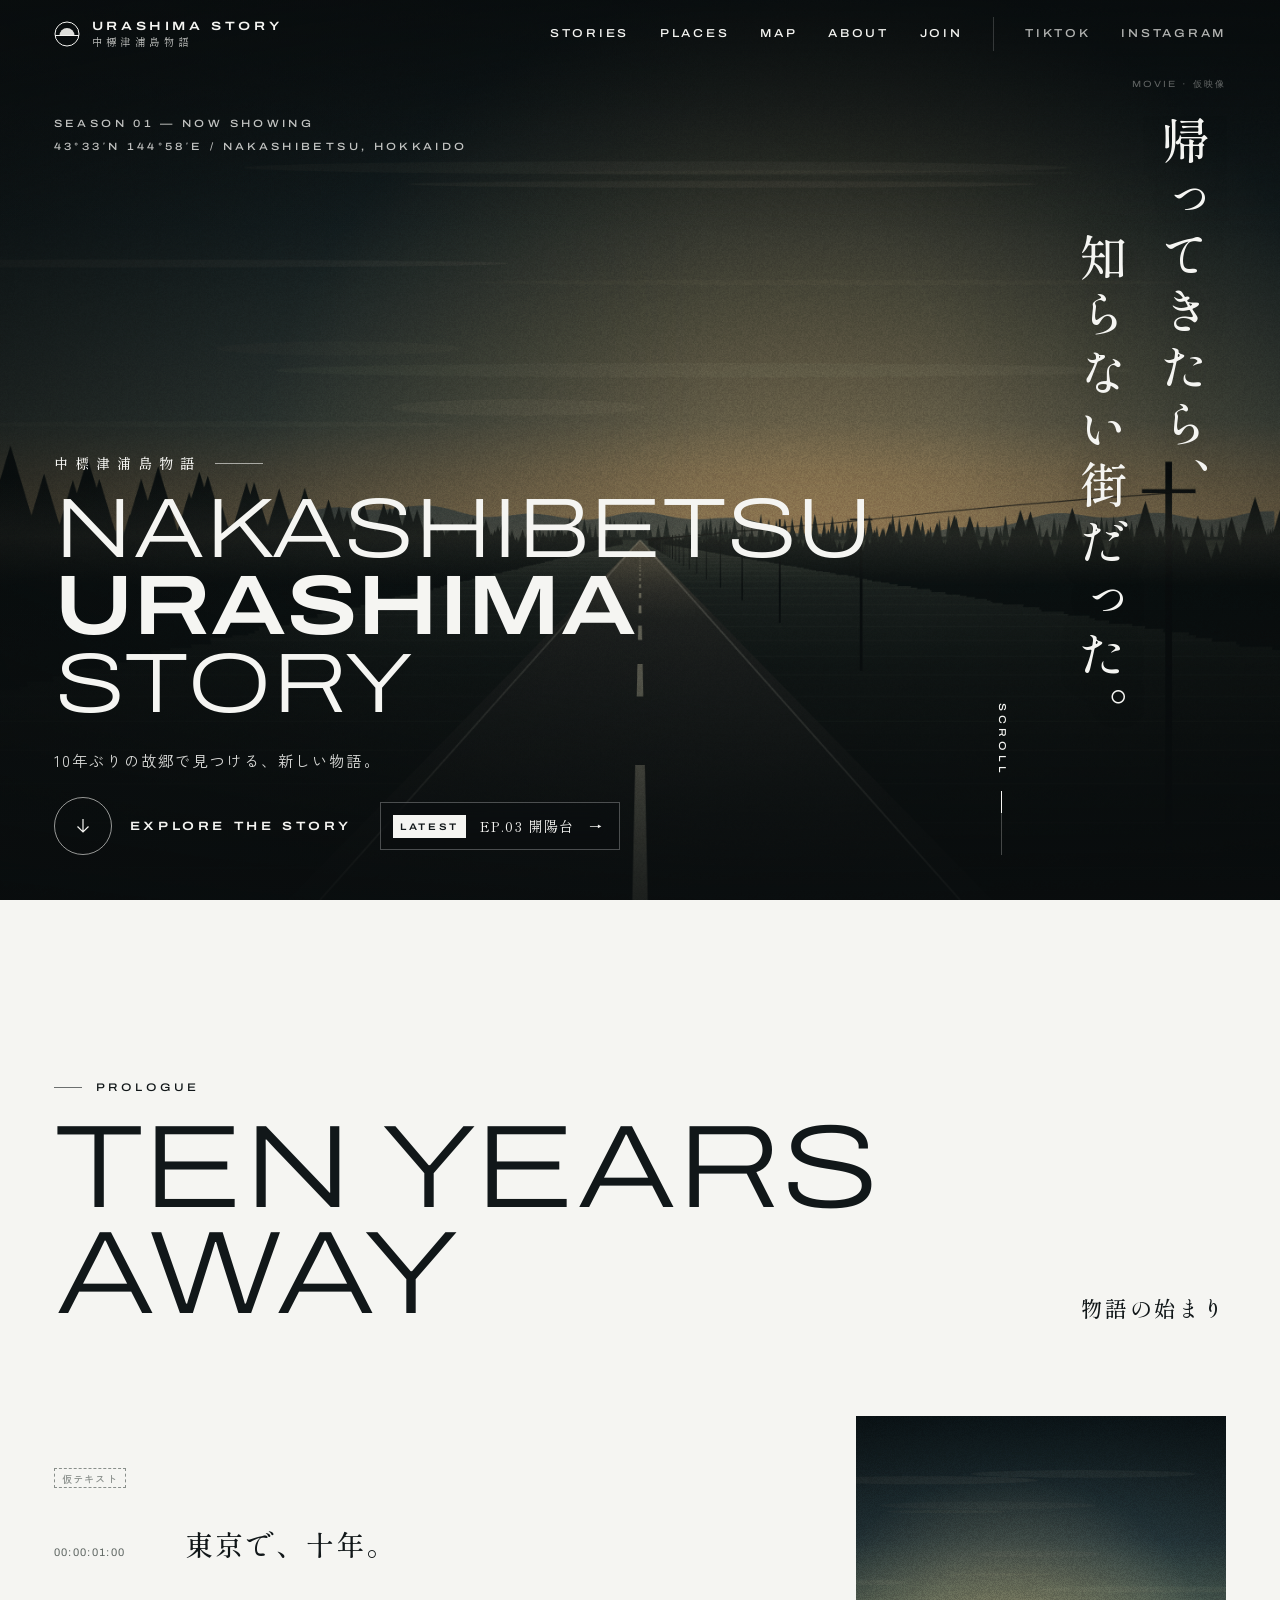
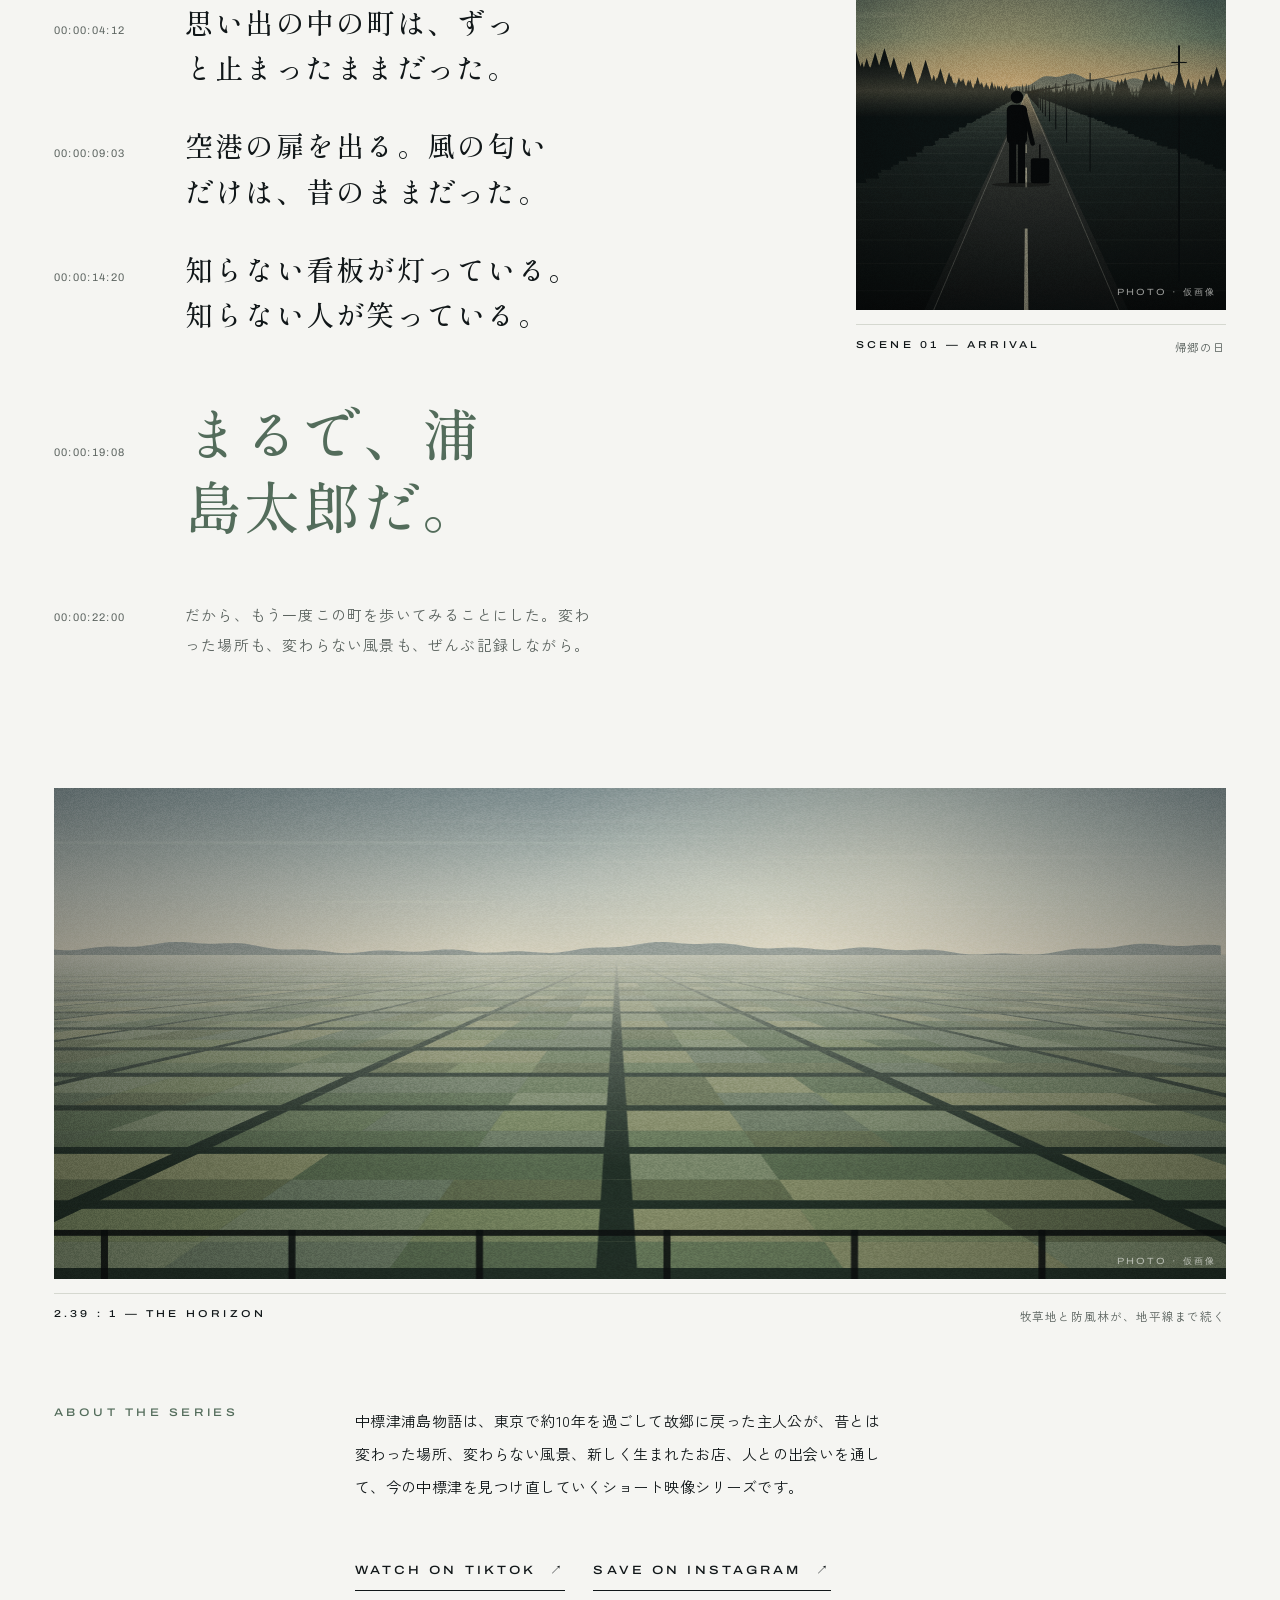
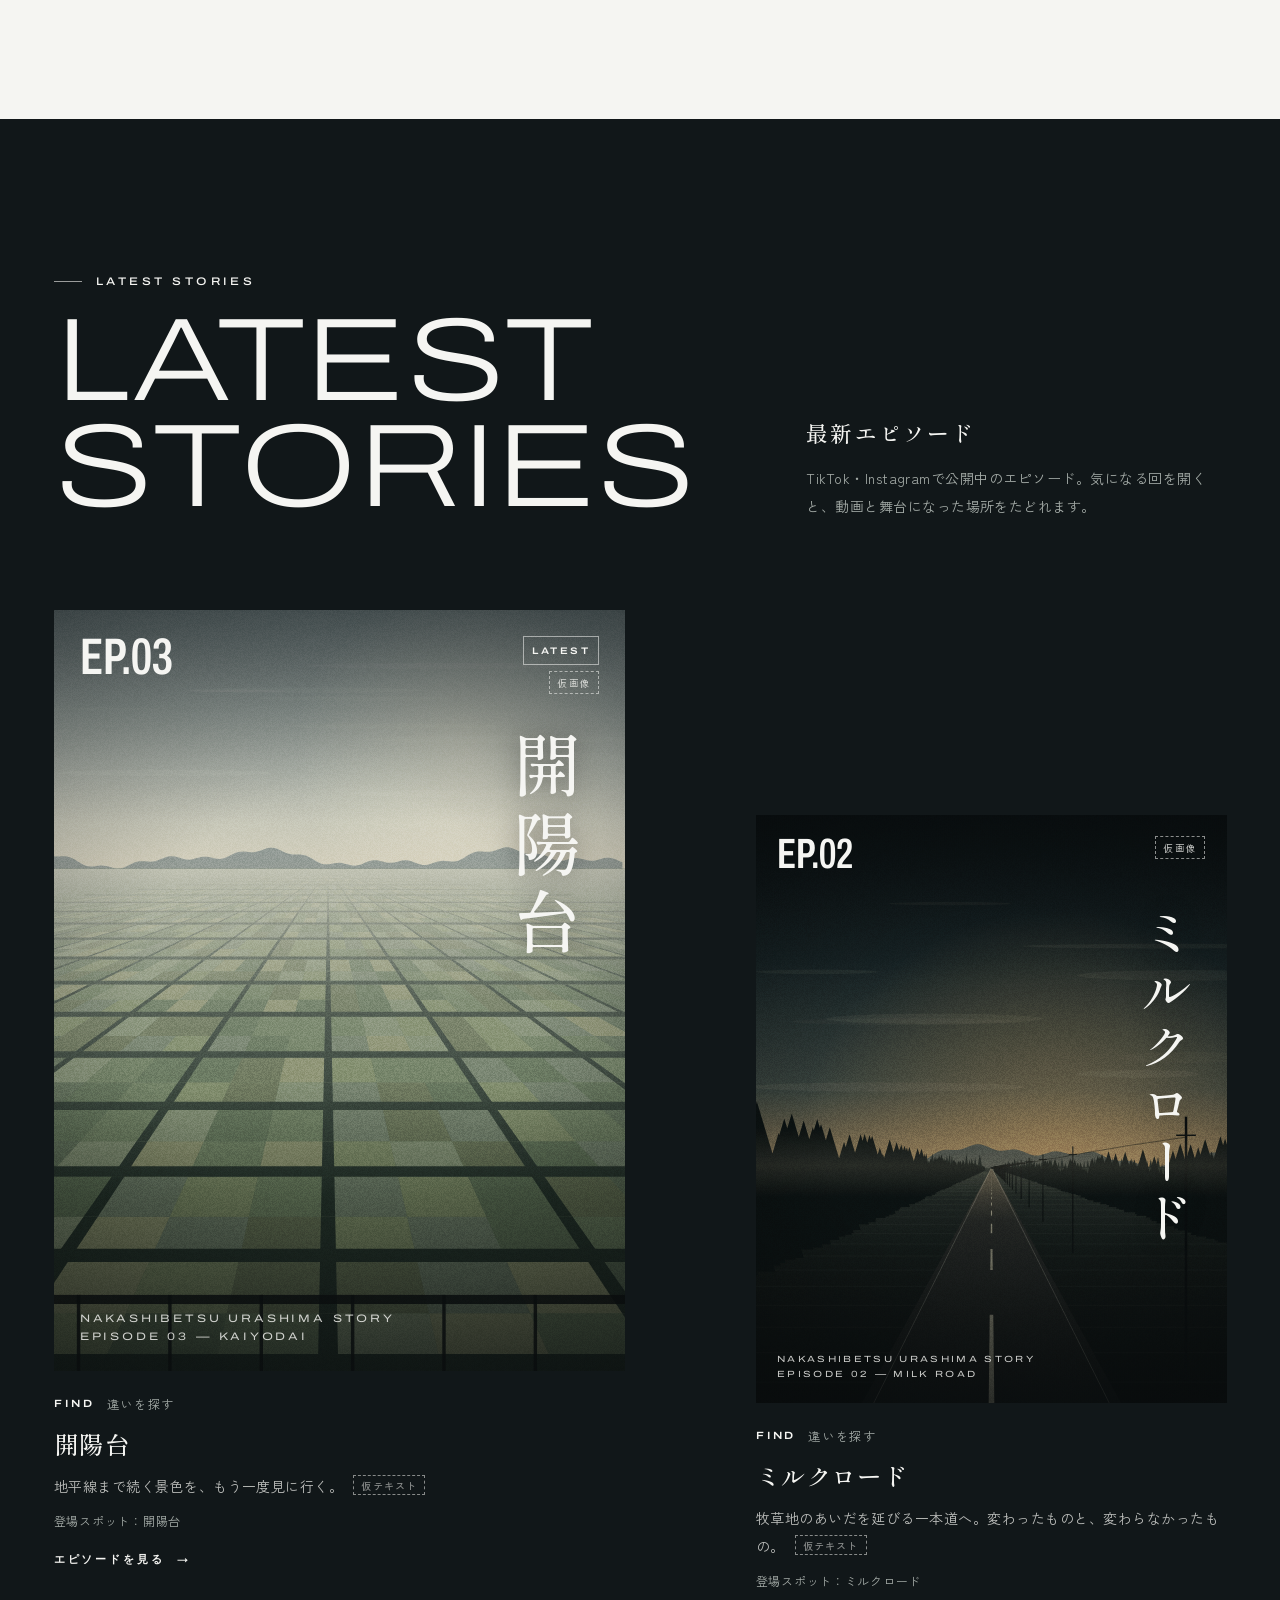
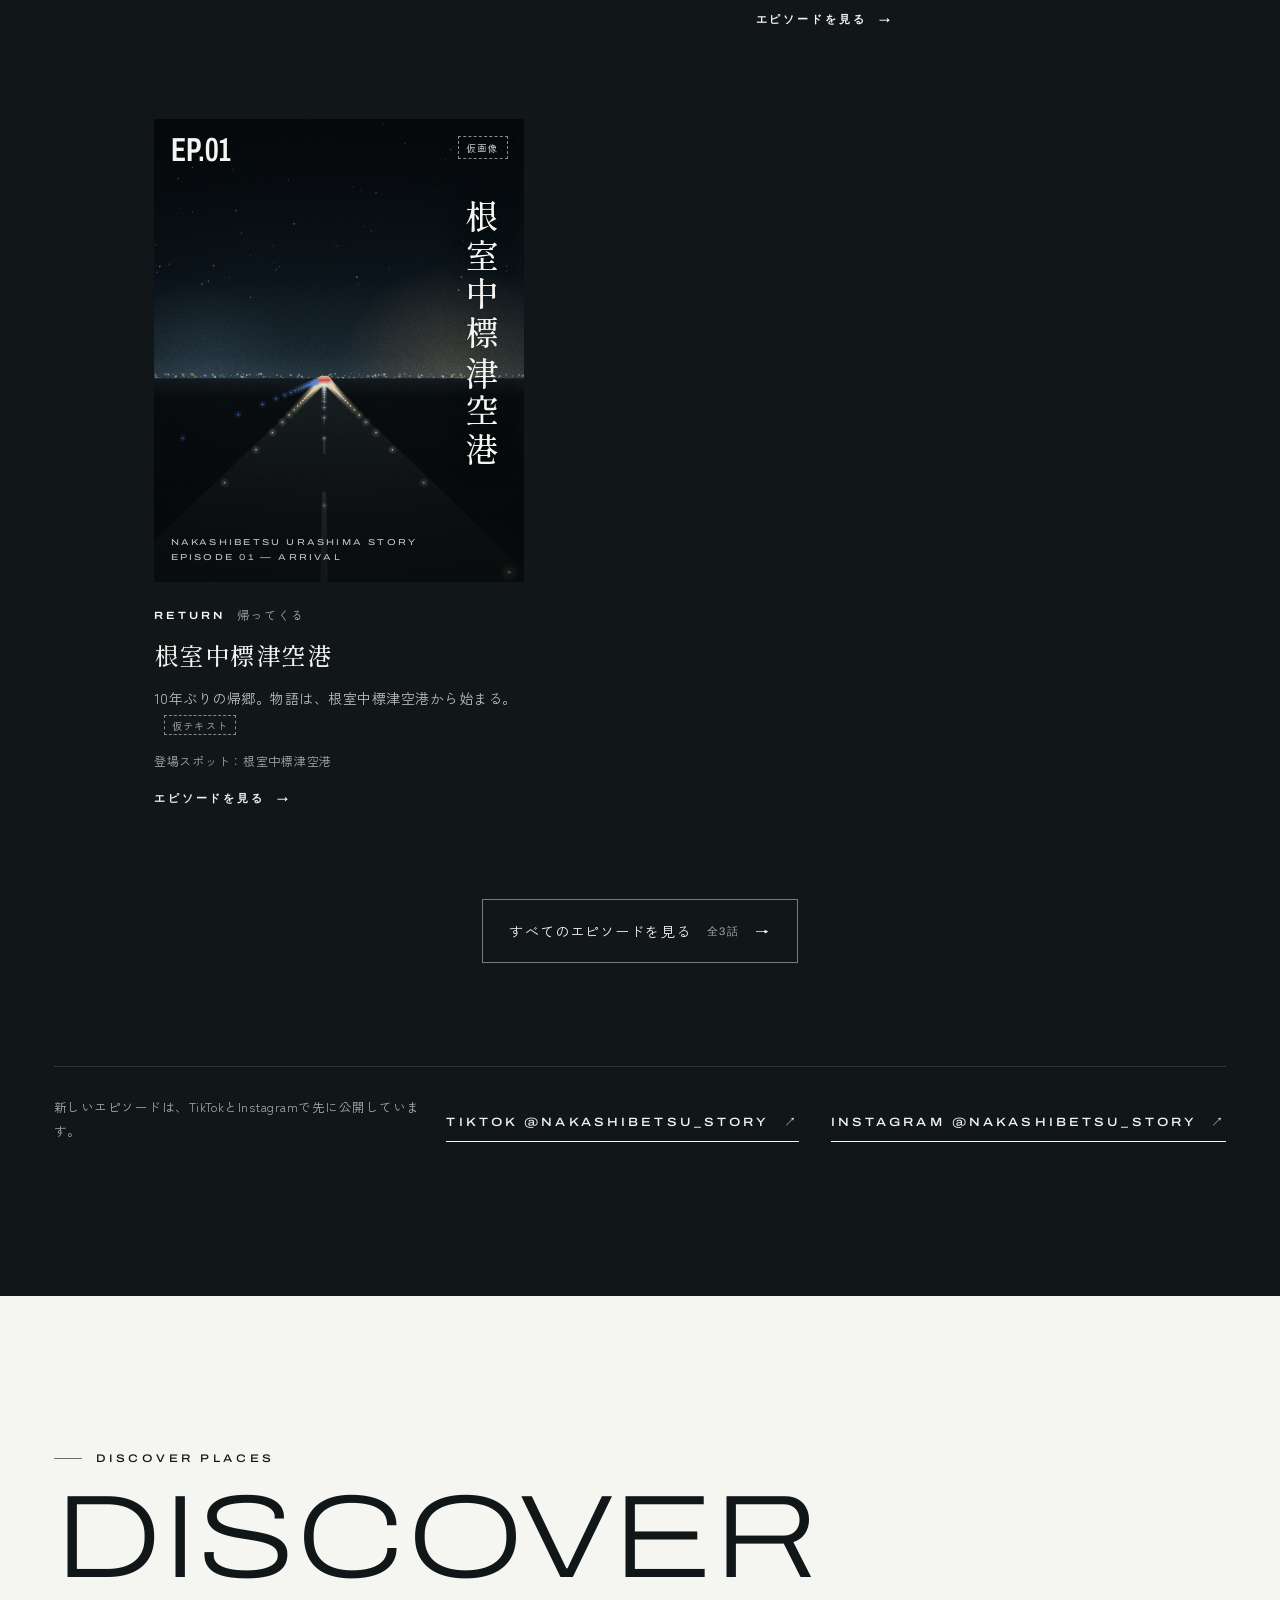
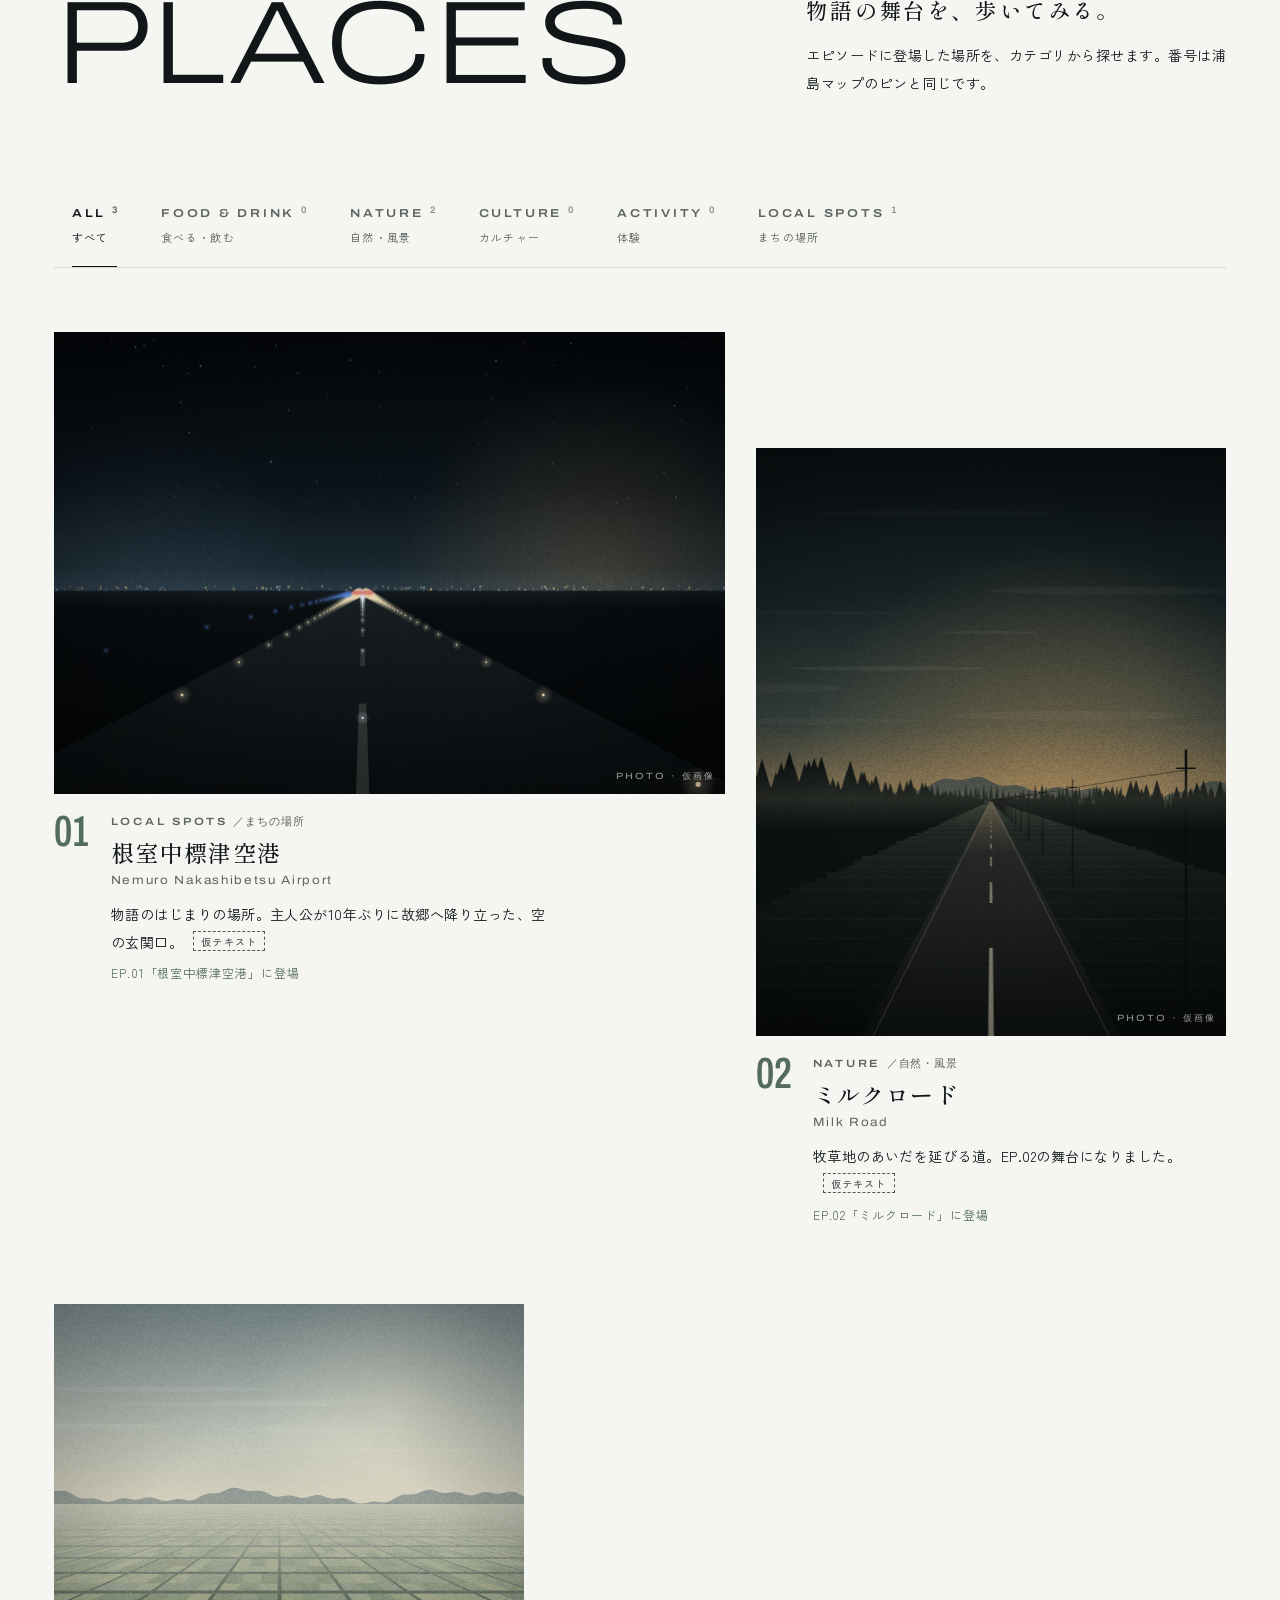
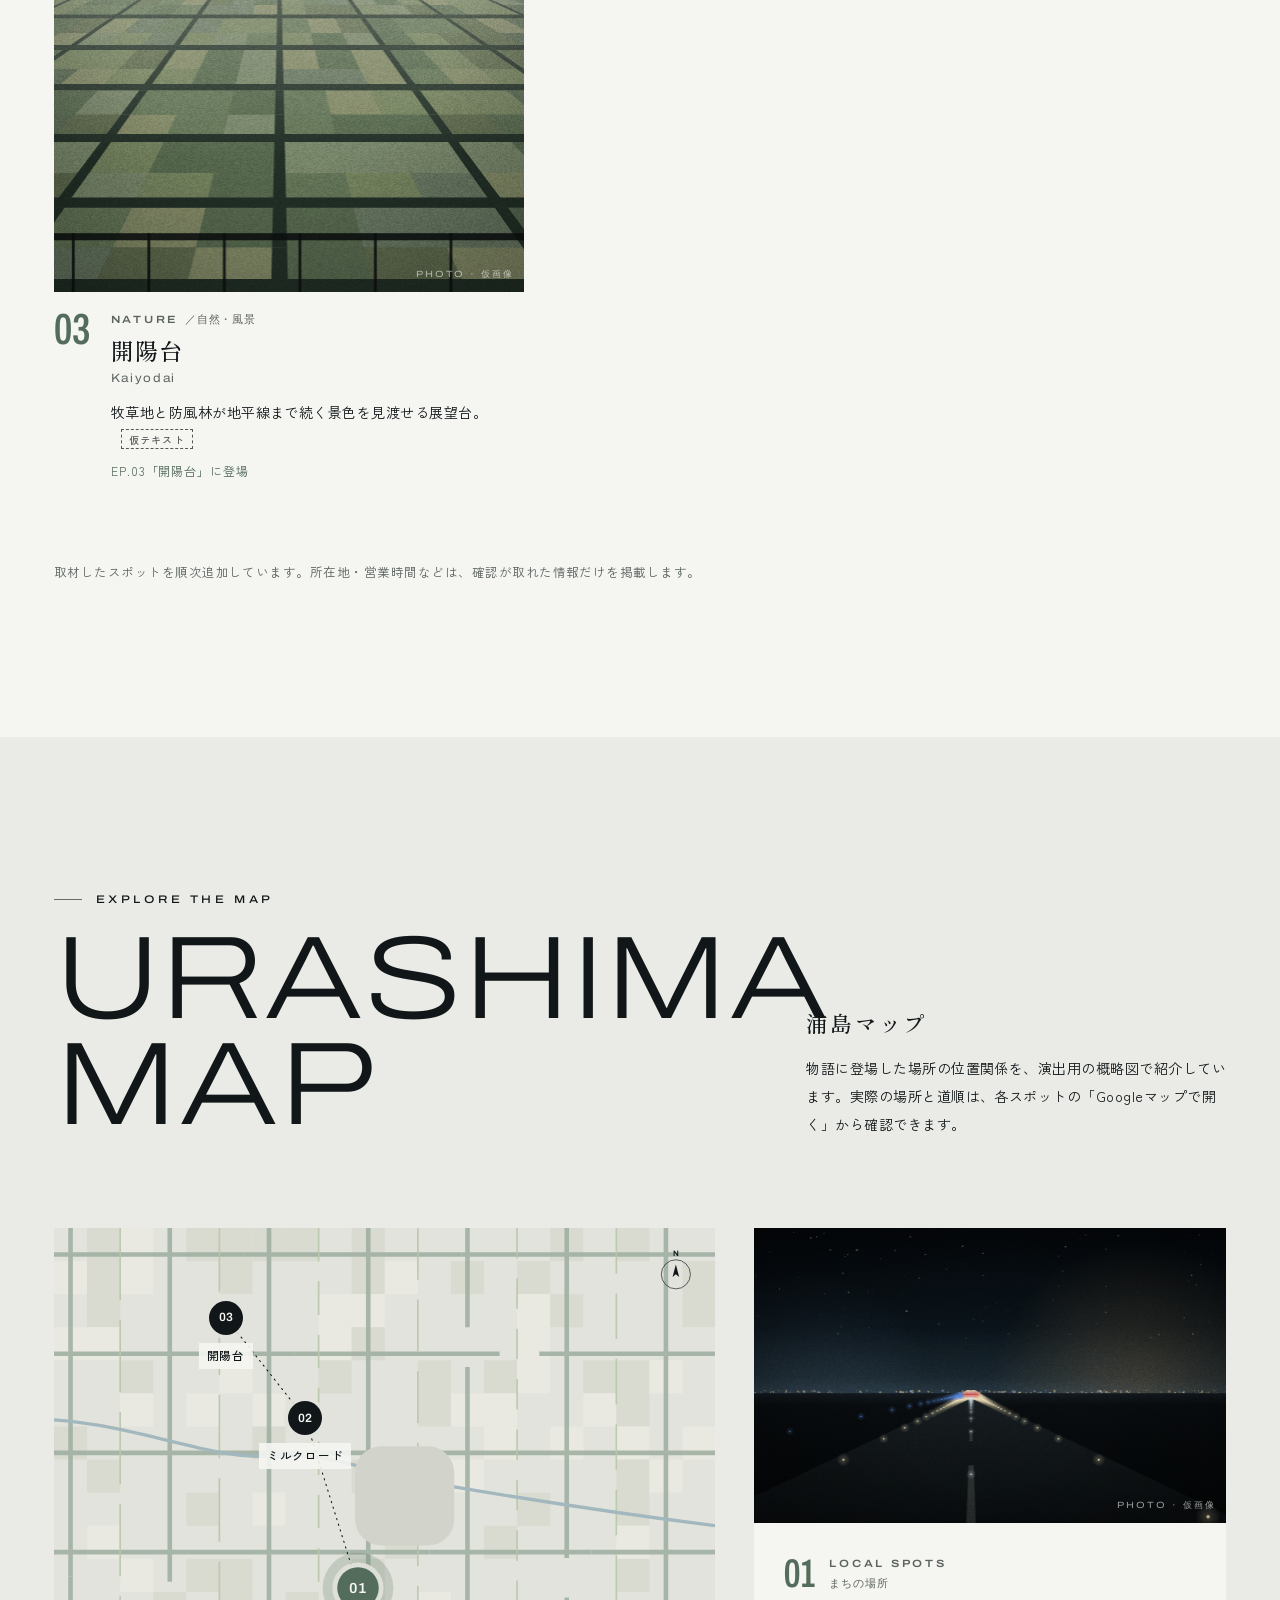
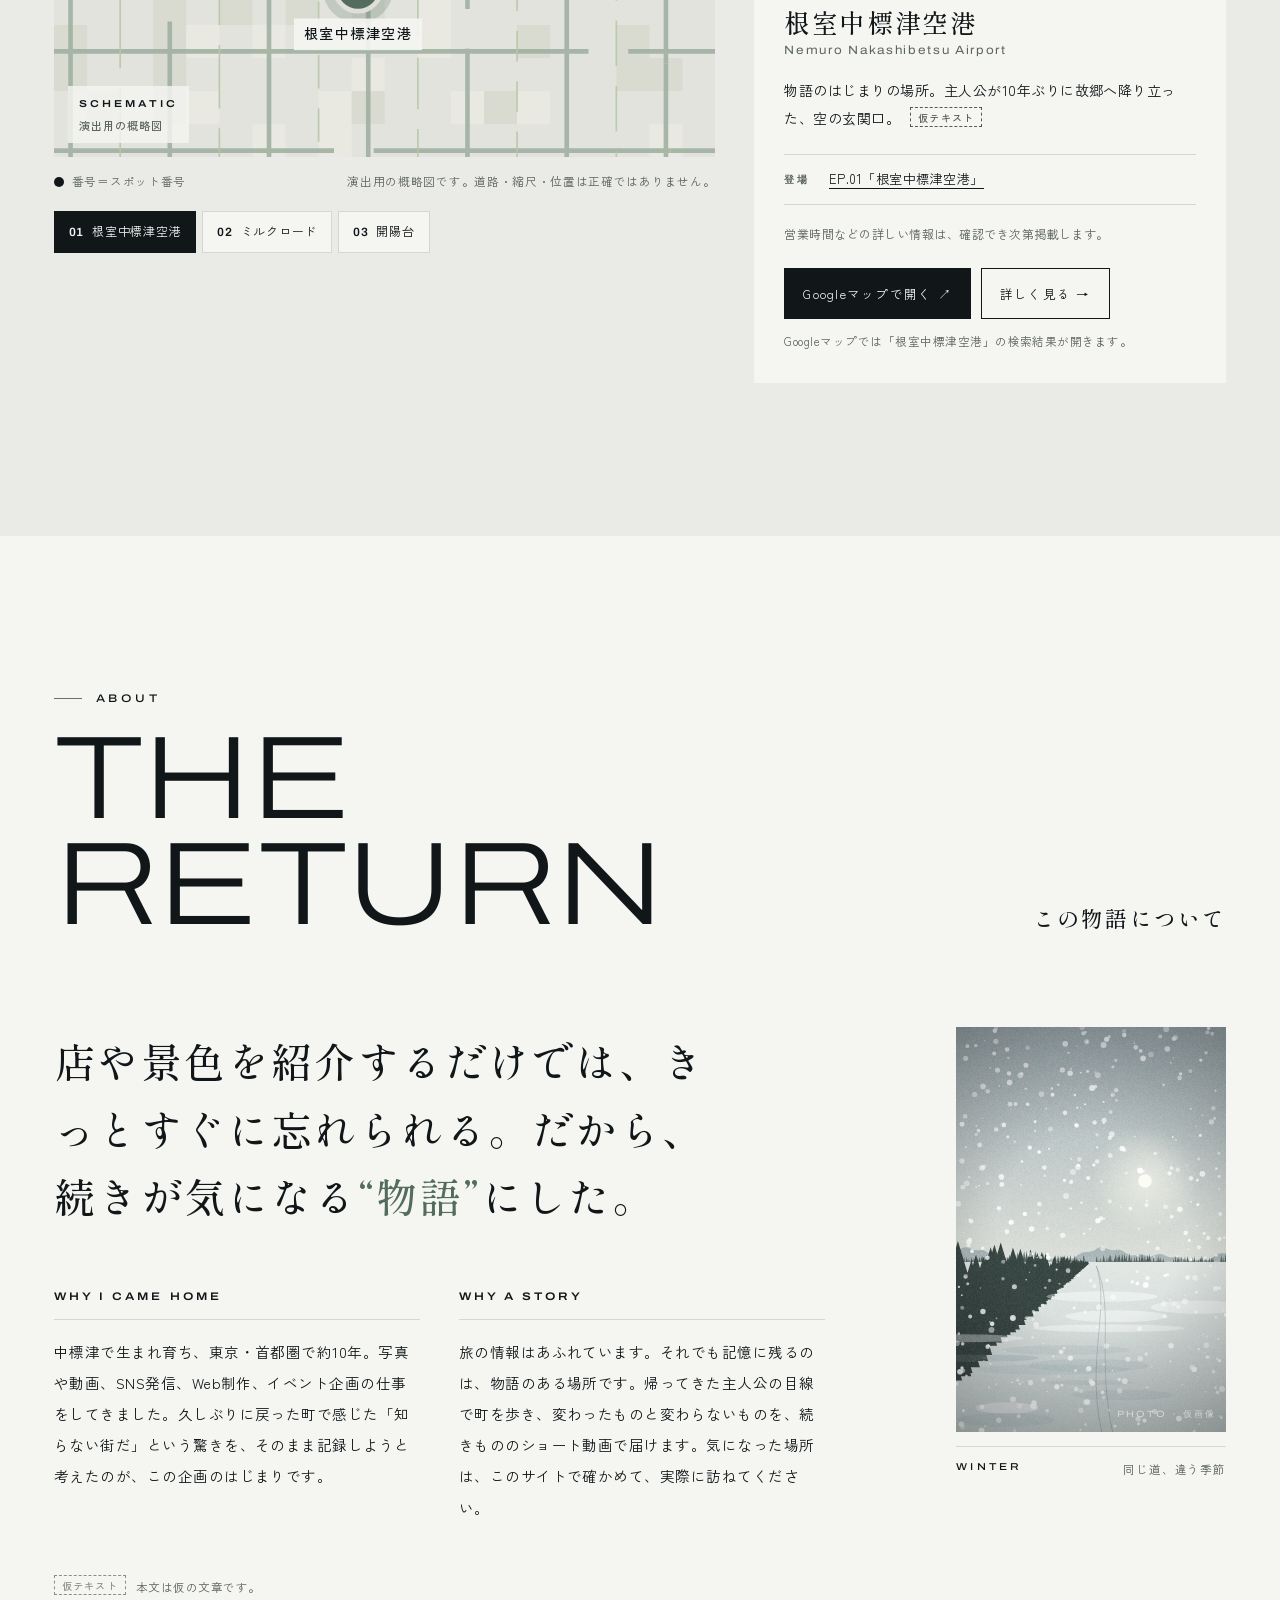
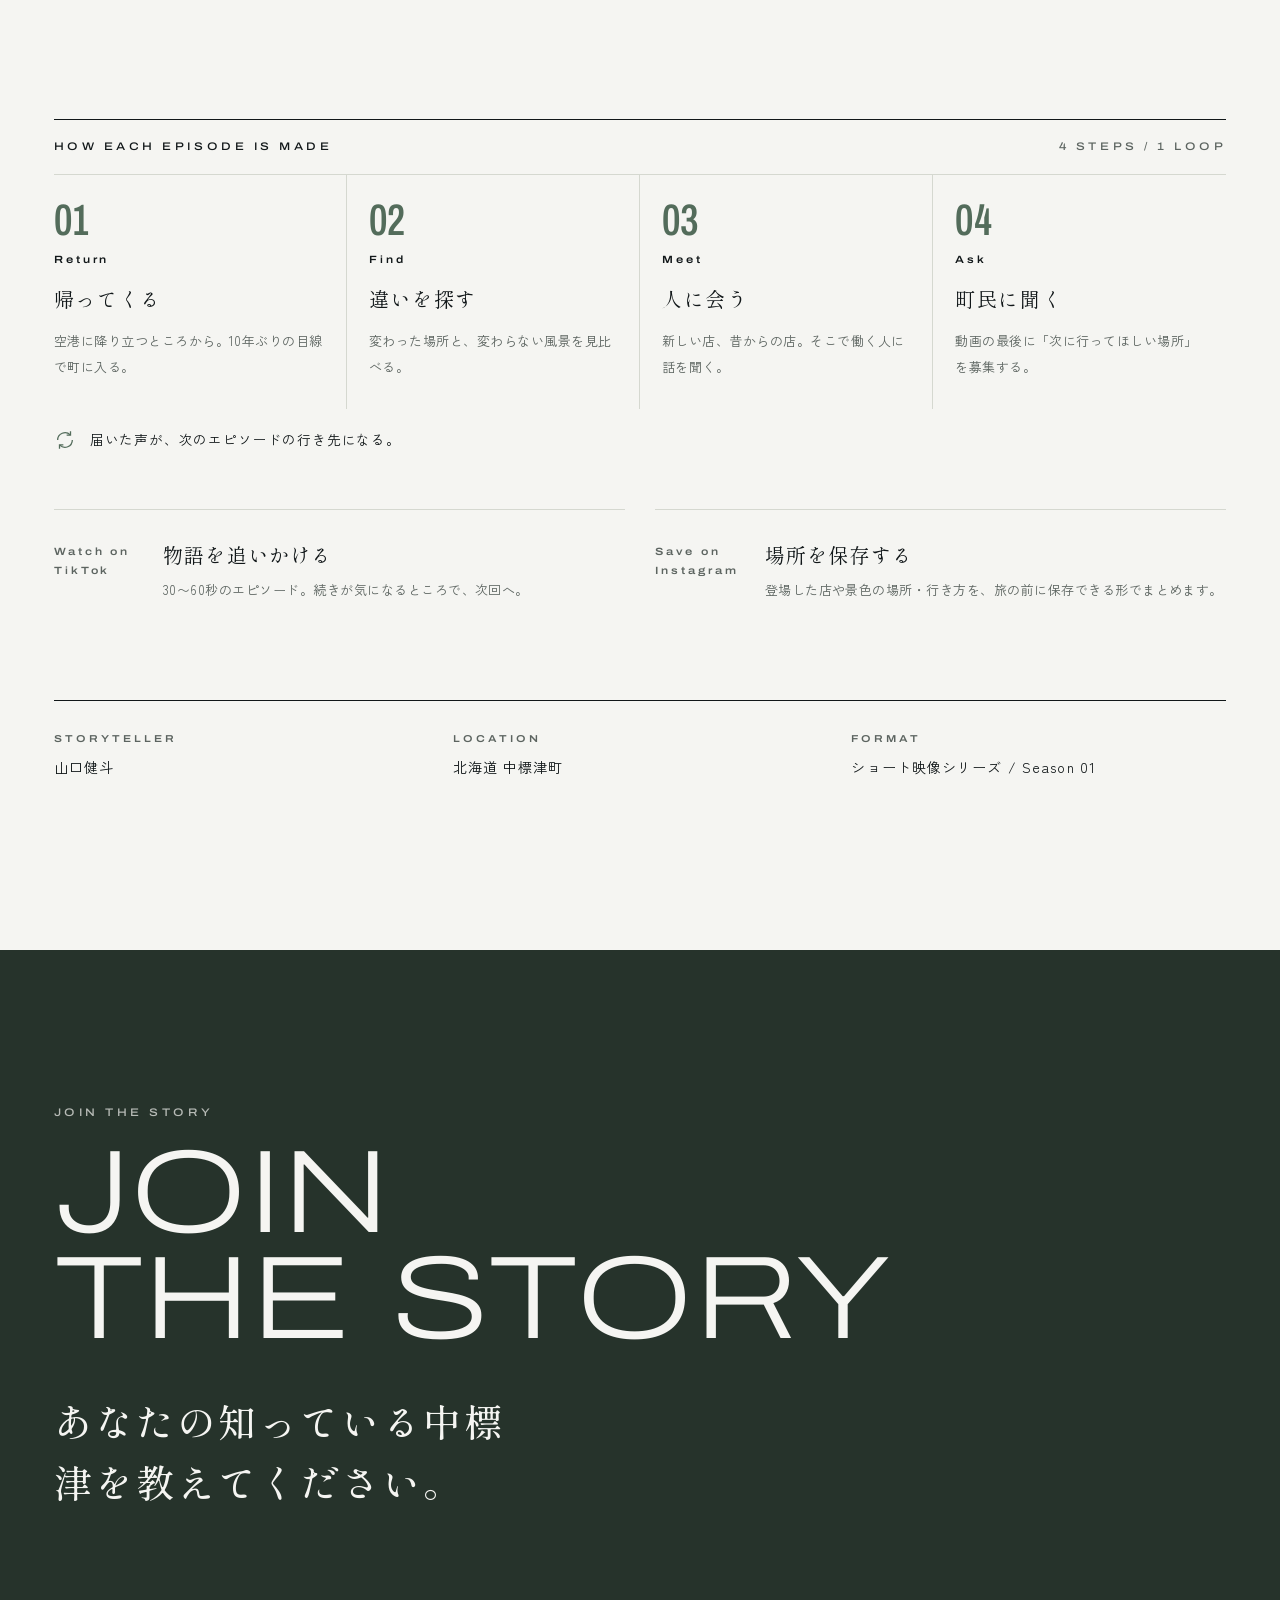
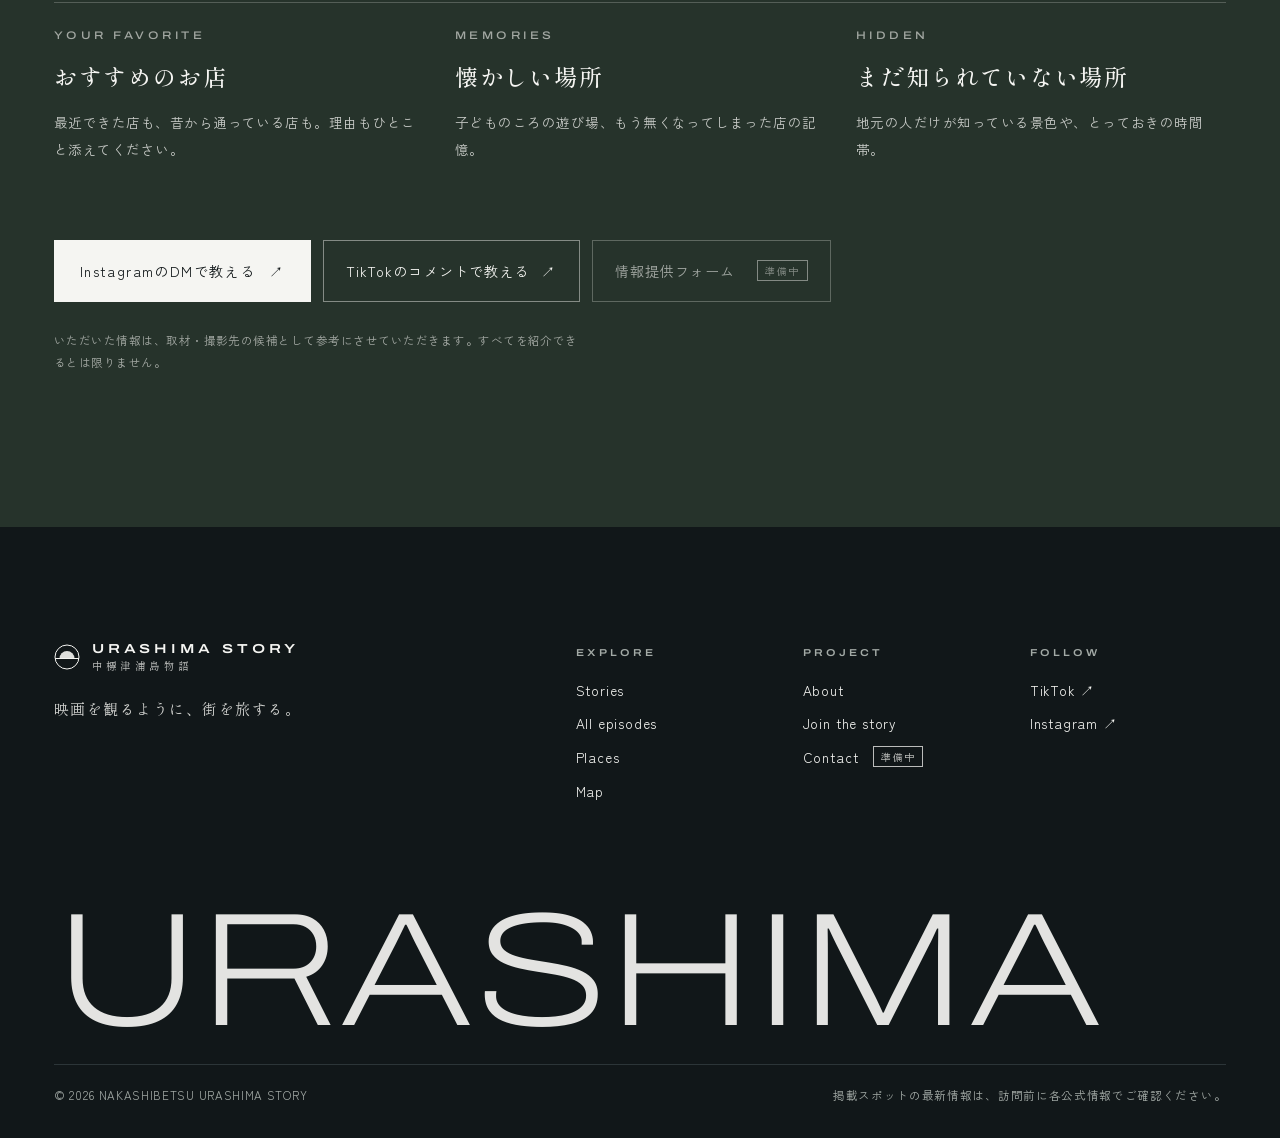
==== index.html @ 9cee08be "Add files via upload" ====
<!doctype html>
<html lang="ja">
<head>
<meta charset="utf-8">
<meta name="viewport" content="width=device-width, initial-scale=1, viewport-fit=cover">
<title>中標津浦島物語 | NAKASHIBETSU URASHIMA STORY</title>
<meta name="description" content="東京で約10年を過ごした主人公が、故郷・北海道中標津町へ帰郷。変わった場所、変わらない風景、新しい出会いから今の中標津を見つけ直すショート映像シリーズ「中標津浦島物語」の公式サイト。">
<link rel="canonical" href="https://woyatsu.github.io/nakashibetsu-story/">
<meta name="theme-color" content="#111719">
<link rel="icon" href="assets/img/favicon.svg" type="image/svg+xml">
<link rel="apple-touch-icon" href="assets/img/apple-touch-icon.png">
<!-- OGP -->
<meta property="og:site_name" content="中標津浦島物語">
<meta property="og:type" content="website">
<meta property="og:locale" content="ja_JP">
<meta property="og:url" content="https://woyatsu.github.io/nakashibetsu-story/">
<meta property="og:title" content="中標津浦島物語 | NAKASHIBETSU URASHIMA STORY">
<meta property="og:description" content="帰ってきたら、知らない街だった。10年ぶりの故郷で見つける、新しい物語。">
<meta property="og:image" content="https://woyatsu.github.io/nakashibetsu-story/assets/img/ogp.jpg">
<meta property="og:image:width" content="1200">
<meta property="og:image:height" content="630">
<meta property="og:image:alt" content="中標津浦島物語 — 帰ってきたら、知らない街だった。">
<meta name="twitter:card" content="summary_large_image">
<meta name="twitter:title" content="中標津浦島物語 | NAKASHIBETSU URASHIMA STORY">
<meta name="twitter:description" content="帰ってきたら、知らない街だった。10年ぶりの故郷で見つける、新しい物語。">
<meta name="twitter:image" content="https://woyatsu.github.io/nakashibetsu-story/assets/img/ogp.jpg">
<!-- Fonts -->
<link rel="preconnect" href="https://fonts.googleapis.com">
<link rel="preconnect" href="https://fonts.gstatic.com" crossorigin>
<link rel="stylesheet" href="https://fonts.googleapis.com/css2?family=Archivo:wdth,wght@62..125,100..900&family=Shippori+Mincho+B1:wght@500;700&family=Zen+Kaku+Gothic+New:wght@400;500;700&display=swap">
<link rel="stylesheet" href="assets/css/style.css">
<script type="application/ld+json">{"@context": "https://schema.org", "@graph": [{"@type": "WebSite", "@id": "https://woyatsu.github.io/nakashibetsu-story/#website", "url": "https://woyatsu.github.io/nakashibetsu-story/", "name": "中標津浦島物語", "alternateName": "NAKASHIBETSU URASHIMA STORY", "inLanguage": "ja"}, {"@type": "CreativeWorkSeries", "name": "中標津浦島物語", "alternateName": "NAKASHIBETSU URASHIMA STORY", "url": "https://woyatsu.github.io/nakashibetsu-story/", "description": "東京で約10年を過ごした主人公が、故郷・北海道中標津町へ帰郷。変わった場所、変わらない風景、新しい出会いから今の中標津を見つけ直すショート映像シリーズ「中標津浦島物語」の公式サイト。", "inLanguage": "ja", "locationCreated": {"@type": "Place", "name": "北海道中標津町"}, "sameAs": ["https://www.tiktok.com/@nakashibetsu_story", "https://www.instagram.com/nakashibetsu_story/"]}]}</script>
<script src="assets/js/data.js" defer></script>
<script src="assets/js/main.js" defer></script>
</head>
<body>
<a class="skip" href="#main">本文へスキップ</a>

<!-- ===== HEADER ===== -->
<header class="site-head" id="head">
  <div class="wrap head-in">
    <a class="logo" href="#top" aria-label="中標津浦島物語 トップへ">
      <svg class="logo-mark" viewBox="0 0 26 26" aria-hidden="true"><circle cx="13" cy="13" r="12" fill="none" stroke="currentColor" stroke-width="1"/><path d="M1 14.5h24" stroke="currentColor" stroke-width="1"/><path d="M5.5 14.5a7.5 7.5 0 0 1 15 0" fill="currentColor" opacity=".9"/></svg>
      <span class="logo-txt"><span class="logo-en">URASHIMA STORY</span><span class="logo-ja">中標津浦島物語</span></span>
    </a>
    <nav class="nav" aria-label="メインナビゲーション">
      <a href="#stories">STORIES</a><a href="#places">PLACES</a><a href="#map">MAP</a><a href="#about">ABOUT</a><a href="#join">JOIN</a>
      <a class="sns" data-sns="tiktok" href="https://www.tiktok.com/@nakashibetsu_story" target="_blank" rel="noopener">TIKTOK</a>
      <a class="sns" data-sns="instagram" href="https://www.instagram.com/nakashibetsu_story/" target="_blank" rel="noopener">INSTAGRAM</a>
    </nav>
    <button class="menu-btn" id="menuBtn" aria-expanded="false" aria-controls="menu"><span aria-hidden="true"></span>MENU</button>
  </div>
</header>
<div class="menu" id="menu" hidden>
  <div class="wrap">
    <nav aria-label="モバイルナビゲーション">
      <a href="#stories">Stories<small>最新エピソード</small></a>
      <a href="#episodes" data-open="episodes">All episodes<small>すべてのエピソード</small></a>
      <a href="#places">Places<small>スポット</small></a>
      <a href="#map">Map<small>浦島マップ</small></a>
      <a href="#about">About<small>この物語について</small></a>
      <a href="#join">Join<small>情報募集</small></a>
    </nav>
    <div class="menu-sns eyebrow"><a data-sns="tiktok" href="https://www.tiktok.com/@nakashibetsu_story" target="_blank" rel="noopener">TikTok</a><a data-sns="instagram" href="https://www.instagram.com/nakashibetsu_story/" target="_blank" rel="noopener">Instagram</a></div>
  </div>
</div>

<main id="main">
<!-- ===== 01 HERO ===== -->
<!-- 映像の差し替えは assets/js/data.js の SITE.media.hero で行います -->
<section class="hero" id="top" aria-label="ファーストビュー">
  <figure class="frame hero-media" data-media="hero" data-scene="road" data-seed="hero" data-eager></figure>
  <div class="hero-shade" aria-hidden="true"></div>
  <div class="lb t" aria-hidden="true"></div><div class="lb b" aria-hidden="true"></div>
  <div class="wrap hero-in">
    <div class="hero-meta">
      <p class="eyebrow" data-in style="--d:0">Season 01 — Now showing</p>
      <p class="eyebrow hide-sm" data-in style="--d:1">43°33′N  144°58′E  /  Nakashibetsu, Hokkaido</p>
    </div>
    <p class="hero-copy"><span style="--d:0">帰ってきたら、</span><span style="--d:1">知らない街だった。</span></p>
    <div class="hero-title">
      <h1 class="h1" data-in style="--d:2">
        <span class="h1-ja">中標津浦島物語</span>
        <span class="h1-en">NAKASHIBETSU<br><b>URASHIMA</b> STORY</span>
      </h1>
      <p class="hero-sub" data-in style="--d:3">10年ぶりの故郷で見つける、新しい物語。</p>
      <div class="hero-actions">
      <a class="cta" href="#prologue" data-in style="--d:4">
        <span class="cta-c"><svg viewBox="0 0 16 16" aria-hidden="true"><path d="M8 1v13M2.5 8.5 8 14l5.5-5.5" fill="none" stroke="currentColor" stroke-width="1.2"/></svg></span>
        <span class="cta-t">EXPLORE THE STORY</span>
      </a>
      <a class="hero-latest" id="heroLatest" href="#stories" data-in style="--d:5">Latest episode</a>
      </div>
    </div>
    <div class="hero-scroll" aria-hidden="true" data-in style="--d:5"><span class="eyebrow">Scroll</span><span class="scroll-line"></span></div>
  </div>
</section>

<!-- ===== 02 PROLOGUE ===== -->
<section class="prologue" id="prologue" aria-labelledby="pro-h">
  <div class="wrap">
    <div class="sec-head">
      <div>
        <p class="eyebrow">Prologue</p>
        <h2 class="display" id="pro-h">Ten years<br>away</h2>
      </div>
      <p class="catch">物語の始まり</p>
    </div>
    <div class="pro-grid">
      <div class="pro-lines">
        <span class="draft draft-static">仮テキスト</span>
        <p class="line rv"><span class="tc">00:00:01:00</span><span class="txt">東京で、十年。</span></p>
        <p class="line rv"><span class="tc">00:00:04:12</span><span class="txt">思い出の中の町は、ずっと止まったままだった。</span></p>
        <p class="line rv"><span class="tc">00:00:09:03</span><span class="txt">空港の扉を出る。風の匂いだけは、昔のままだった。</span></p>
        <p class="line rv"><span class="tc">00:00:14:20</span><span class="txt">知らない看板が灯っている。知らない人が笑っている。</span></p>
        <p class="line key rv"><span class="tc">00:00:19:08</span><span class="txt">まるで、浦島太郎だ。</span></p>
        <p class="line small rv"><span class="tc">00:00:22:00</span><span class="txt">だから、もう一度この町を歩いてみることにした。変わった場所も、変わらない風景も、ぜんぶ記録しながら。</span></p>
      </div>
      <div class="pro-portrait rv">
        <figure class="frame" data-media="prologue-portrait" data-scene="person" data-seed="portrait"></figure>
        <div class="cap"><span class="eyebrow">Scene 01 — Arrival</span><span>帰郷の日</span></div>
      </div>
    </div>
    <div class="pro-wide rv">
      <figure class="frame" data-media="prologue-wide" data-scene="panorama" data-seed="wide"></figure>
      <div class="cap"><span class="eyebrow">2.39 : 1 — The horizon</span><span>牧草地と防風林が、地平線まで続く</span></div>
    </div>
    <div class="pro-text rv">
      <p class="eyebrow">About the series</p>
      <p class="body">中標津浦島物語は、東京で約10年を過ごして故郷に戻った主人公が、昔とは変わった場所、変わらない風景、新しく生まれたお店、人との出会いを通して、今の中標津を見つけ直していくショート映像シリーズです。</p>
      <div class="platforms">
        <a class="link-line" data-sns="tiktok" href="https://www.tiktok.com/@nakashibetsu_story" target="_blank" rel="noopener">Watch on TikTok <i aria-hidden="true">↗</i></a>
        <a class="link-line" data-sns="instagram" href="https://www.instagram.com/nakashibetsu_story/" target="_blank" rel="noopener">Save on Instagram <i aria-hidden="true">↗</i></a>
      </div>
    </div>
  </div>
</section>

<!-- ===== 03 LATEST STORIES ===== -->
<section class="stories" id="stories" aria-labelledby="st-h">
  <div class="wrap">
    <div class="sec-head">
      <div>
        <p class="eyebrow">Latest stories</p>
        <h2 class="display" id="st-h">Latest<br>Stories</h2>
      </div>
      <div class="sec-aside">
        <p class="catch" style="color:var(--paper);margin-bottom:12px">最新エピソード</p>
        <p>TikTok・Instagramで公開中のエピソード。気になる回を開くと、動画と舞台になった場所をたどれます。</p>
      </div>
    </div>
    <div class="story-grid" id="storyGrid"></div>
    <div class="stories-all">
      <a class="btn-ghost" href="#episodes" data-open="episodes">すべてのエピソードを見る<span class="count" data-ep-count></span><i aria-hidden="true">→</i></a>
    </div>
    <div class="stories-foot">
      <p>新しいエピソードは、TikTokとInstagramで先に公開しています。</p>
      <div class="follow-row">
        <a class="link-line" data-sns="tiktok" href="https://www.tiktok.com/@nakashibetsu_story" target="_blank" rel="noopener">TikTok @nakashibetsu_story <i aria-hidden="true">↗</i></a>
        <a class="link-line" data-sns="instagram" href="https://www.instagram.com/nakashibetsu_story/" target="_blank" rel="noopener">Instagram @nakashibetsu_story <i aria-hidden="true">↗</i></a>
      </div>
    </div>
  </div>
</section>

<!-- ===== 04 DISCOVER PLACES ===== -->
<section class="places" id="places" aria-labelledby="pl-h">
  <div class="wrap">
    <div class="sec-head">
      <div>
        <p class="eyebrow">Discover places</p>
        <h2 class="display" id="pl-h">Discover<br>Places</h2>
      </div>
      <div class="sec-aside">
        <p class="catch" style="margin-bottom:12px">物語の舞台を、歩いてみる。</p>
        <p>エピソードに登場した場所を、カテゴリから探せます。番号は浦島マップのピンと同じです。</p>
      </div>
    </div>
    <div class="filters" id="filters" role="group" aria-label="カテゴリで絞り込む"></div>
    <div class="place-grid" id="placeGrid"></div>
    <div class="places-note">
      <p>取材したスポットを順次追加しています。所在地・営業時間などは、確認が取れた情報だけを掲載します。</p>
    </div>
  </div>
</section>

<!-- ===== 05 MAP ===== -->
<section class="mapsec" id="map" aria-labelledby="map-h">
  <div class="wrap">
    <div class="sec-head">
      <div>
        <p class="eyebrow">Explore the map</p>
        <h2 class="display" id="map-h">Urashima<br>Map</h2>
      </div>
      <div class="sec-aside">
        <p class="catch" style="margin-bottom:12px">浦島マップ</p>
        <p>物語に登場した場所の位置関係を、演出用の概略図で紹介しています。実際の場所と道順は、各スポットの「Googleマップで開く」から確認できます。</p>
      </div>
    </div>
    <div class="map-layout">
      <div>
        <div class="map-box" id="mapBox" role="group" aria-label="スポットの位置関係を示す概略図（演出用）"></div>
        <p class="map-legend"><span><i class="lg-dot"></i>番号＝スポット番号</span><span>演出用の概略図です。道路・縮尺・位置は正確ではありません。</span></p>
        <div class="spot-index" id="spotIndex" role="group" aria-label="スポット一覧"></div>
      </div>
      <article class="panel" id="panel" aria-live="polite"></article>
    </div>
  </div>
</section>

<!-- ===== 06 ABOUT ===== -->
<section class="about" id="about" aria-labelledby="ab-h">
  <div class="wrap">
    <div class="sec-head">
      <div>
        <p class="eyebrow">About</p>
        <h2 class="display" id="ab-h">The<br>Return</h2>
      </div>
      <p class="catch">この物語について</p>
    </div>
    <div class="about-grid">
      <p class="quote rv">店や景色を紹介するだけでは、きっとすぐに忘れられる。だから、続きが気になる<em>“物語”</em>にした。</p>
      <div class="about-frame rv">
        <figure class="frame" data-media="about" data-scene="snow" data-seed="about"></figure>
        <div class="cap"><span class="eyebrow">Winter</span><span>同じ道、違う季節</span></div>
      </div>
      <div class="cols rv">
        <div class="col">
          <h3>WHY I CAME HOME</h3>
          <p>中標津で生まれ育ち、東京・首都圏で約10年。写真や動画、SNS発信、Web制作、イベント企画の仕事をしてきました。久しぶりに戻った町で感じた「知らない街だ」という驚きを、そのまま記録しようと考えたのが、この企画のはじまりです。</p>
        </div>
        <div class="col">
          <h3>WHY A STORY</h3>
          <p>旅の情報はあふれています。それでも記憶に残るのは、物語のある場所です。帰ってきた主人公の目線で町を歩き、変わったものと変わらないものを、続きもののショート動画で届けます。気になった場所は、このサイトで確かめて、実際に訪ねてください。</p>
        </div>
        <p class="note draft-note" style="grid-column:1 / -1"><span class="draft draft-static">仮テキスト</span>本文は仮の文章です。</p>
      </div>
      <div class="steps rv">
        <div class="steps-head"><p class="eyebrow">How each episode is made</p><p class="eyebrow" style="color:var(--stone)">4 steps / 1 loop</p></div>
        <ol>
          <li><span class="st-n">01</span><span class="st-en">Return</span><span class="st-ja">帰ってくる</span><p>空港に降り立つところから。10年ぶりの目線で町に入る。</p></li>
          <li><span class="st-n">02</span><span class="st-en">Find</span><span class="st-ja">違いを探す</span><p>変わった場所と、変わらない風景を見比べる。</p></li>
          <li><span class="st-n">03</span><span class="st-en">Meet</span><span class="st-ja">人に会う</span><p>新しい店、昔からの店。そこで働く人に話を聞く。</p></li>
          <li><span class="st-n">04</span><span class="st-en">Ask</span><span class="st-ja">町民に聞く</span><p>動画の最後に「次に行ってほしい場所」を募集する。</p></li>
        </ol>
        <p class="loop"><svg viewBox="0 0 24 24" aria-hidden="true"><path d="M4 12a8 8 0 0 1 13.7-5.6M20 12a8 8 0 0 1-13.7 5.6" fill="none" stroke="currentColor" stroke-width="1.4"/><path d="M18 2.5v4.2h-4.2M6 21.5v-4.2h4.2" fill="none" stroke="currentColor" stroke-width="1.4"/></svg>届いた声が、次のエピソードの行き先になる。</p>
      </div>
      <div class="platform-row rv">
        <div class="platform"><span class="k">Watch on TikTok</span><span class="v">物語を追いかける</span><p>30〜60秒のエピソード。続きが気になるところで、次回へ。</p></div>
        <div class="platform"><span class="k">Save on Instagram</span><span class="v">場所を保存する</span><p>登場した店や景色の場所・行き方を、旅の前に保存できる形でまとめます。</p></div>
      </div>
      <dl class="credits rv">
        <div><dt>STORYTELLER</dt><dd>山口健斗</dd></div>
        <div><dt>LOCATION</dt><dd>北海道 中標津町</dd></div>
        <div><dt>FORMAT</dt><dd>ショート映像シリーズ / Season 01</dd></div>
      </dl>
    </div>
  </div>
</section>

<!-- ===== 07 JOIN THE STORY ===== -->
<section class="join" id="join" aria-labelledby="jn-h">
  <div class="wrap">
    <p class="eyebrow" style="color:rgba(245,245,242,.7);margin-bottom:18px">Join the story</p>
    <h2 class="display" id="jn-h">Join<br>the Story</h2>
    <p class="join-catch">あなたの知っている中標津を教えてください。</p>
    <div class="asks">
      <div class="ask"><span class="eyebrow">Your favorite</span><h3>おすすめのお店</h3><p>最近できた店も、昔から通っている店も。理由もひとこと添えてください。</p></div>
      <div class="ask"><span class="eyebrow">Memories</span><h3>懐かしい場所</h3><p>子どものころの遊び場、もう無くなってしまった店の記憶。</p></div>
      <div class="ask"><span class="eyebrow">Hidden</span><h3>まだ知られていない場所</h3><p>地元の人だけが知っている景色や、とっておきの時間帯。</p></div>
    </div>
    <!-- SITE.links.form にGoogleフォーム等のURLを入れると、フォームボタンが有効になります -->
    <div class="join-cta">
      <a class="btn-light" data-sns="instagram" href="https://www.instagram.com/nakashibetsu_story/" target="_blank" rel="noopener">InstagramのDMで教える<i aria-hidden="true">↗</i></a>
      <a class="btn-ghost" data-sns="tiktok" href="https://www.tiktok.com/@nakashibetsu_story" target="_blank" rel="noopener">TikTokのコメントで教える<i aria-hidden="true">↗</i></a>
      <a class="btn-ghost" id="formBtn" href="#join" data-ready-label="情報提供フォームを開く">情報提供フォーム<span class="soon">準備中</span></a>
    </div>
    <p class="join-note">いただいた情報は、取材・撮影先の候補として参考にさせていただきます。すべてを紹介できるとは限りません。</p>
  </div>
</section>
</main>

<!-- ===== 08 FOOTER ===== -->
<footer class="foot">
  <div class="wrap">
    <div class="foot-grid">
      <div>
        <a class="logo" href="#top">
          <svg class="logo-mark" viewBox="0 0 26 26" aria-hidden="true"><circle cx="13" cy="13" r="12" fill="none" stroke="currentColor" stroke-width="1"/><path d="M1 14.5h24" stroke="currentColor" stroke-width="1"/><path d="M5.5 14.5a7.5 7.5 0 0 1 15 0" fill="currentColor" opacity=".9"/></svg>
          <span class="logo-txt"><span class="logo-en">URASHIMA STORY</span><span class="logo-ja">中標津浦島物語</span></span>
        </a>
        <p class="lede">映画を観るように、街を旅する。</p>
      </div>
      <div><h4>EXPLORE</h4><ul><li><a href="#stories">Stories</a></li><li><a href="#episodes" data-open="episodes">All episodes</a></li><li><a href="#places">Places</a></li><li><a href="#map">Map</a></li></ul></div>
      <div><h4>PROJECT</h4><ul><li><a href="#about">About</a></li><li><a href="#join">Join the story</a></li><li><a id="contactLink" href="#join">Contact <span class="soon">準備中</span></a></li></ul></div>
      <div><h4>FOLLOW</h4><ul><li><a data-sns="tiktok" href="https://www.tiktok.com/@nakashibetsu_story" target="_blank" rel="noopener">TikTok ↗</a></li><li><a data-sns="instagram" href="https://www.instagram.com/nakashibetsu_story/" target="_blank" rel="noopener">Instagram ↗</a></li></ul></div>
    </div>
    <p class="wordmark" aria-hidden="true">URASHIMA</p>
    <div class="foot-bottom">
      <span>© 2026 NAKASHIBETSU URASHIMA STORY</span>
      <span>掲載スポットの最新情報は、訪問前に各公式情報でご確認ください。</span>
    </div>
  </div>
</footer>

<!-- ===== MOBILE QUICK NAV ===== -->
<nav class="dock" id="dock" aria-label="クイックナビゲーション">
  <a href="#stories"><b>STORIES</b><span>最新話</span></a>
  <a href="#places"><b>PLACES</b><span>スポット</span></a>
  <a href="#map"><b>MAP</b><span>マップ</span></a>
  <a data-sns="tiktok" href="https://www.tiktok.com/@nakashibetsu_story" target="_blank" rel="noopener"><b>FOLLOW</b><span>TikTok</span></a>
</nav>

<!-- ===== DETAIL SHEET（エピソード／スポット詳細） ===== -->
<div class="sheet" id="sheet" role="dialog" aria-modal="true" aria-labelledby="sheetTitle" hidden>
  <div class="sheet-bar wrap"><span class="eyebrow" id="sheetKind"></span><button class="sheet-close" id="sheetClose">CLOSE<span aria-hidden="true"> ×</span></button></div>
  <div class="sheet-body" id="sheetBody"></div>
</div>

<div class="toast" id="toast" role="status" aria-live="polite"></div>
<noscript><p style="position:fixed;left:0;right:0;bottom:0;z-index:99;background:#111719;color:#F5F5F2;padding:12px 16px;margin:0;font-size:13px">エピソードとスポットの一覧を表示するにはJavaScriptを有効にしてください。最新話は TikTok / Instagram「@nakashibetsu_story」でもご覧いただけます。</p></noscript>
</body>
</html>
---- assets/css/style.css ----
/* Layout: 映画のタイトルシークエンス（黒の幕）と、余白の大きいトラベル誌の誌面（白）を交互に。12カラム・非対称。 */
:root{
  --ink:#111719; --ink-2:#1A2225; --paper:#F5F5F2; --paper-2:#EAEBE6;
  --moss:#536C5B; --moss-deep:#26332B; --stone:#5C6460; --ash:#A3AAA6;
  --rule:#D5D8D0; --rule-dark:#2C3538; --ember:#C9A46C;
  --f-display:"Archivo","Helvetica Neue",Arial,sans-serif;
  --f-mincho:"Shippori Mincho B1","Hiragino Mincho ProN","Yu Mincho","YuMincho",serif;
  --f-gothic:"Zen Kaku Gothic New","Hiragino Sans","Hiragino Kaku Gothic ProN","Yu Gothic",sans-serif;
  --gutter:clamp(16px,4.2vw,72px);
  --ease:cubic-bezier(.2,.7,.1,1);
  color-scheme:light;
}
*,*::before,*::after{box-sizing:border-box}
[hidden]{display:none!important}
html{-webkit-text-size-adjust:100%}
@media (prefers-reduced-motion:no-preference){html{scroll-behavior:smooth}}
body{margin:0;background:var(--paper);color:var(--ink);font-family:var(--f-gothic);font-size:16px;line-height:1.9;letter-spacing:.03em;-webkit-font-smoothing:antialiased;overflow-x:hidden}
img,video,canvas{display:block;max-width:100%}
a{color:inherit;text-decoration:none}
h1,h2,h3,p{margin:0}
button{font:inherit;color:inherit;background:none;border:0;padding:0;cursor:pointer}
:focus-visible{outline:2px solid var(--ember);outline-offset:3px}
.sr{position:absolute!important;width:1px;height:1px;overflow:hidden;clip:rect(0 0 0 0);white-space:nowrap}
.skip{position:fixed;left:16px;top:-60px;z-index:100;background:var(--paper);color:var(--ink);padding:8px 14px;font-size:14px}
.skip:focus{top:calc(env(safe-area-inset-top,0px) + 12px)}

.wrap{max-width:1480px;margin-inline:auto;padding-left:max(var(--gutter),env(safe-area-inset-left,0px));padding-right:max(var(--gutter),env(safe-area-inset-right,0px))}
section{scroll-margin-top:64px}

/* ---------- type primitives ---------- */
.eyebrow{font-family:var(--f-display);font-stretch:118%;font-weight:500;font-size:11px;letter-spacing:.32em;text-transform:uppercase;line-height:1.6}
.display{font-family:var(--f-display);font-stretch:125%;font-weight:250;text-transform:uppercase;letter-spacing:-.015em;line-height:.9;font-size:clamp(46px,9.2vw,152px);text-wrap:balance}
.catch{font-family:var(--f-mincho);font-weight:500;font-size:clamp(18px,1.7vw,24px);line-height:1.8;letter-spacing:.1em}
.sec-head{display:grid;grid-template-columns:minmax(0,1fr) minmax(0,auto);gap:24px 48px;align-items:end;margin-bottom:clamp(48px,7vw,112px)}
.sec-head .eyebrow{margin-bottom:18px;display:flex;gap:14px;align-items:center}
.sec-head .eyebrow::before{content:"";width:28px;height:1px;background:currentColor;opacity:.6}
.sec-aside{max-width:30em;font-size:14px;line-height:2}
.link-line{display:inline-flex;align-items:center;gap:14px;font-family:var(--f-display);font-stretch:118%;font-weight:500;font-size:12px;letter-spacing:.26em;text-transform:uppercase;padding-block:8px;border-bottom:1px solid currentColor;margin-top:20px}
.link-line i{font-style:normal;transition:transform .5s var(--ease)}
.link-line:hover i{transform:translateX(6px)}

/* ---------- header ---------- */
.site-head{position:fixed;inset:0 0 auto;z-index:50;color:var(--paper);padding-top:env(safe-area-inset-top,0px);transition:background-color .5s var(--ease),backdrop-filter .5s}
.site-head.solid{background:rgba(17,23,25,.88);-webkit-backdrop-filter:blur(14px);backdrop-filter:blur(14px)}
.head-in{display:flex;align-items:center;justify-content:space-between;gap:24px;height:68px}
.logo{display:flex;align-items:center;gap:12px;line-height:1}
.logo-mark{width:26px;height:26px;flex:none}
.logo-txt{display:flex;flex-direction:column;gap:5px}
.logo-en{font-family:var(--f-display);font-stretch:125%;font-weight:600;font-size:12px;letter-spacing:.3em}
.logo-ja{font-family:var(--f-mincho);font-size:10.5px;letter-spacing:.32em;opacity:.75}
.nav{display:flex;gap:clamp(18px,2.4vw,40px);align-items:center}
.nav a{font-family:var(--f-display);font-stretch:115%;font-weight:500;font-size:11.5px;letter-spacing:.24em;position:relative;padding-block:6px}
.nav a::after{content:"";position:absolute;left:0;right:0;bottom:0;height:1px;background:currentColor;transform:scaleX(0);transform-origin:right;transition:transform .5s var(--ease)}
.nav a:hover::after{transform:scaleX(1);transform-origin:left}
.nav .sns{opacity:.72;padding-left:clamp(18px,2.4vw,40px);border-left:1px solid rgba(245,245,242,.25)}
.nav .sns + .sns{padding-left:0;border:0}
.menu-btn{display:none;align-items:center;gap:10px;font-family:var(--f-display);font-stretch:118%;font-weight:500;font-size:11px;letter-spacing:.28em;padding:10px 0}
.menu-btn span{display:block;width:22px;height:7px;border-block:1px solid currentColor}
.menu{position:fixed;inset:0;z-index:49;overflow-y:auto;background:var(--ink);color:var(--paper);display:flex;flex-direction:column;justify-content:flex-end;padding-top:calc(env(safe-area-inset-top,0px) + 96px);padding-bottom:calc(env(safe-area-inset-bottom,0px) + 40px)}
.menu nav{display:flex;flex-direction:column;gap:6px}
.menu nav a{font-family:var(--f-display);font-stretch:125%;font-weight:250;font-size:clamp(34px,10vw,56px);line-height:1.15;text-transform:uppercase;display:flex;justify-content:space-between;align-items:baseline;border-bottom:1px solid var(--rule-dark);padding-block:6px}
.menu nav a small{font-family:var(--f-gothic);font-size:12px;letter-spacing:.14em;color:var(--ash);font-stretch:100%}
.menu .menu-sns{display:flex;gap:28px;margin-top:32px}
@media (max-width:900px){.nav{display:none}.menu-btn{display:inline-flex}}

/* ---------- frames (photo / video placeholders) ---------- */
.frame{position:relative;overflow:hidden;background:var(--ink-2);margin:0;max-width:100%}
.frame > canvas,.frame > img,.frame > video{position:absolute;inset:0;width:100%;height:100%;object-fit:cover}
.frame > canvas,.frame > img{transition:transform 1.4s var(--ease)}
.ph-tag{position:absolute;right:10px;bottom:9px;z-index:2;font-family:var(--f-display);font-stretch:118%;font-size:9px;letter-spacing:.22em;color:rgba(245,245,242,.62);pointer-events:none}

/* ---------- HERO ---------- */
.hero{position:relative;height:100svh;min-height:640px;max-height:1200px;background:#000;color:var(--paper);overflow:hidden;isolation:isolate}
.hero-media{position:absolute;inset:0}
.hero-shade{position:absolute;inset:0;z-index:1;background:
  linear-gradient(180deg,rgba(10,14,15,.62) 0%,rgba(10,14,15,0) 26%,rgba(10,14,15,0) 52%,rgba(10,14,15,.82) 100%),
  linear-gradient(90deg,rgba(10,14,15,.45) 0%,rgba(10,14,15,0) 55%)}
.lb{position:absolute;left:0;right:0;height:50.5%;background:#000;z-index:4;pointer-events:none}
.lb.t{top:0;transform-origin:top}.lb.b{bottom:0;transform-origin:bottom}
.hero-in{position:absolute;inset:0;z-index:2;display:grid;grid-template-columns:minmax(0,1fr) auto;grid-template-rows:1fr auto;column-gap:clamp(16px,4vw,64px);row-gap:28px;padding-top:calc(env(safe-area-inset-top,0px) + 116px);padding-bottom:clamp(28px,5vh,56px)}
.hero-meta{grid-column:1;grid-row:1;align-self:start;display:flex;flex-direction:column;gap:6px;color:rgba(245,245,242,.78)}
.hero-meta .eyebrow{font-size:10.5px}
.hero-copy{grid-column:2;grid-row:1 / -1;align-self:start;writing-mode:vertical-rl;white-space:nowrap;font-family:var(--f-mincho);font-weight:500;font-size:clamp(30px,min(3.9vw,5.4svh),62px);line-height:1.7;letter-spacing:.16em;margin:0;text-shadow:0 2px 30px rgba(0,0,0,.35)}
.hero-copy span{display:block;white-space:nowrap}
.hero-copy span:nth-child(2){padding-top:2.4em}
.hero-title{grid-column:1;grid-row:2;align-self:end;display:flex;flex-direction:column;gap:22px;min-width:0}
.h1{display:flex;flex-direction:column;gap:14px}
.h1-ja{font-family:var(--f-mincho);font-size:14px;letter-spacing:.5em;font-weight:500;display:flex;align-items:center;gap:14px}
.h1-ja::after{content:"";width:48px;height:1px;background:currentColor;opacity:.6}
.h1-en{font-family:var(--f-display);font-stretch:125%;font-weight:250;font-size:clamp(30px,min(6.6vw,10.4svh),108px);line-height:.92;letter-spacing:-.01em}
.h1-en b{font-weight:600}
.hero-sub{font-size:clamp(14px,1.2vw,17px);letter-spacing:.14em;color:rgba(245,245,242,.88)}
.cta{display:inline-flex;align-items:center;gap:18px;align-self:flex-start;margin-top:4px}
.cta-c{width:58px;height:58px;border-radius:50%;border:1px solid rgba(245,245,242,.6);display:grid;place-items:center;transition:background-color .5s var(--ease),color .5s var(--ease),transform .5s var(--ease)}
.cta-c svg{width:16px;height:16px}
.cta-t{font-family:var(--f-display);font-stretch:122%;font-weight:600;font-size:12px;letter-spacing:.3em}
.cta:hover .cta-c{background:var(--paper);color:var(--ink);transform:scale(1.06)}
.hero-scroll{grid-column:1;grid-row:2;align-self:end;justify-self:end;display:flex;flex-direction:column;align-items:center;gap:14px}
.hero-scroll .eyebrow{writing-mode:vertical-rl;font-size:10px;letter-spacing:.4em}
.scroll-line{width:1px;height:64px;background:rgba(245,245,242,.25);position:relative;overflow:hidden}
.scroll-line::after{content:"";position:absolute;left:0;top:0;width:1px;height:22px;background:var(--paper);animation:drip 2.4s var(--ease) infinite}
@keyframes drip{0%{transform:translateY(-24px)}100%{transform:translateY(70px)}}
@media (max-width:720px){
  .hero{min-height:700px}
  .hero-in{padding-top:calc(env(safe-area-inset-top,0px) + 92px)}
  .hero-title{grid-column:1 / -1}
  .hero-scroll{display:none}
  .hero-copy{font-size:clamp(26px,7.4vw,34px);letter-spacing:.12em}
  .hero-copy span:nth-child(2){padding-top:1.3em}
  .hero-meta .hide-sm{display:none}
  .cta-c{width:52px;height:52px}
}

/* hero intro sequence */
@media (prefers-reduced-motion:no-preference){
  .lb{animation:lbOpen 1.5s cubic-bezier(.7,0,.2,1) .25s both}
  .hero-media{animation:heroZoom 3.6s var(--ease) .2s both}
  .hero [data-in]{animation:rise 1.3s var(--ease) both;animation-delay:calc(1.1s + var(--d,0) * .14s)}
  .hero-copy span{animation:ink 1.8s var(--ease) both;animation-delay:calc(1.25s + var(--d,0) * .35s)}
}
@keyframes lbOpen{to{transform:scaleY(0)}}
@keyframes heroZoom{from{transform:scale(1.14)}to{transform:scale(1)}}
@keyframes rise{from{opacity:0;transform:translateY(18px)}to{opacity:1;transform:none}}
@keyframes ink{from{opacity:0;clip-path:inset(0 0 100% 0);filter:blur(4px)}to{opacity:1;clip-path:inset(0 0 0 0);filter:none}}

/* ---------- reveal on scroll ---------- */
.rv-wait{opacity:0;transform:translateY(28px)}
.rv-in{opacity:1;transform:none;transition:opacity 1.1s var(--ease),transform 1.1s var(--ease)}
.rv-wait .frame > canvas,.rv-wait .frame > img,.frame.rv-wait > canvas{transform:scale(1.1)}

/* ---------- PROLOGUE ---------- */
.prologue{padding-block:clamp(96px,14vw,220px) clamp(80px,10vw,160px)}
.pro-grid{display:grid;grid-template-columns:repeat(12,minmax(0,1fr));column-gap:clamp(16px,2.4vw,40px)}
.pro-lines{grid-column:1 / span 7;display:flex;flex-direction:column;gap:clamp(22px,2.6vw,40px);padding-top:clamp(0px,4vw,64px)}
.line{display:grid;grid-template-columns:7.2em minmax(0,1fr);align-items:baseline;gap:16px}
.tc{font-family:var(--f-display);font-stretch:100%;font-size:11px;letter-spacing:.12em;color:var(--stone);font-variant-numeric:tabular-nums}
.line .txt{font-family:var(--f-mincho);font-weight:500;font-size:clamp(19px,2.2vw,34px);line-height:1.6;letter-spacing:.08em;text-wrap:balance}
.line.key .txt{font-size:clamp(30px,4.4vw,68px);color:var(--moss);letter-spacing:.06em;line-height:1.3}
.line.key{margin-block:clamp(10px,2vw,28px)}
.line.small .txt{font-family:var(--f-gothic);font-size:15px;font-weight:400;letter-spacing:.08em;line-height:2;color:var(--stone)}
.pro-portrait{grid-column:9 / span 4;align-self:start}
.pro-portrait .frame{aspect-ratio:3/4}
.cap{display:flex;justify-content:space-between;gap:16px;padding-top:12px;font-size:11.5px;color:var(--stone);letter-spacing:.08em;border-top:1px solid var(--rule);margin-top:14px}
.cap .eyebrow{font-size:10px;color:var(--ink)}
.pro-wide{margin-top:clamp(72px,10vw,160px)}
.pro-wide .frame{aspect-ratio:2.39/1}
.pro-text{display:grid;grid-template-columns:repeat(12,minmax(0,1fr));column-gap:clamp(16px,2.4vw,40px);margin-top:clamp(48px,6vw,96px)}
.pro-text .eyebrow{grid-column:1 / span 3;color:var(--moss)}
.pro-text p.body{grid-column:4 / span 6;font-size:clamp(15px,1.15vw,17px);line-height:2.2;max-width:36em}
.pro-text .platforms{grid-column:4 / span 6;display:flex;flex-wrap:wrap;gap:12px 28px;margin-top:28px}
@media (max-width:900px){
  .pro-lines{grid-column:1 / -1}
  .pro-portrait{grid-column:4 / -1;margin-top:56px}
  .pro-text .eyebrow,.pro-text p.body,.pro-text .platforms{grid-column:1 / -1}
  .pro-text .eyebrow{margin-bottom:18px}
}
@media (max-width:560px){
  .line{grid-template-columns:1fr;gap:4px}
  .pro-portrait{grid-column:2 / -1}
  .pro-wide .frame{aspect-ratio:16/10}
  .pro-wide{margin-inline:calc(-1 * max(var(--gutter),env(safe-area-inset-left,0px)))}
  .pro-wide .cap{margin-inline:16px}
}

/* ---------- STORIES ---------- */
.stories{background:var(--ink);color:var(--paper);padding-block:clamp(96px,12vw,200px)}
.stories .sec-aside{color:var(--ash)}
.story-grid{display:grid;grid-template-columns:repeat(12,minmax(0,1fr));column-gap:clamp(16px,2.4vw,40px);row-gap:clamp(64px,7vw,128px)}
/* 4件ごとに同じ非対称パターンを繰り返す（エピソードが増えても崩れない） */
.story:nth-child(4n+1){grid-column:1 / span 6}
.story:nth-child(4n+2){grid-column:8 / span 5;margin-top:clamp(80px,16vw,280px)}
.story:nth-child(4n+3){grid-column:2 / span 4}
.story:nth-child(4n+4){grid-column:7 / span 6;margin-top:clamp(32px,5vw,80px)}
.story:nth-child(4n+4) .poster{aspect-ratio:3/2}
.story-link{display:block}
.poster{aspect-ratio:4/5;container-type:inline-size}
.story:nth-child(4n+1) .poster{aspect-ratio:3/4}
.poster-ui{position:absolute;inset:0;z-index:2;padding:max(14px,4.5cqi);display:grid;grid-template-columns:minmax(0,1fr) auto;grid-template-rows:auto minmax(0,1fr) auto;color:var(--paper);background:linear-gradient(180deg,rgba(10,14,15,.42),rgba(10,14,15,0) 28%,rgba(10,14,15,0) 62%,rgba(10,14,15,.66))}
.p-ep{grid-area:1/1;font-family:var(--f-display);font-stretch:62%;font-weight:600;font-size:max(28px,9cqi);line-height:.85;letter-spacing:0}
.p-badge{grid-area:1/2;justify-self:end;align-self:start;font-family:var(--f-display);font-stretch:118%;font-weight:600;font-size:9.5px;letter-spacing:.26em;border:1px solid rgba(245,245,242,.55);padding:5px 8px 4px}
.p-title{grid-area:2/2;justify-self:end;align-self:start;margin-top:max(14px,4cqi);writing-mode:vertical-rl;font-family:var(--f-mincho);font-weight:500;font-size:max(18px,min(12cqw,calc(64cqw / var(--len,4))));line-height:1.55;letter-spacing:.14em;max-height:100%;text-shadow:0 1px 24px rgba(0,0,0,.4)}
.p-credit{grid-area:3/1/4/3;font-family:var(--f-display);font-stretch:125%;font-size:max(8.5px,1.9cqi);letter-spacing:.26em;line-height:1.7;opacity:.82}
.story-meta{padding-top:22px;display:flex;flex-direction:column;gap:10px;max-width:34em}
.story-cat{display:flex;gap:12px;align-items:center;font-size:12px;letter-spacing:.14em;color:var(--ash)}
.story-cat span{font-family:var(--f-display);font-stretch:118%;font-weight:600;font-size:10.5px;letter-spacing:.28em;color:var(--paper)}
.story-title{font-family:var(--f-mincho);font-weight:500;font-size:clamp(20px,1.9vw,28px);line-height:1.5;letter-spacing:.06em}
.story-lead{font-size:14px;line-height:2;color:rgba(245,245,242,.74)}
.story-places{font-size:12px;color:var(--ash);letter-spacing:.06em}
.story-more{display:inline-flex;gap:12px;align-items:center;font-family:var(--f-display);font-stretch:118%;font-weight:600;font-size:11px;letter-spacing:.26em;margin-top:6px}
.story-more i{font-style:normal;transition:transform .5s var(--ease)}
.story-link:hover .frame > canvas,.story-link:hover .frame > img{transform:scale(1.045)}
.story-link:hover .story-more i{transform:translateX(6px)}
.stories-foot{display:flex;justify-content:space-between;align-items:end;flex-wrap:wrap;gap:24px;margin-top:clamp(72px,8vw,140px);padding-top:28px;border-top:1px solid var(--rule-dark)}
.stories-foot p{font-size:12.5px;color:var(--ash);max-width:40em}
@media (max-width:900px){
  .story:nth-child(n){grid-column:span 6;margin-top:0}
  .story:nth-child(even){margin-top:96px}
  .story:nth-child(n) .poster{aspect-ratio:4/5}
}
@media (max-width:600px){
  .story:nth-child(n){grid-column:1 / -1;margin-top:0}
  .sec-head{grid-template-columns:1fr}
}

/* ---------- PLACES ---------- */
.places{padding-block:clamp(96px,12vw,200px)}
.filters{display:flex;gap:8px;overflow-x:auto;scrollbar-width:none;padding-bottom:4px;margin-bottom:clamp(40px,5vw,72px);border-bottom:1px solid var(--rule)}
.filters::-webkit-scrollbar{display:none}
.fbtn{flex:none;display:flex;flex-direction:column;align-items:flex-start;gap:2px;padding:14px 18px 16px;position:relative;color:var(--stone);transition:color .3s}
.fbtn b{font-family:var(--f-display);font-stretch:118%;font-weight:600;font-size:11.5px;letter-spacing:.24em}
.fbtn small{font-size:11px;letter-spacing:.12em}
.fbtn::after{content:"";position:absolute;left:18px;right:18px;bottom:-5px;height:2px;background:var(--ink);transform:scaleX(0);transition:transform .5s var(--ease)}
.fbtn[aria-pressed="true"]{color:var(--ink)}
.fbtn[aria-pressed="true"]::after{transform:scaleX(1)}
.fbtn:hover{color:var(--ink)}
.place-grid{display:grid;grid-template-columns:repeat(12,minmax(0,1fr));column-gap:clamp(16px,2.4vw,40px);row-gap:clamp(56px,6vw,104px);align-items:start}
.place.sz-a{grid-column:span 7}.place.sz-a .frame{aspect-ratio:16/11}
.place.sz-b{grid-column:span 5}.place.sz-b .frame{aspect-ratio:4/5}
.place.sz-b.off{margin-top:clamp(48px,9vw,160px)}
.place a{display:block}
.place .frame{background:var(--paper-2)}
.place a:hover .frame > canvas,.place a:hover .frame > img{transform:scale(1.045)}
.tag-sample{position:absolute;left:12px;top:12px;z-index:2;font-family:var(--f-display);font-stretch:118%;font-weight:600;font-size:9.5px;letter-spacing:.26em;color:var(--paper);background:rgba(17,23,25,.55);padding:5px 8px 4px;-webkit-backdrop-filter:blur(6px);backdrop-filter:blur(6px)}
.place-meta{display:grid;grid-template-columns:auto minmax(0,1fr);column-gap:20px;padding-top:18px}
.place-no{grid-row:1 / span 4;font-family:var(--f-display);font-stretch:62%;font-weight:600;font-size:clamp(34px,3.4vw,52px);line-height:.9;color:var(--moss);font-variant-numeric:tabular-nums}
.place-cat{font-family:var(--f-display);font-stretch:118%;font-weight:600;font-size:10.5px;letter-spacing:.26em;color:var(--stone)}
.place h3{font-family:var(--f-mincho);font-weight:500;font-size:clamp(20px,1.8vw,26px);line-height:1.45;letter-spacing:.06em;margin-top:4px}
.place-en{font-family:var(--f-display);font-stretch:112%;font-size:12px;letter-spacing:.14em;color:var(--stone)}
.place-desc{font-size:14px;line-height:2;margin-top:8px;max-width:32em;grid-column:2}
.place-ep{grid-column:2;font-size:12px;color:var(--moss);letter-spacing:.08em;margin-top:6px}
.places-note{margin-top:clamp(56px,6vw,96px);font-size:12.5px;color:var(--stone);display:flex;gap:16px;flex-wrap:wrap;justify-content:space-between;align-items:end}
@media (max-width:900px){
  .place.sz-a,.place.sz-b{grid-column:span 6}
  .place.sz-a .frame,.place.sz-b .frame{aspect-ratio:4/5}
  .place.sz-b.off{margin-top:0}
  .place.wide-md{grid-column:1 / -1}.place.wide-md .frame{aspect-ratio:16/10}
}
@media (max-width:600px){.place.sz-a,.place.sz-b{grid-column:1 / -1}.place .frame,.place.wide-md .frame{aspect-ratio:5/4}}

/* ---------- MAP ---------- */
.mapsec{background:var(--paper-2);padding-block:clamp(96px,12vw,200px)}
.map-layout{display:grid;grid-template-columns:minmax(0,7fr) minmax(0,5fr);gap:clamp(24px,3vw,56px);align-items:start}
.map-box{position:relative;aspect-ratio:5/4;background:#E2E3DC;overflow:hidden}
.map-box svg{position:absolute;inset:0;width:100%;height:100%}
.pin{position:absolute;overflow:visible;transform:translate(-50%,-50%);width:34px;height:34px;border-radius:50%;background:var(--ink);color:var(--paper);font-family:var(--f-display);font-stretch:100%;font-weight:600;font-size:12px;display:grid;place-items:center;box-shadow:0 0 0 4px rgba(226,227,220,.9);transition:transform .4s var(--ease),background-color .3s;z-index:2;font-variant-numeric:tabular-nums}
.pin.sample{background:var(--paper);color:var(--ink);box-shadow:0 0 0 1px var(--ink),0 0 0 4px rgba(226,227,220,.9)}
.pin:hover{transform:translate(-50%,-50%) scale(1.12)}
.pin[aria-pressed="true"]{background:var(--moss);color:var(--paper);transform:translate(-50%,-50%) scale(1.22);z-index:3;box-shadow:0 0 0 4px rgba(226,227,220,.9),0 0 0 12px rgba(83,108,91,.22)}
.map-legend{display:flex;flex-wrap:wrap;gap:8px 22px;justify-content:space-between;margin-top:14px;font-size:11.5px;color:var(--stone);letter-spacing:.06em}
.map-legend span{display:inline-flex;align-items:center;gap:8px}
.lg-dot{width:10px;height:10px;border-radius:50%;background:var(--ink)}
.lg-dot.o{background:var(--paper);box-shadow:0 0 0 1px var(--ink)}
.spot-index{display:flex;gap:6px;overflow-x:auto;scrollbar-width:none;margin-top:18px;padding-bottom:4px}
.spot-index::-webkit-scrollbar{display:none}
.spot-index button{flex:none;font-size:12px;letter-spacing:.06em;padding:8px 14px;border:1px solid var(--rule);background:var(--paper);transition:border-color .3s,background-color .3s}
.spot-index button b{font-family:var(--f-display);font-weight:600;margin-right:8px;font-variant-numeric:tabular-nums}
.spot-index button[aria-pressed="true"]{border-color:var(--ink);background:var(--ink);color:var(--paper)}
.panel{background:var(--paper);position:sticky;top:88px}
.panel .frame{aspect-ratio:16/10}
.panel-body{padding:clamp(22px,2.4vw,36px)}
.panel-top{display:flex;align-items:center;gap:14px;margin-bottom:10px}
.panel-no{font-family:var(--f-display);font-stretch:62%;font-weight:600;font-size:40px;line-height:.9;color:var(--moss)}
.panel h3{font-family:var(--f-mincho);font-weight:500;font-size:clamp(22px,2vw,30px);line-height:1.4;letter-spacing:.06em}
.panel .place-en{margin-bottom:14px}
.panel p.desc{font-size:14px;line-height:2}
.facts{margin:22px 0 0;display:grid;grid-template-columns:auto minmax(0,1fr);border-top:1px solid var(--rule)}
.facts dt,.facts dd{margin:0;padding:12px 0;border-bottom:1px solid var(--rule);font-size:13px}
.facts dt{font-family:var(--f-display);font-stretch:112%;font-weight:600;font-size:10px;letter-spacing:.22em;color:var(--stone);padding-right:20px;padding-top:15px}
.facts dd a{border-bottom:1px solid currentColor}
.facts .muted{color:var(--stone)}
.panel-actions{display:flex;flex-wrap:wrap;gap:10px;margin-top:22px}
.btn{display:inline-flex;align-items:center;gap:10px;padding:13px 18px;font-size:12.5px;letter-spacing:.1em;border:1px solid var(--ink);transition:background-color .3s,color .3s}
.btn.solid{background:var(--ink);color:var(--paper)}
.btn:hover{background:var(--moss);border-color:var(--moss);color:var(--paper)}
.btn[aria-disabled="true"]{opacity:.45;pointer-events:none}
@media (max-width:900px){.map-layout{grid-template-columns:1fr}.panel{position:static}.map-box{aspect-ratio:1/1}}

/* ---------- ABOUT ---------- */
.about{padding-block:clamp(96px,12vw,200px)}
.about-grid{display:grid;grid-template-columns:repeat(12,minmax(0,1fr));column-gap:clamp(16px,2.4vw,40px);row-gap:56px}
.quote{grid-column:1 / span 8;font-family:var(--f-mincho);font-weight:500;font-size:clamp(24px,3.2vw,50px);line-height:1.65;letter-spacing:.06em;text-wrap:balance}
.quote em{font-style:normal;color:var(--moss)}
.about-frame{grid-column:10 / span 3;grid-row:1 / span 2;align-self:start}
.about-frame .frame{aspect-ratio:2/3}
.cols{grid-column:1 / span 8;display:grid;grid-template-columns:1fr 1fr;gap:clamp(24px,3vw,56px)}
.col h3{font-family:var(--f-display);font-stretch:118%;font-weight:600;font-size:11px;letter-spacing:.28em;margin-bottom:16px;padding-bottom:12px;border-bottom:1px solid var(--rule)}
.col p{font-size:14.5px;line-height:2.15}
.note{font-size:11.5px;color:var(--stone);margin-top:14px}
.steps{grid-column:1 / -1;margin-top:clamp(32px,5vw,80px);border-top:1px solid var(--ink)}
.steps-head{display:flex;justify-content:space-between;gap:24px;flex-wrap:wrap;padding-block:18px}
.steps ol{list-style:none;margin:0;padding:0;display:grid;grid-template-columns:repeat(4,minmax(0,1fr));border-top:1px solid var(--rule)}
.steps li{padding:26px 22px 30px 0;border-right:1px solid var(--rule);display:flex;flex-direction:column;gap:10px}
.steps li + li{padding-left:22px}
.steps li:last-child{border-right:0}
.st-n{font-family:var(--f-display);font-stretch:62%;font-weight:600;font-size:44px;line-height:.9;color:var(--moss);font-variant-numeric:tabular-nums}
.st-en{font-family:var(--f-display);font-stretch:118%;font-weight:600;font-size:10.5px;letter-spacing:.28em}
.st-ja{font-family:var(--f-mincho);font-size:20px;letter-spacing:.08em}
.steps li p{font-size:13px;line-height:1.95;color:var(--stone)}
.loop{display:flex;align-items:center;gap:14px;padding-top:18px;font-size:13.5px;letter-spacing:.06em}
.loop svg{width:22px;height:22px;flex:none;color:var(--moss)}
.platform-row{grid-column:1 / -1;display:grid;grid-template-columns:1fr 1fr;gap:clamp(16px,2.4vw,40px)}
.platform{display:grid;grid-template-columns:auto minmax(0,1fr);gap:4px 20px;padding:26px 0;border-top:1px solid var(--rule)}
.platform .k{grid-row:1 / span 2;font-family:var(--f-display);font-stretch:118%;font-weight:600;font-size:10.5px;letter-spacing:.28em;color:var(--stone);padding-top:6px;width:8.5em}
.platform .v{font-family:var(--f-mincho);font-size:20px;letter-spacing:.06em}
.platform p{font-size:13px;color:var(--stone)}
.credits{grid-column:1 / -1;display:grid;grid-template-columns:repeat(3,minmax(0,1fr));gap:24px;padding-top:28px;border-top:1px solid var(--ink)}
.credits div{display:flex;flex-direction:column;gap:6px}
.credits dt{font-family:var(--f-display);font-stretch:118%;font-weight:600;font-size:10px;letter-spacing:.3em;color:var(--stone)}
.credits dd{margin:0;font-size:14px;letter-spacing:.08em}
@media (max-width:900px){
  .quote,.cols{grid-column:1 / -1}
  .about-frame{grid-column:5 / -1;grid-row:auto}
  .steps ol{grid-template-columns:1fr 1fr}
  .steps li:nth-child(2){border-right:0}
  .steps li:nth-child(3){padding-left:0}
  .steps li:nth-child(n+3){border-top:1px solid var(--rule)}
}
@media (max-width:600px){
  .cols,.platform-row,.credits{grid-template-columns:1fr}
  .about-frame{grid-column:3 / -1}
  .steps ol{grid-template-columns:1fr}
  .steps li,.steps li + li{padding:22px 0;border-right:0;border-top:1px solid var(--rule)}
  .steps li:first-child{border-top:0}
}

/* ---------- JOIN ---------- */
.join{background:var(--moss-deep);color:var(--paper);padding-block:clamp(96px,12vw,200px);position:relative;overflow:hidden}
.join .display{color:var(--paper)}
.join-catch{font-family:var(--f-mincho);font-weight:500;font-size:clamp(24px,3vw,46px);line-height:1.6;letter-spacing:.08em;margin-top:clamp(28px,3vw,48px);max-width:18em;text-wrap:balance}
.asks{display:grid;grid-template-columns:repeat(3,minmax(0,1fr));gap:clamp(16px,2.4vw,40px);margin-top:clamp(56px,7vw,112px);border-top:1px solid rgba(245,245,242,.22)}
.ask{padding-top:24px;display:flex;flex-direction:column;gap:10px}
.ask .eyebrow{color:rgba(245,245,242,.6)}
.ask h3{font-family:var(--f-mincho);font-weight:500;font-size:clamp(20px,1.8vw,26px);letter-spacing:.08em}
.ask p{font-size:13.5px;line-height:2;color:rgba(245,245,242,.78)}
.join-cta{display:flex;flex-wrap:wrap;align-items:center;gap:16px 28px;margin-top:clamp(56px,6vw,96px)}
.btn-light{display:inline-flex;align-items:center;gap:14px;padding:18px 26px;background:var(--paper);color:var(--ink);font-size:14px;letter-spacing:.1em;transition:background-color .3s,color .3s}
.btn-light:hover{background:var(--ember)}
.btn-light i{font-style:normal;transition:transform .5s var(--ease)}
.btn-light:hover i{transform:translateX(5px)}
.join-alt{font-size:13px;color:rgba(245,245,242,.78);display:flex;gap:20px;flex-wrap:wrap}
.join-alt a{border-bottom:1px solid rgba(245,245,242,.5)}
.join-note{font-size:11.5px;color:rgba(245,245,242,.6);margin-top:28px;max-width:46em}
@media (max-width:760px){.asks{grid-template-columns:1fr}}

/* ---------- FOOTER ---------- */
.foot{background:var(--ink);color:var(--paper);padding-top:clamp(72px,9vw,140px);padding-bottom:calc(env(safe-area-inset-bottom,0px) + 32px);overflow:hidden}
.foot-grid{display:grid;grid-template-columns:minmax(0,5fr) repeat(3,minmax(0,2fr));gap:40px clamp(16px,2.4vw,40px)}
.foot .logo-en{font-size:13px}
.foot p.lede{font-family:var(--f-mincho);font-size:15px;letter-spacing:.1em;margin-top:24px;color:rgba(245,245,242,.82)}
.foot h4{margin:0 0 16px;font-family:var(--f-display);font-stretch:118%;font-weight:600;font-size:10px;letter-spacing:.3em;color:var(--ash)}
.foot ul{list-style:none;margin:0;padding:0;display:flex;flex-direction:column;gap:8px;font-size:13.5px;letter-spacing:.06em}
.foot ul a:hover{color:var(--ember)}
.wordmark{font-family:var(--f-display);font-stretch:125%;font-weight:200;font-size:clamp(48px,12.6vw,232px);line-height:.8;letter-spacing:-.02em;margin-top:clamp(64px,8vw,128px);white-space:nowrap;color:rgba(245,245,242,.92)}
.foot-bottom{display:flex;flex-wrap:wrap;justify-content:space-between;gap:12px 24px;margin-top:28px;padding-top:20px;border-top:1px solid var(--rule-dark);font-size:11.5px;color:var(--ash);letter-spacing:.06em}
@media (max-width:820px){.foot-grid{grid-template-columns:1fr 1fr}.foot-grid > div:first-child{grid-column:1 / -1}}

/* ---------- toast ---------- */
.toast{position:fixed;left:50%;bottom:calc(env(safe-area-inset-bottom,0px) + 24px);transform:translate(-50%,20px);z-index:80;background:var(--ink);color:var(--paper);padding:14px 20px;font-size:13px;letter-spacing:.06em;max-width:calc(100vw - 32px);opacity:0;pointer-events:none;transition:opacity .4s,transform .4s var(--ease);box-shadow:0 10px 40px rgba(0,0,0,.25)}
.toast.show{opacity:1;transform:translate(-50%,0)}

@media (prefers-reduced-motion:reduce){
  *,*::before,*::after{animation-duration:.01ms!important;animation-iteration-count:1!important;transition-duration:.01ms!important}
  .lb{display:none}
}

/* =========================================================
   v2 additions
   ========================================================= */
html.lock,html.lock body{overflow:hidden}
.muted{color:var(--stone)}
.cat-ja{letter-spacing:.08em;font-weight:400}
.soon{display:inline-block;margin-left:10px;font-size:10px;letter-spacing:.14em;padding:2px 7px 1px;border:1px solid currentColor;opacity:.75;vertical-align:2px;line-height:1.6}

/* hero: latest episode shortcut */
.hero-latest{display:inline-flex;align-items:center;gap:14px;align-self:flex-start;padding:10px 16px 10px 12px;border:1px solid rgba(245,245,242,.28);background:rgba(10,14,15,.35);-webkit-backdrop-filter:blur(10px);backdrop-filter:blur(10px);font-size:13px;letter-spacing:.08em;transition:background-color .4s,border-color .4s;max-width:100%}
.hero-latest:hover{background:rgba(245,245,242,.12);border-color:rgba(245,245,242,.6)}
.hl-k{font-family:var(--f-display);font-stretch:118%;font-weight:600;font-size:9.5px;letter-spacing:.28em;background:var(--paper);color:var(--ink);padding:3px 7px 2px}
.hl-v{font-family:var(--f-mincho);font-size:14px;letter-spacing:.1em;white-space:nowrap;overflow:hidden;text-overflow:ellipsis;min-width:0}
.hero-latest i{font-style:normal;transition:transform .5s var(--ease)}
.hero-latest:hover i{transform:translateX(4px)}
@media (min-width:721px){.cta{margin-bottom:4px}}

.follow-row{display:flex;flex-wrap:wrap;gap:4px 32px}
.follow-row .link-line{margin-top:0;color:var(--paper)}
.stories-foot p{flex:1 1 260px}

/* buttons on dark */
.btn-ghost{display:inline-flex;align-items:center;gap:12px;padding:17px 22px;border:1px solid rgba(245,245,242,.45);color:var(--paper);font-size:14px;letter-spacing:.08em;transition:background-color .3s,border-color .3s}
.btn-ghost:hover{background:rgba(245,245,242,.1);border-color:var(--paper)}
.btn-ghost i,.btn-light i{font-style:normal}
.btn-ghost[aria-disabled="true"]{opacity:.6;cursor:default}
.btn-ghost[aria-disabled="true"]:hover{background:none;border-color:rgba(245,245,242,.45)}
.join-cta{gap:12px}

/* filters */
.fbtn sup{font-family:var(--f-display);font-stretch:100%;font-size:9.5px;letter-spacing:0;margin-left:6px;vertical-align:4px;opacity:.7}
.place-empty{grid-column:1 / -1;padding:56px 0;border-top:1px solid var(--rule);border-bottom:1px solid var(--rule);font-family:var(--f-mincho);font-size:clamp(17px,1.6vw,21px);line-height:2;letter-spacing:.06em}
.place-empty a{border-bottom:1px solid currentColor;color:var(--moss)}

/* map */
.map-tag{position:absolute;left:14px;bottom:14px;z-index:2;display:flex;flex-direction:column;gap:2px;font-family:var(--f-display);font-stretch:118%;font-weight:600;font-size:10px;letter-spacing:.3em;color:var(--ink);background:rgba(245,245,242,.82);padding:8px 11px 7px;pointer-events:none}
.map-tag span{font-family:var(--f-gothic);font-weight:500;font-size:11px;letter-spacing:.1em;color:var(--stone)}
.pin-label{position:absolute;left:50%;top:calc(100% + 8px);transform:translateX(-50%);white-space:nowrap;font-family:var(--f-gothic);font-weight:500;font-size:11.5px;letter-spacing:.06em;color:var(--ink);background:rgba(245,245,242,.9);padding:2px 8px;pointer-events:none}
.gm-note{font-size:11.5px;color:var(--stone);margin-top:12px;line-height:1.8}
.map-legend{margin:14px 0 0}

/* ---------- mobile quick dock ---------- */
.dock{display:none}
@media (max-width:900px){
  .dock{display:grid;grid-template-columns:repeat(4,1fr);position:fixed;z-index:45;left:max(12px,env(safe-area-inset-left,0px));right:max(12px,env(safe-area-inset-right,0px));bottom:calc(env(safe-area-inset-bottom,0px) + 12px);background:rgba(17,23,25,.9);-webkit-backdrop-filter:blur(16px);backdrop-filter:blur(16px);color:var(--paper);box-shadow:0 12px 40px rgba(0,0,0,.28);transform:translateY(calc(100% + 40px));transition:transform .55s var(--ease);max-width:560px;margin-inline:auto}
  .dock.on{transform:none}
  .dock a{display:flex;flex-direction:column;align-items:center;gap:1px;padding:11px 4px 10px;position:relative;min-height:52px;justify-content:center}
  .dock a + a::before{content:"";position:absolute;left:0;top:14px;bottom:14px;width:1px;background:rgba(245,245,242,.14)}
  .dock b{font-family:var(--f-display);font-stretch:118%;font-weight:600;font-size:10px;letter-spacing:.2em}
  .dock span{font-size:10.5px;letter-spacing:.06em;color:var(--ash)}
  .dock a[aria-current] b{color:var(--ember)}
  .foot{padding-bottom:calc(env(safe-area-inset-bottom,0px) + 96px)}
  .toast{bottom:calc(env(safe-area-inset-bottom,0px) + 84px)}
}

/* ---------- mobile rhythm ---------- */
@media (max-width:600px){
  .display{font-size:clamp(40px,12.4vw,64px)}
  .prologue,.stories,.places,.mapsec,.about,.join{padding-block:88px}
  .sec-head{margin-bottom:40px;gap:16px}
  .story-grid{row-gap:56px}
  .story:nth-child(n) .poster{aspect-ratio:4/5}
  .hero-title{gap:18px}
  .join-cta > a{width:100%;justify-content:space-between}
  .panel-actions .btn{flex:1 1 auto;justify-content:center}
  .pin-label{display:none}
  .pin[aria-pressed="true"] .pin-label{display:block}
}

/* ---------- detail sheet ---------- */
.sheet{position:fixed;inset:0;z-index:60;overflow-y:auto;overscroll-behavior:contain;background:var(--ink);color:var(--paper);padding-top:env(safe-area-inset-top,0px);padding-bottom:calc(env(safe-area-inset-bottom,0px) + 72px);opacity:0;transform:translateY(24px);transition:opacity .45s var(--ease),transform .55s var(--ease)}
.sheet.open{opacity:1;transform:none}
.sheet[data-theme="light"]{background:var(--paper);color:var(--ink)}
.sheet-bar{position:sticky;top:0;z-index:3;display:flex;justify-content:space-between;align-items:center;height:64px;background:inherit}
.sheet[data-theme="dark"] .sheet-bar{background:rgba(17,23,25,.92)}
.sheet[data-theme="light"] .sheet-bar{background:rgba(245,245,242,.92)}
.sheet-bar{-webkit-backdrop-filter:blur(10px);backdrop-filter:blur(10px)}
.sheet-close{font-family:var(--f-display);font-stretch:118%;font-weight:600;font-size:11px;letter-spacing:.28em;padding:12px 0 12px 16px}
/* story detail */
.sd{display:grid;grid-template-columns:minmax(0,5fr) minmax(0,6fr);gap:clamp(28px,5vw,96px);padding-top:clamp(16px,3vw,48px);align-items:start}
.sd-poster{position:sticky;top:88px}
.sd-text{display:flex;flex-direction:column;gap:18px;max-width:36em;padding-top:clamp(0px,3vw,40px)}
.story-cat em{font-style:normal;font-family:var(--f-display);margin-left:auto;font-variant-numeric:tabular-nums}
.sd-title{font-family:var(--f-mincho);font-weight:500;font-size:clamp(34px,4.6vw,68px);line-height:1.3;letter-spacing:.06em;display:flex;flex-direction:column;gap:12px}
.sd-no{font-family:var(--f-display);font-stretch:62%;font-weight:600;font-size:clamp(20px,2vw,28px);letter-spacing:0;color:var(--ember)}
.sd-en{font-family:var(--f-display);font-stretch:125%;font-weight:300;font-size:13px;letter-spacing:.3em;color:var(--ash)}
.sd-lead{font-family:var(--f-mincho);font-size:clamp(17px,1.5vw,21px);line-height:2;letter-spacing:.06em}
.watch{display:flex;flex-wrap:wrap;gap:10px;margin-top:8px}
.watch-note{font-size:11.5px;color:var(--ash)}
.sd-h{margin:40px 0 4px;font-family:var(--f-display);font-stretch:118%;font-weight:600;font-size:11px;letter-spacing:.3em;display:flex;gap:14px;align-items:baseline;flex-wrap:wrap}
.sd-h span{font-family:var(--f-gothic);font-weight:400;font-size:12px;letter-spacing:.1em;opacity:.7}
.sd-places{list-style:none;margin:0;padding:0;border-top:1px solid var(--rule-dark)}
.sd-places a{display:grid;grid-template-columns:96px minmax(0,1fr) auto;gap:18px;align-items:center;padding:14px 0;border-bottom:1px solid var(--rule-dark)}
.sd-places .frame{aspect-ratio:4/3}
.sd-places span{display:flex;flex-direction:column;gap:2px}
.sd-places b{font-family:var(--f-display);font-stretch:62%;font-weight:600;font-size:22px;line-height:1;color:var(--moss)}
.sheet[data-theme="dark"] .sd-places b{color:#8FA996}
.sd-places strong{font-family:var(--f-mincho);font-weight:500;font-size:19px;letter-spacing:.06em}
.sd-places small{font-family:var(--f-display);font-stretch:118%;font-size:10px;letter-spacing:.24em;color:var(--ash)}
.sd-places i{font-style:normal;transition:transform .4s var(--ease)}
.sd-places a:hover i{transform:translateX(5px)}
.sd-places a:hover .frame > canvas,.sd-places a:hover .frame > img{transform:scale(1.06)}
.sd-nav{display:grid;grid-template-columns:1fr 1fr;gap:16px;margin-top:40px;padding-top:20px;border-top:1px solid var(--rule-dark)}
.sd-nav a,.sd-nav span{display:flex;flex-direction:column;gap:4px;font-family:var(--f-mincho);font-size:15px;letter-spacing:.06em}
.sd-nav small{font-family:var(--f-display);font-stretch:118%;font-weight:600;font-size:10px;letter-spacing:.26em;color:var(--ash)}
.sd-nav .r{text-align:right;align-items:flex-end}
.sd-soon{color:var(--ash)}
@media (max-width:760px){
  .sd{grid-template-columns:1fr}
  .sd-poster{position:relative;top:auto;max-width:440px;width:100%}
  .sd-places a{grid-template-columns:80px minmax(0,1fr) auto}
}
/* spot detail */
.spd-hero{aspect-ratio:21/9;max-height:62vh;width:100%}
.spd-grid{display:grid;grid-template-columns:minmax(0,1fr) minmax(0,1fr);gap:clamp(24px,5vw,96px);padding-top:clamp(28px,4vw,56px)}
.spd-title{font-family:var(--f-mincho);font-weight:500;font-size:clamp(34px,4.4vw,64px);line-height:1.3;letter-spacing:.06em;margin-top:6px}
.spd-desc{font-size:15px;line-height:2.1;margin-top:18px;max-width:30em}
.spd .facts{margin-top:0}
.spd-eps{list-style:none;margin:16px 0 0;padding:0;display:grid;grid-template-columns:repeat(auto-fill,minmax(160px,1fr));gap:20px}
.spd-eps a{display:flex;flex-direction:column;gap:8px}
.spd-eps strong{font-family:var(--f-mincho);font-weight:500;font-size:17px;letter-spacing:.06em}
.spd-eps small{font-size:12px;color:var(--moss)}
.spd-eps .p-ep{font-size:max(22px,9cqi)}
@media (max-width:760px){.spd-grid{grid-template-columns:1fr}.spd-hero{aspect-ratio:4/3}}

.hero-actions{display:flex;flex-wrap:wrap;align-items:center;gap:16px 28px}
.hero-actions .cta,.hero-actions .hero-latest{align-self:auto;margin:0}
@media (max-width:720px){.hero-copy{grid-row:1;font-size:clamp(26px,min(7.4vw,4.4svh),34px)}.hero-actions{gap:16px}}

/* draft / placeholder labels（data.js の showDraftLabels で一括表示切替） */
.draft{display:inline-block;margin-left:10px;padding:1px 7px 0;border:1px dashed currentColor;font-family:var(--f-gothic);font-size:10px;font-weight:500;letter-spacing:.12em;line-height:1.7;opacity:.7;vertical-align:2px;white-space:nowrap;font-style:normal}
.draft-static{display:none}
.show-draft .draft-static{display:inline-block}
.pro-lines > .draft{align-self:flex-start;margin-left:0;color:var(--stone)}
.draft-note .draft{margin:0 10px 0 0}
html:not(.show-draft) .draft-note{display:none}
.p-tags{grid-area:1/2;justify-self:end;align-self:start;display:flex;flex-direction:column;align-items:flex-end;gap:6px}
.p-tags .p-badge{grid-area:auto}
.p-ph{font-family:var(--f-gothic);font-size:9.5px;letter-spacing:.14em;color:rgba(245,245,242,.82);border:1px dashed rgba(245,245,242,.55);padding:2px 7px 1px}
.hero-media .ph-tag{bottom:auto;top:calc(env(safe-area-inset-top,0px) + 76px);right:max(var(--gutter),env(safe-area-inset-right,0px))}

/* 縦書きタイトルは文字数に合わせて縮小（長いタイトルでもポスター内に収める） */
.story:nth-child(4n+4) .p-title{font-size:max(16px,min(8.5cqw,calc(27cqw / var(--len,4))))}
@media (max-width:900px){.story:nth-child(4n+4) .p-title{font-size:max(18px,min(12cqw,calc(64cqw / var(--len,4))))}}

/* ---------- v4: archive / facts ---------- */
.stories-all{display:flex;justify-content:center;margin-top:clamp(56px,7vw,112px)}
.stories-all .btn-ghost{gap:16px;padding:18px 26px}
.stories-all .count,.sd-all span{font-family:var(--f-display);font-stretch:100%;font-size:11px;letter-spacing:.14em;color:var(--ash)}
.stories-all .btn-ghost i{transition:transform .5s var(--ease)}
.stories-all .btn-ghost:hover i{transform:translateX(5px)}
.sd-all{display:inline-flex;align-items:center;gap:14px;align-self:flex-start;margin-top:36px;padding-bottom:6px;border-bottom:1px solid currentColor;font-size:13.5px;letter-spacing:.08em}
.sd-all i{font-style:normal;transition:transform .5s var(--ease)}
.sd-all:hover i{transform:translateX(5px)}
.sd-all + .sd-nav{margin-top:28px}
.arc{padding-top:clamp(24px,4vw,64px)}
.arc-head{display:grid;grid-template-columns:minmax(0,1fr) auto;gap:16px 48px;align-items:end;margin-bottom:clamp(32px,4vw,56px)}
.arc-head .eyebrow{margin-bottom:18px;color:var(--ash)}
.arc-head .catch{display:flex;flex-direction:column;gap:4px}
.arc-count{font-family:var(--f-display);font-stretch:100%;font-size:12px;letter-spacing:.2em;color:var(--ash)}
.arc-filters{display:flex;gap:8px;overflow-x:auto;scrollbar-width:none;margin-bottom:32px;padding-bottom:4px;border-bottom:1px solid var(--rule-dark)}
.arc-filters::-webkit-scrollbar{display:none}
.arc-f{flex:none;display:flex;flex-direction:column;align-items:flex-start;gap:2px;padding:12px 16px 14px;color:var(--ash);font-family:var(--f-display);font-stretch:118%;font-weight:600;font-size:11px;letter-spacing:.24em;position:relative;min-height:44px}
.arc-f small{font-family:var(--f-gothic);font-weight:400;font-size:11px;letter-spacing:.1em}
.arc-f::after{content:"";position:absolute;left:16px;right:16px;bottom:-5px;height:2px;background:var(--paper);transform:scaleX(0);transition:transform .5s var(--ease)}
.arc-f[aria-pressed="true"]{color:var(--paper)}
.arc-f[aria-pressed="true"]::after{transform:scaleX(1)}
.arc-grid{list-style:none;margin:0;padding:0;display:grid;grid-template-columns:repeat(auto-fill,minmax(190px,1fr));gap:40px clamp(16px,2vw,28px)}
.arc-grid a{display:flex;flex-direction:column;gap:12px}
.arc-grid .p-ep{font-size:max(22px,11cqw)}
.arc-meta{display:flex;flex-direction:column;gap:4px}
.arc-meta small{font-family:var(--f-display);font-stretch:112%;font-size:10px;letter-spacing:.18em;color:var(--ash)}
.arc-meta strong{font-family:var(--f-mincho);font-weight:500;font-size:17px;line-height:1.5;letter-spacing:.06em}
.arc-grid a:hover .frame > canvas,.arc-grid a:hover .frame > img{transform:scale(1.045)}
@media (max-width:600px){.arc-head{grid-template-columns:1fr}.arc-grid{grid-template-columns:1fr 1fr;gap:28px 14px}.arc-meta strong{font-size:15px}}
.facts-note{margin-top:18px;font-size:12px;line-height:1.9;color:var(--stone);letter-spacing:.04em}
.facts-links{display:flex;flex-wrap:wrap;gap:6px 18px}
.facts dd a{text-decoration:none}
.arc-meta small{white-space:nowrap;overflow:hidden;text-overflow:ellipsis}
.arc-date{font-variant-numeric:tabular-nums}
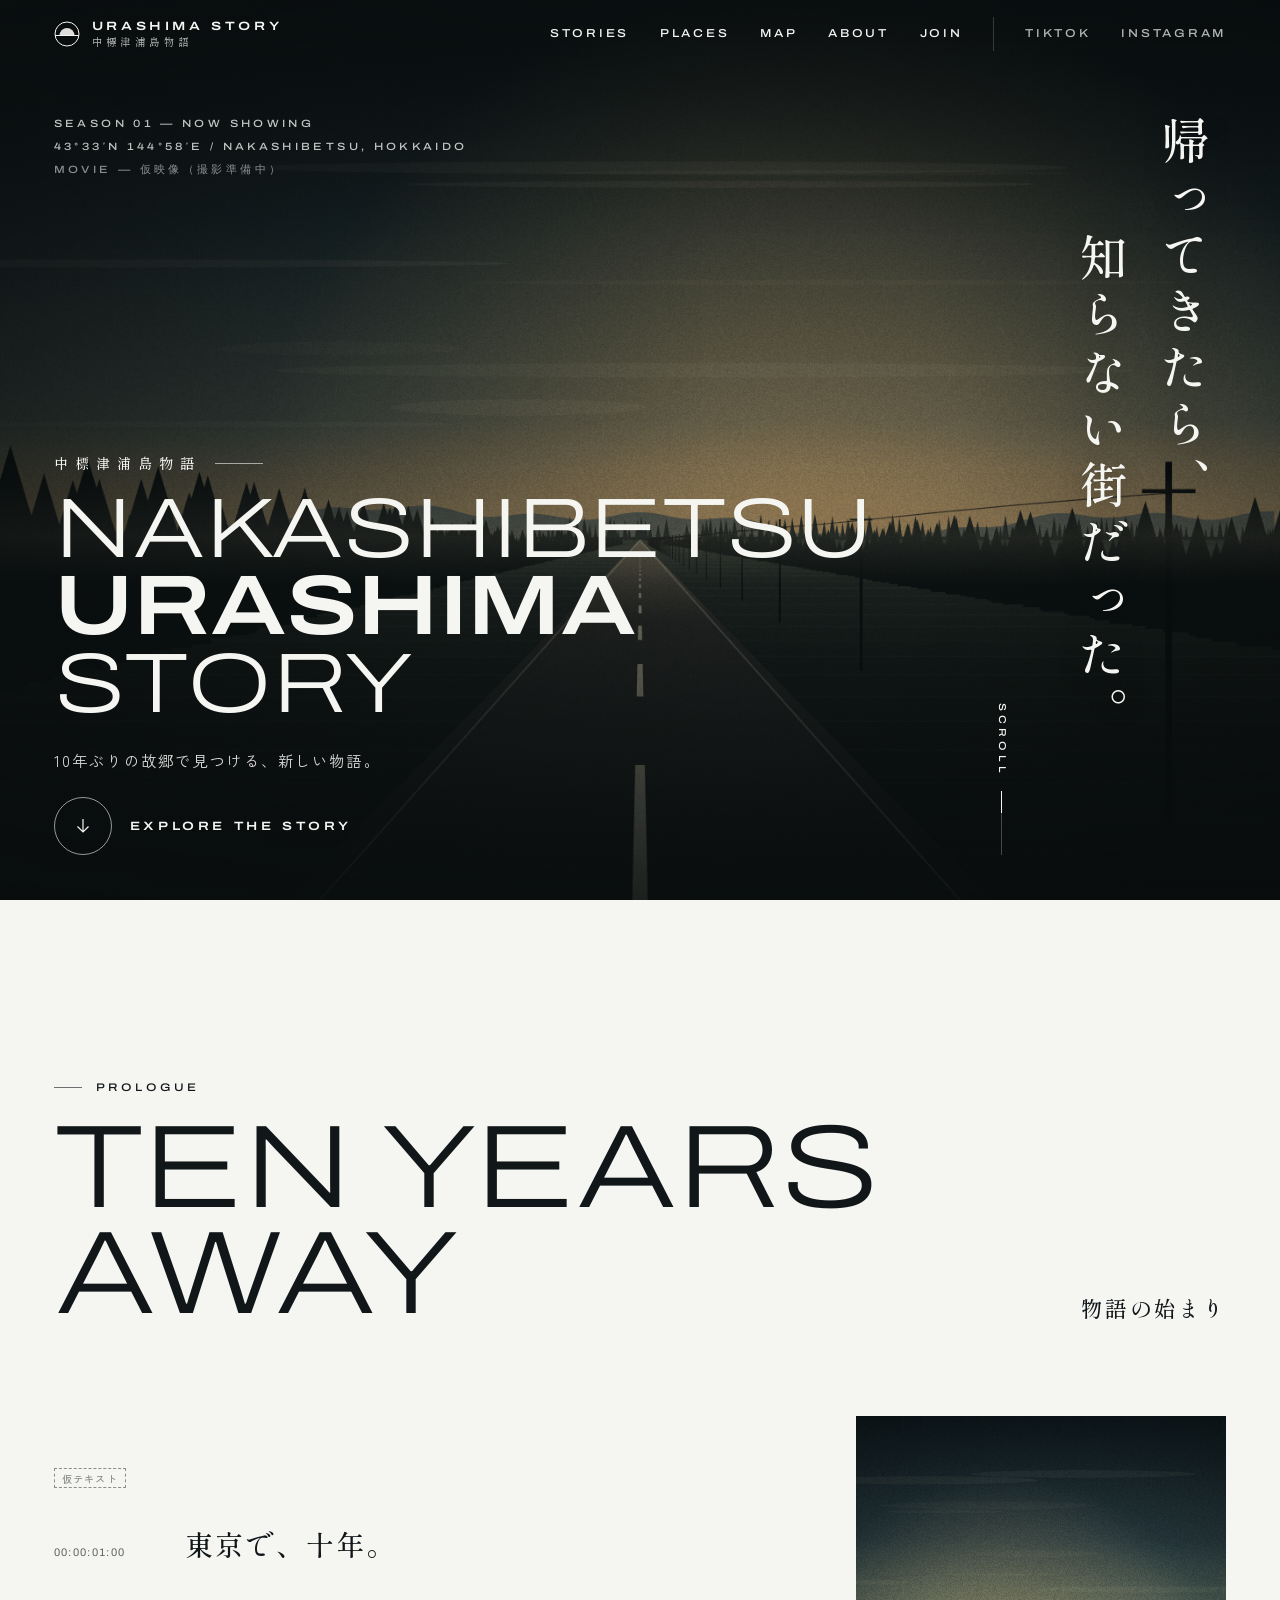
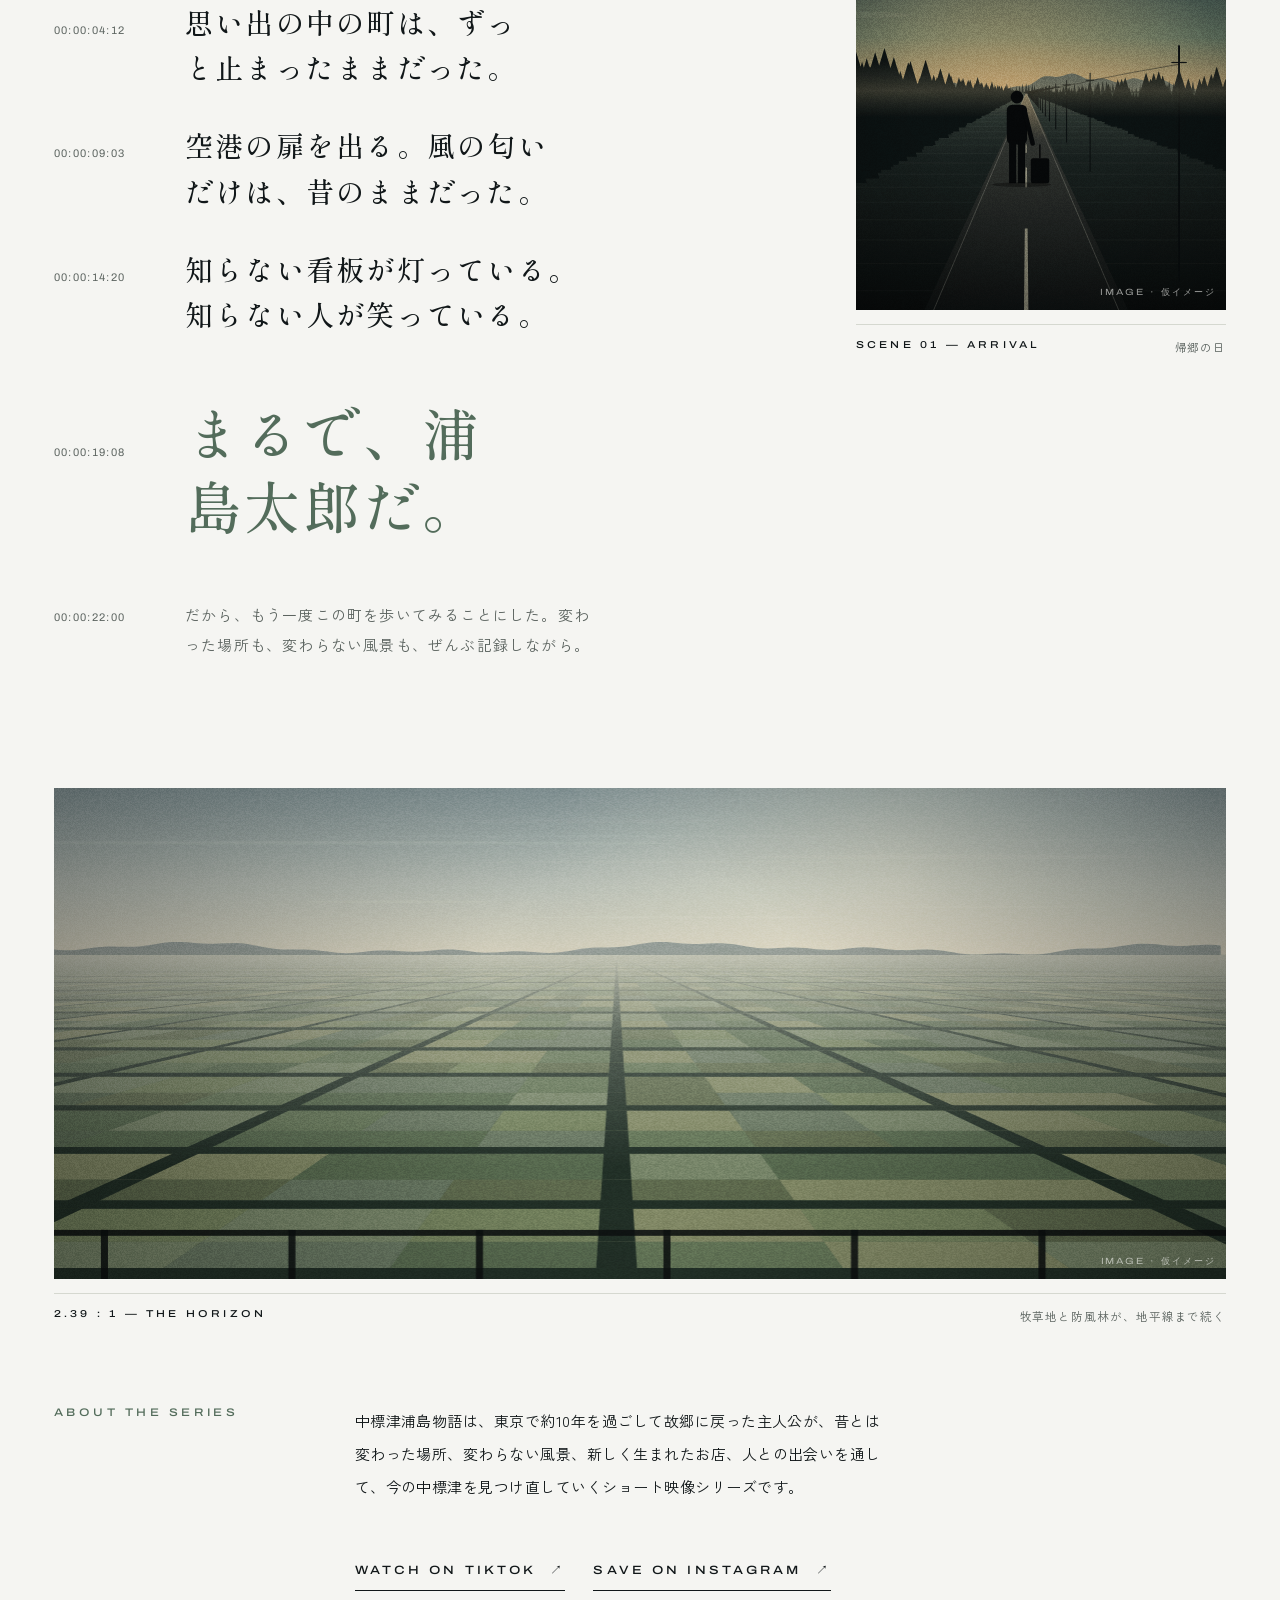
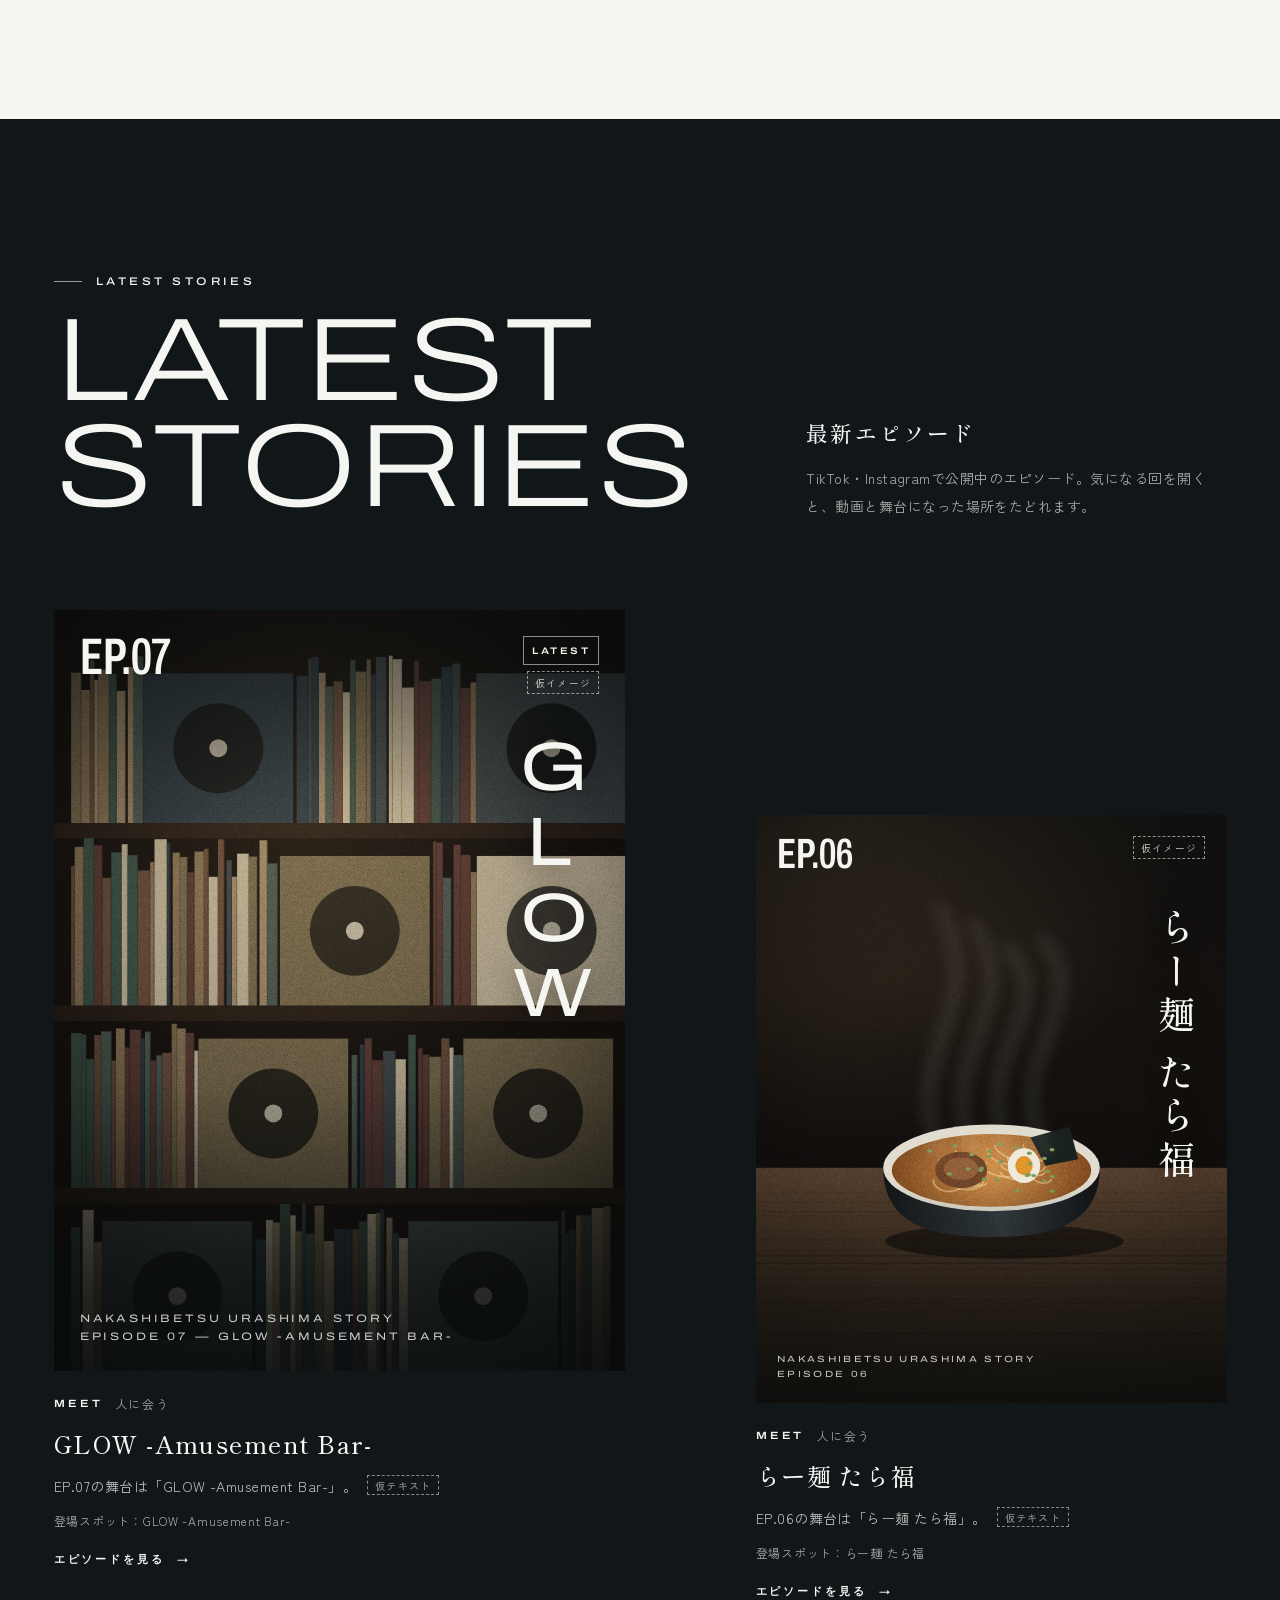
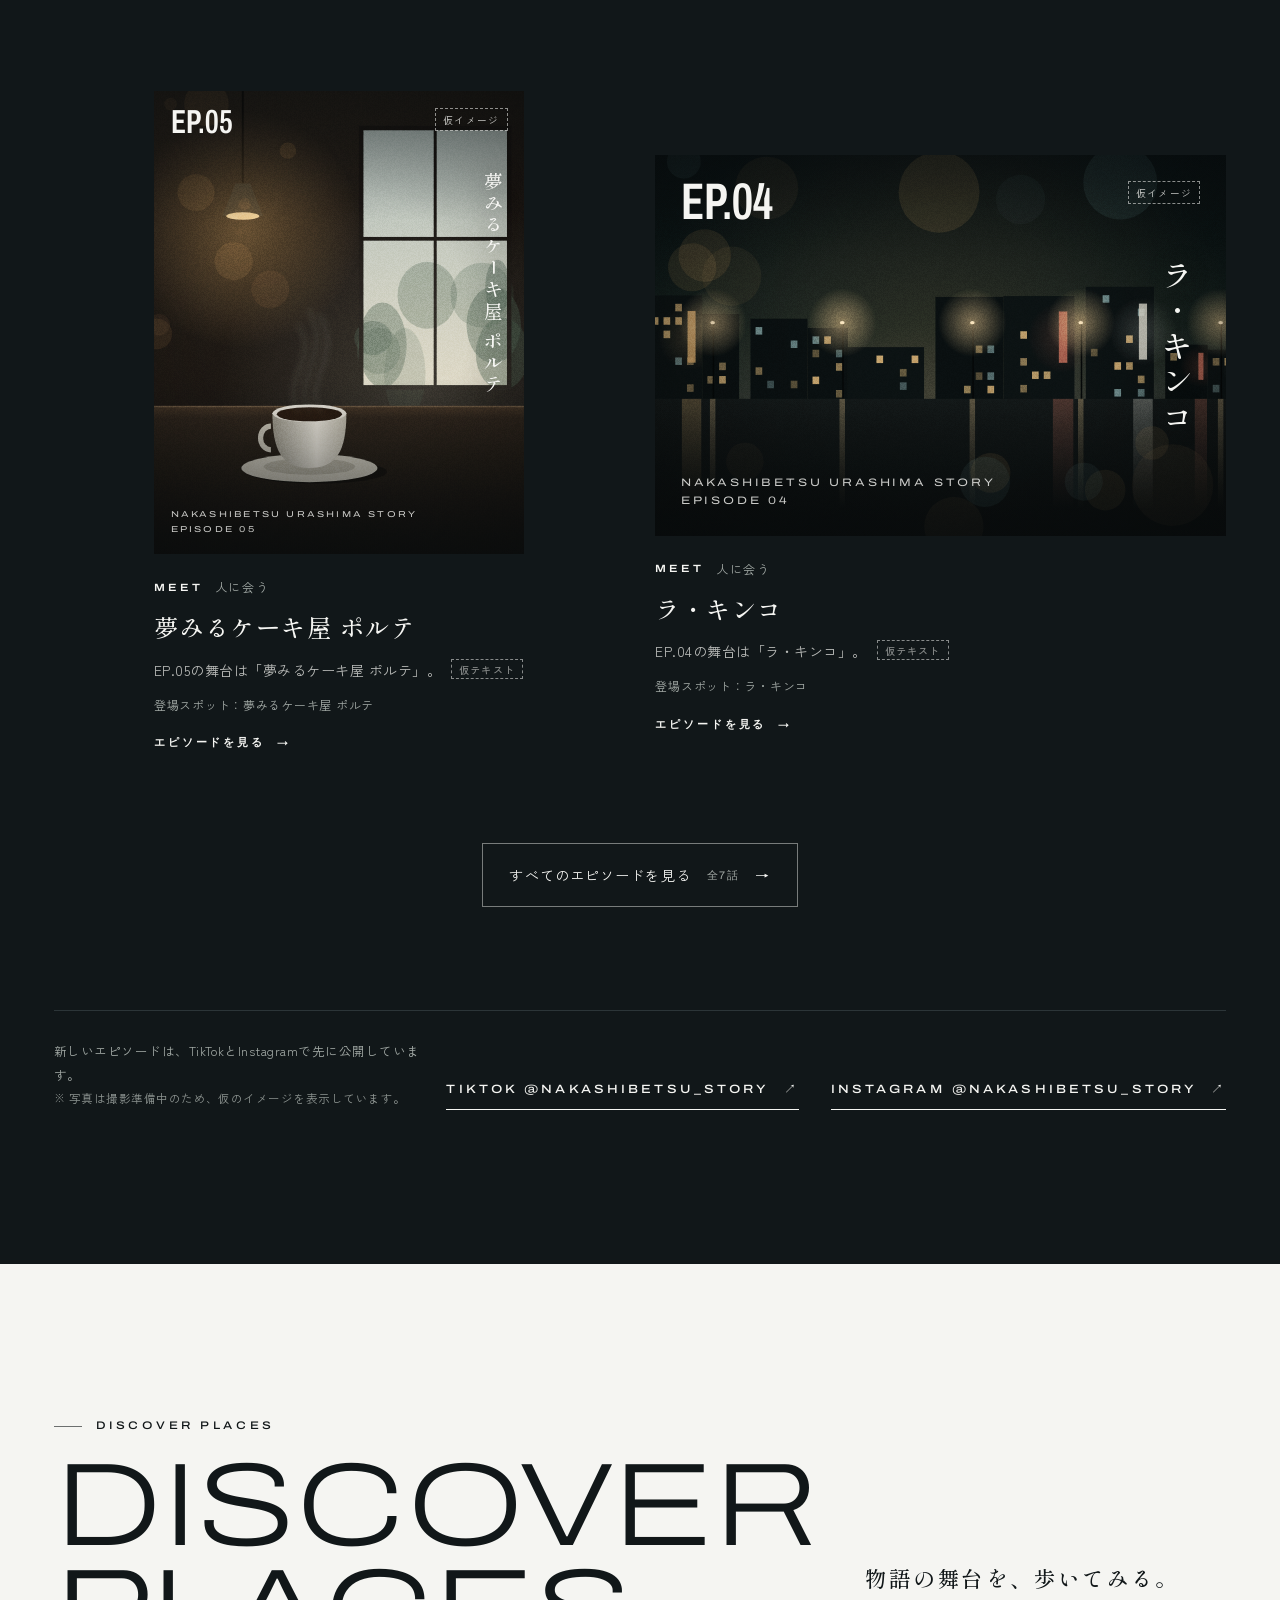
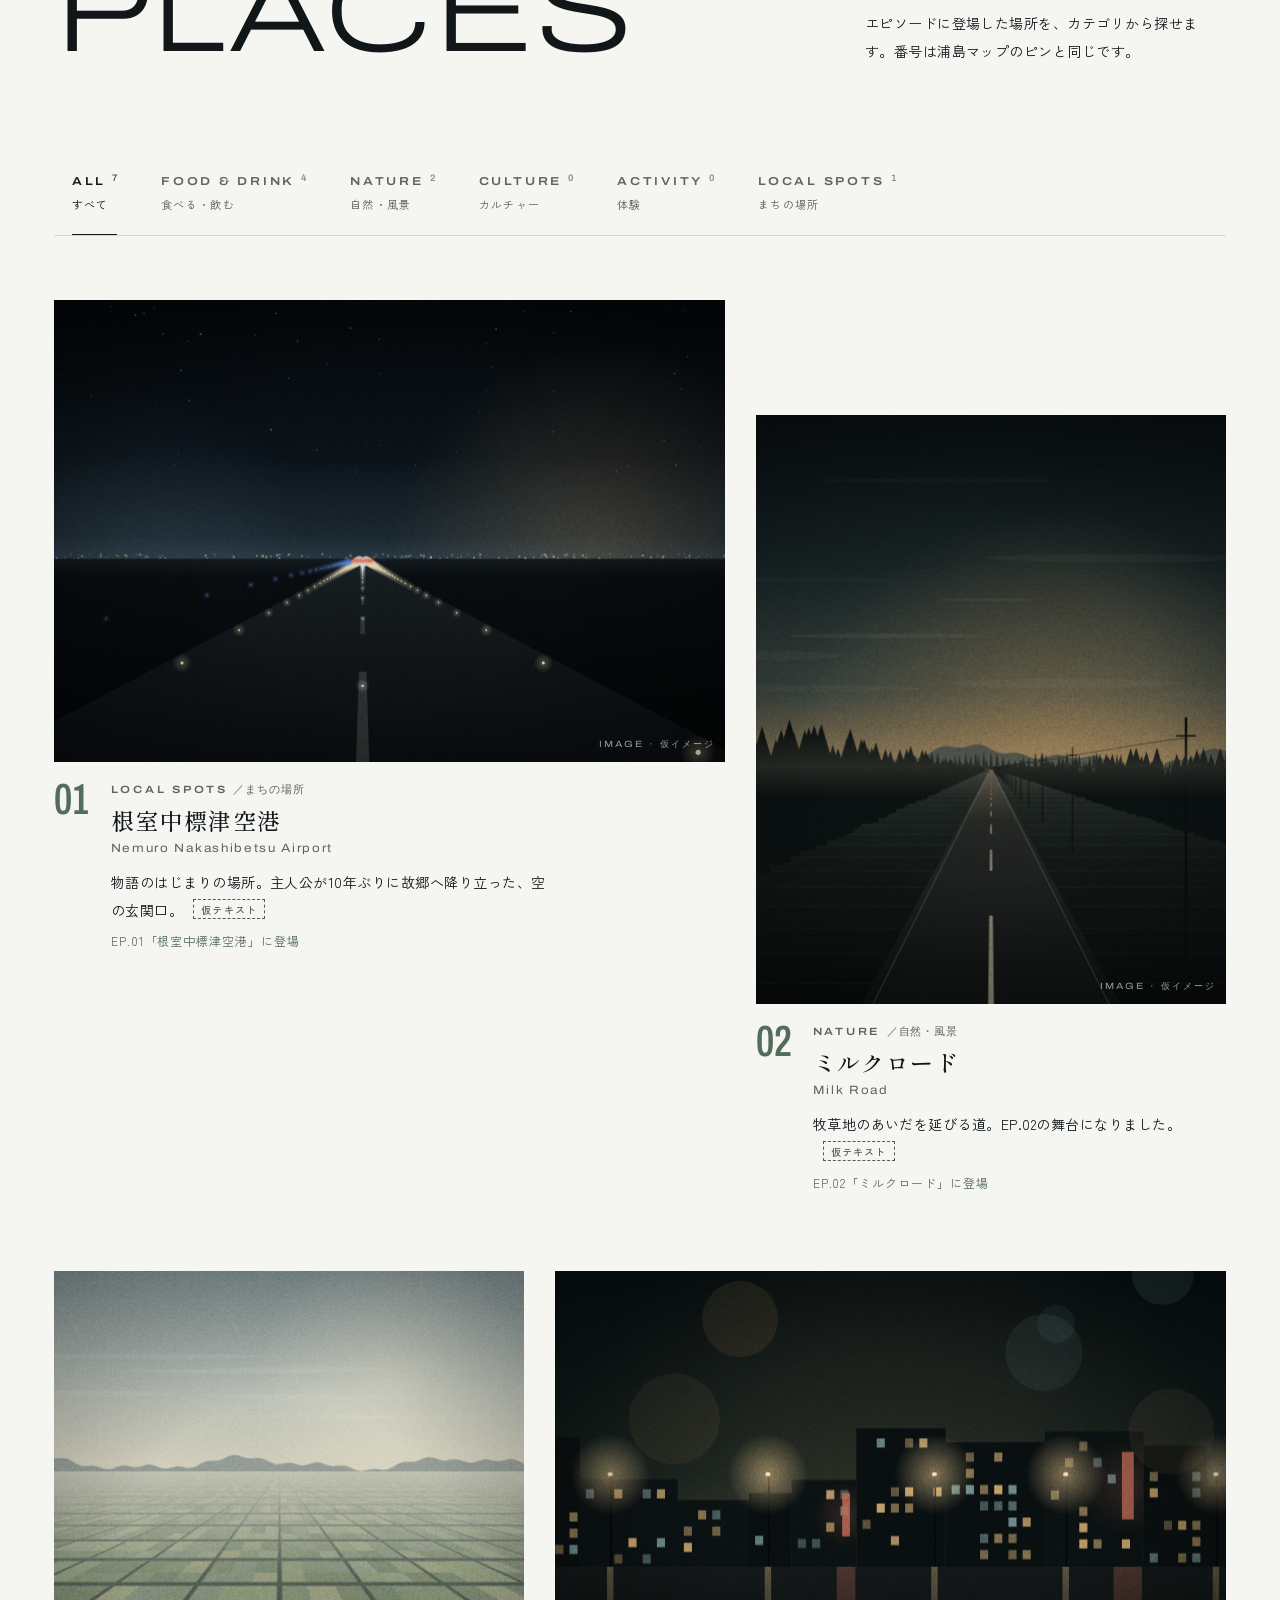
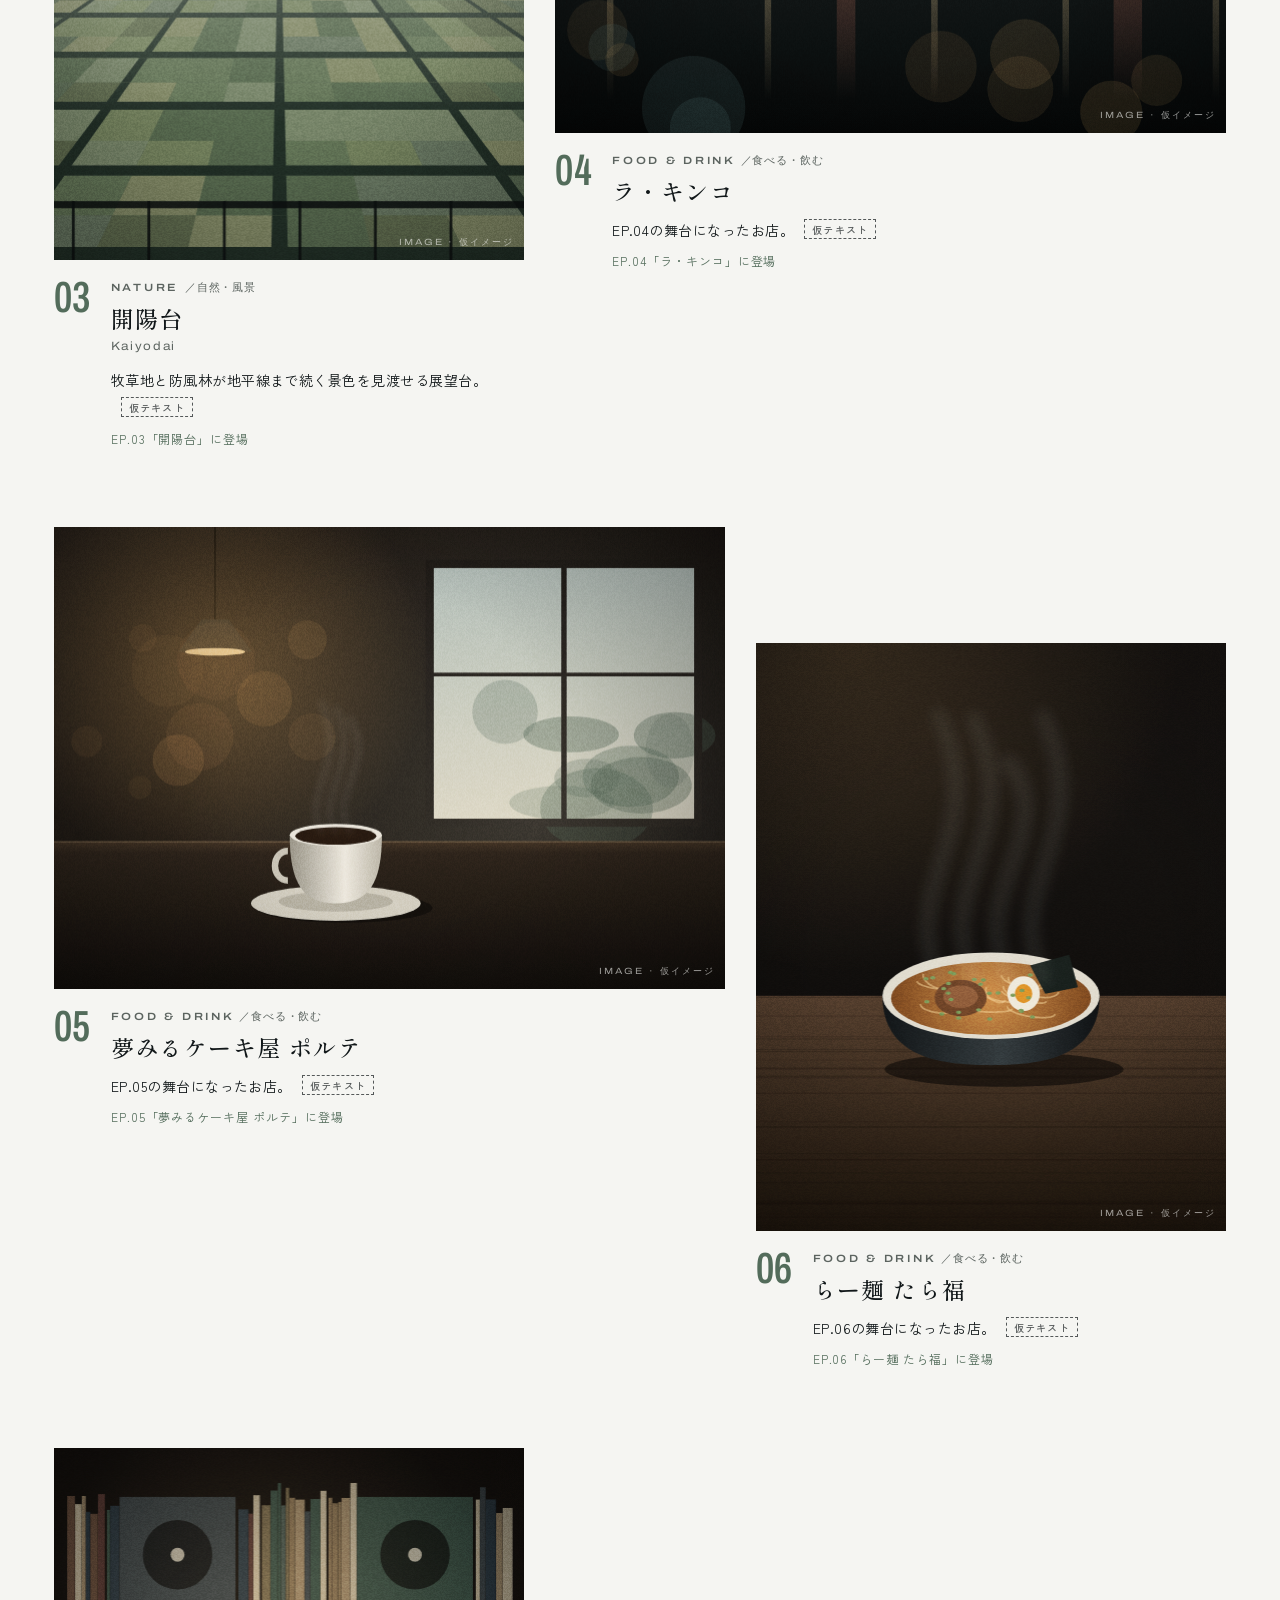
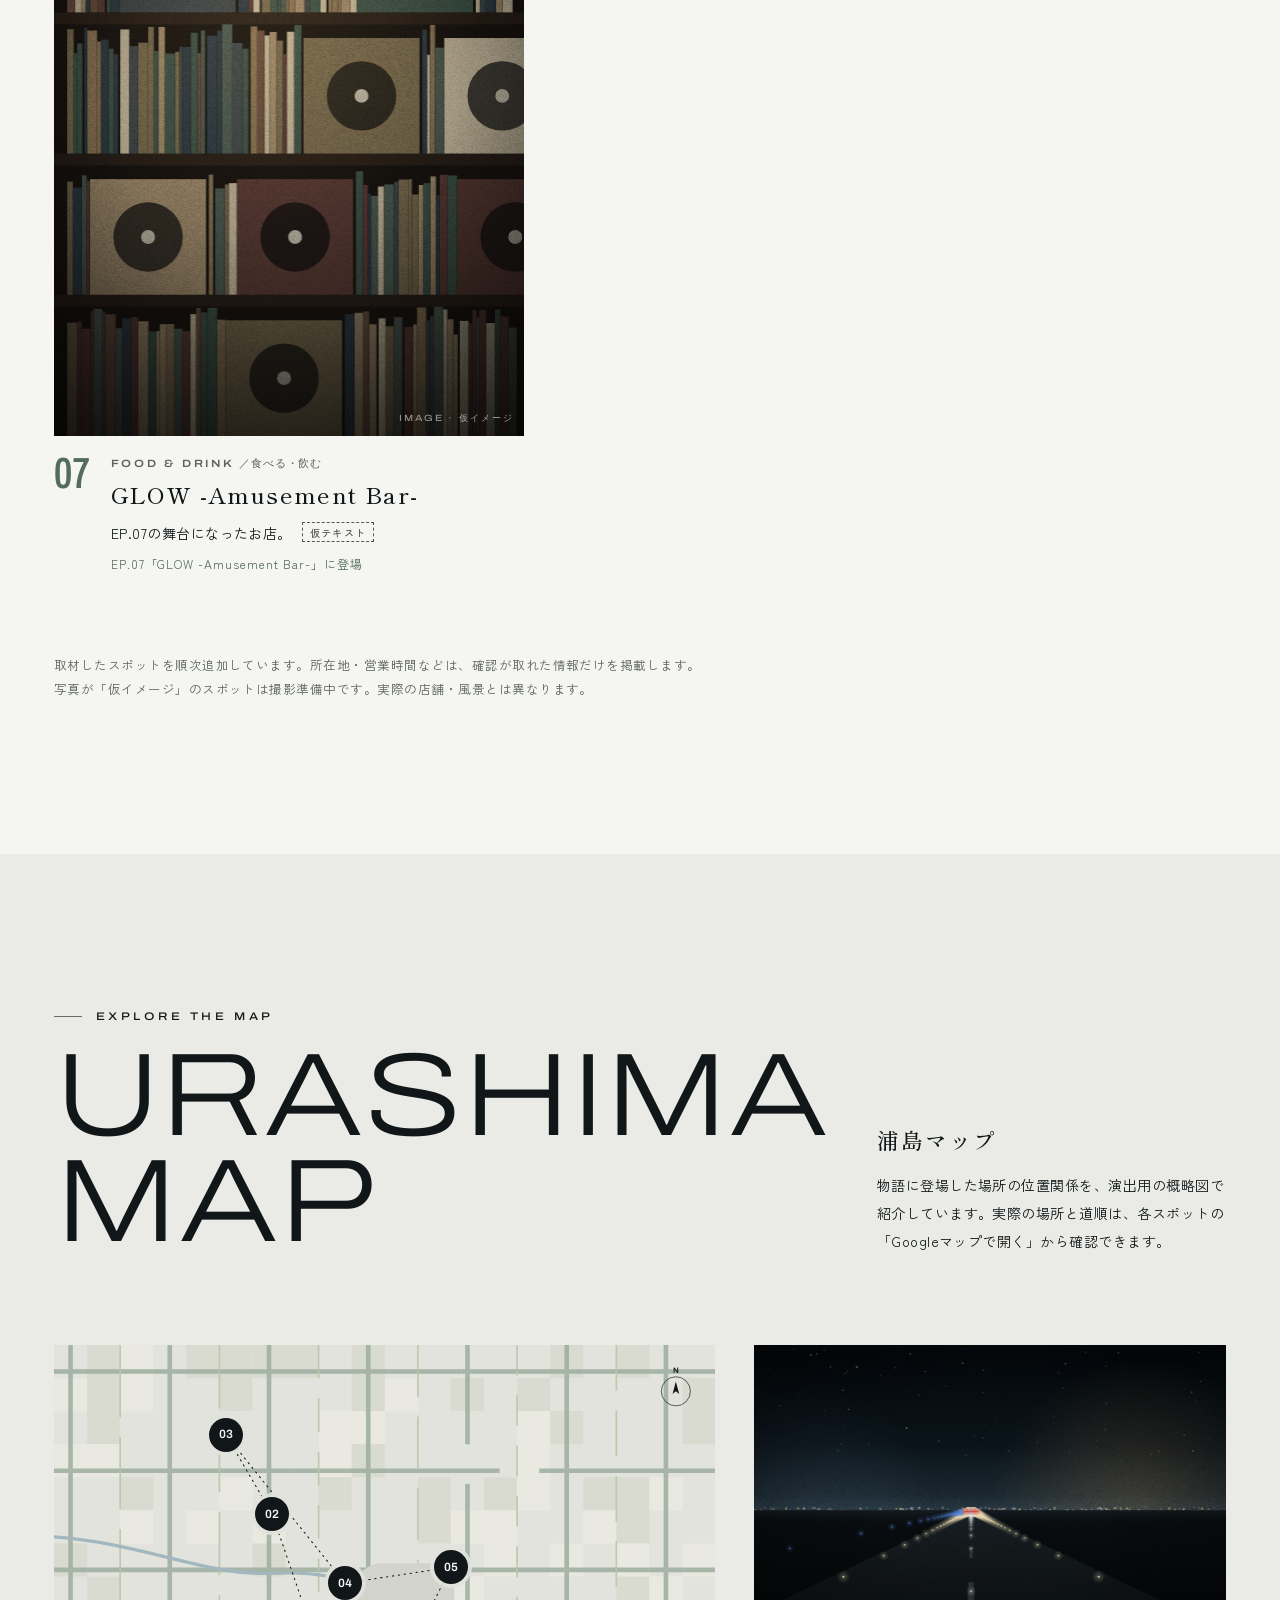
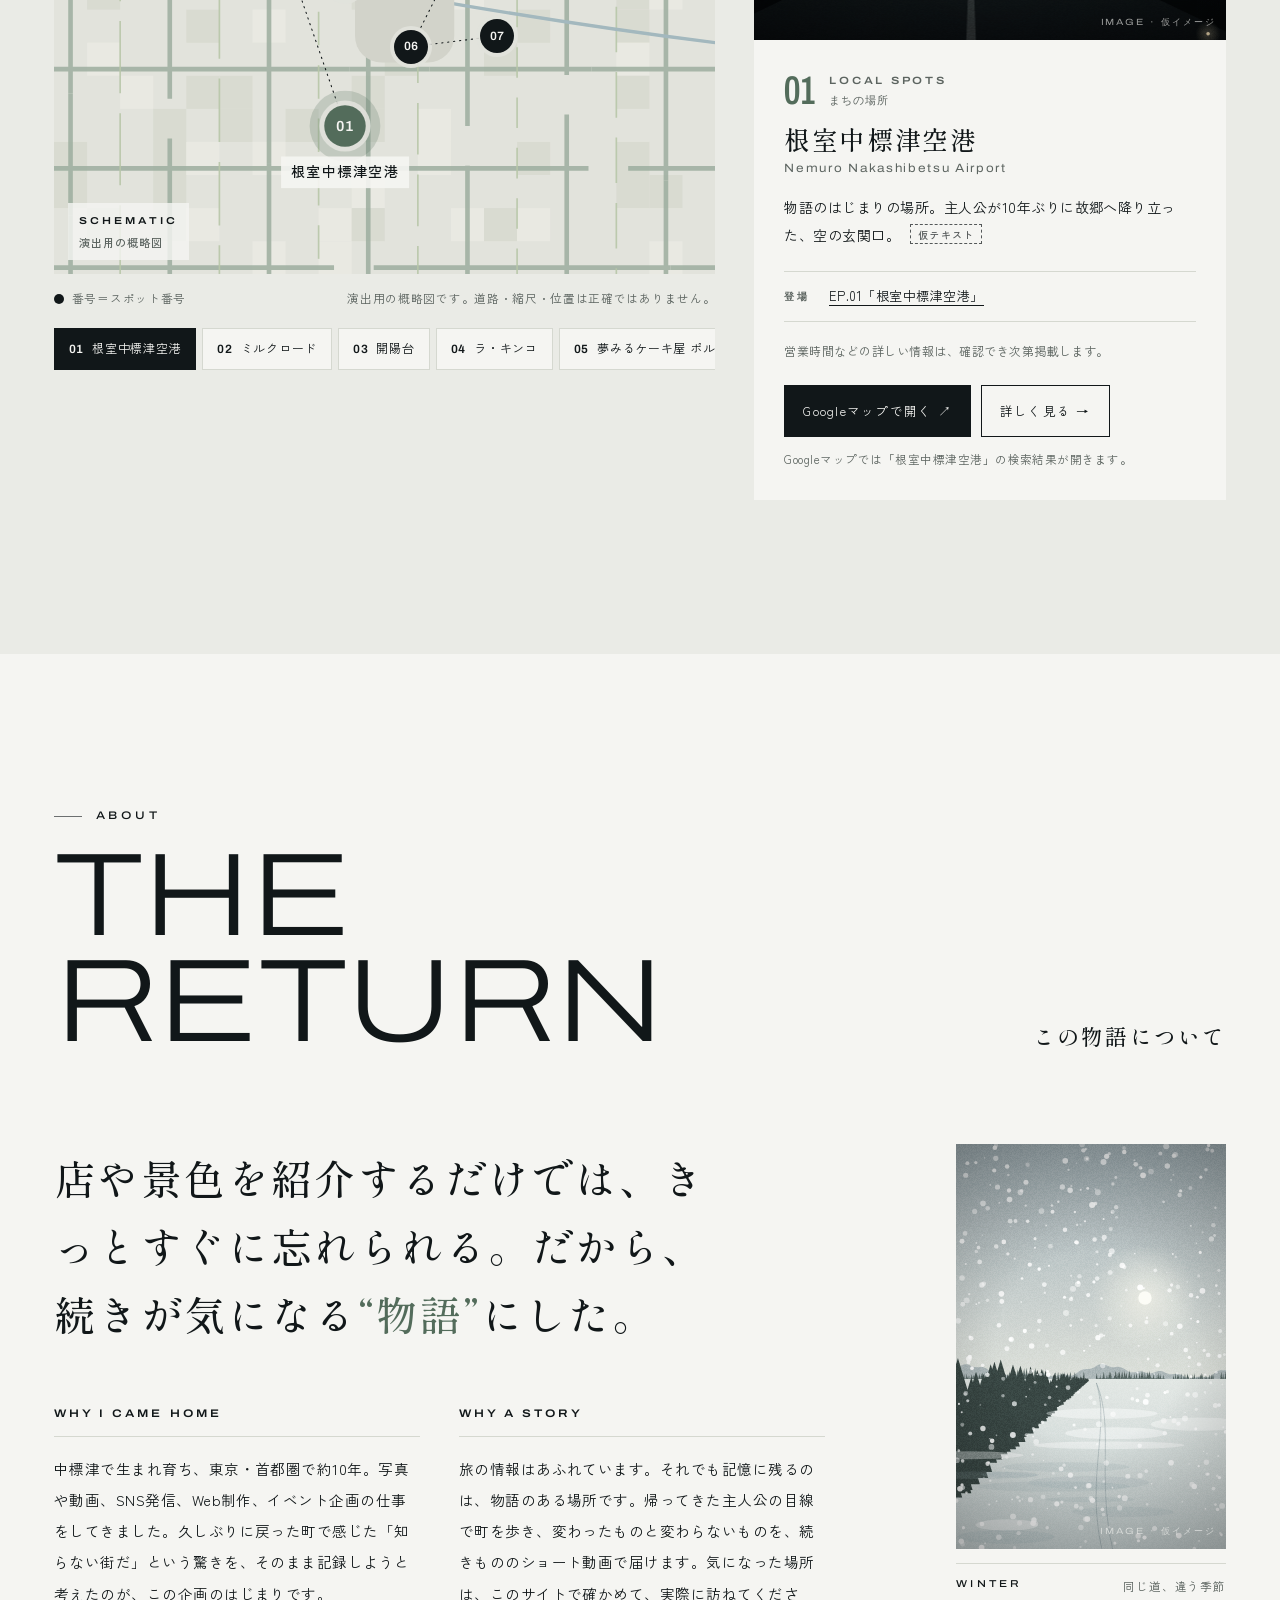
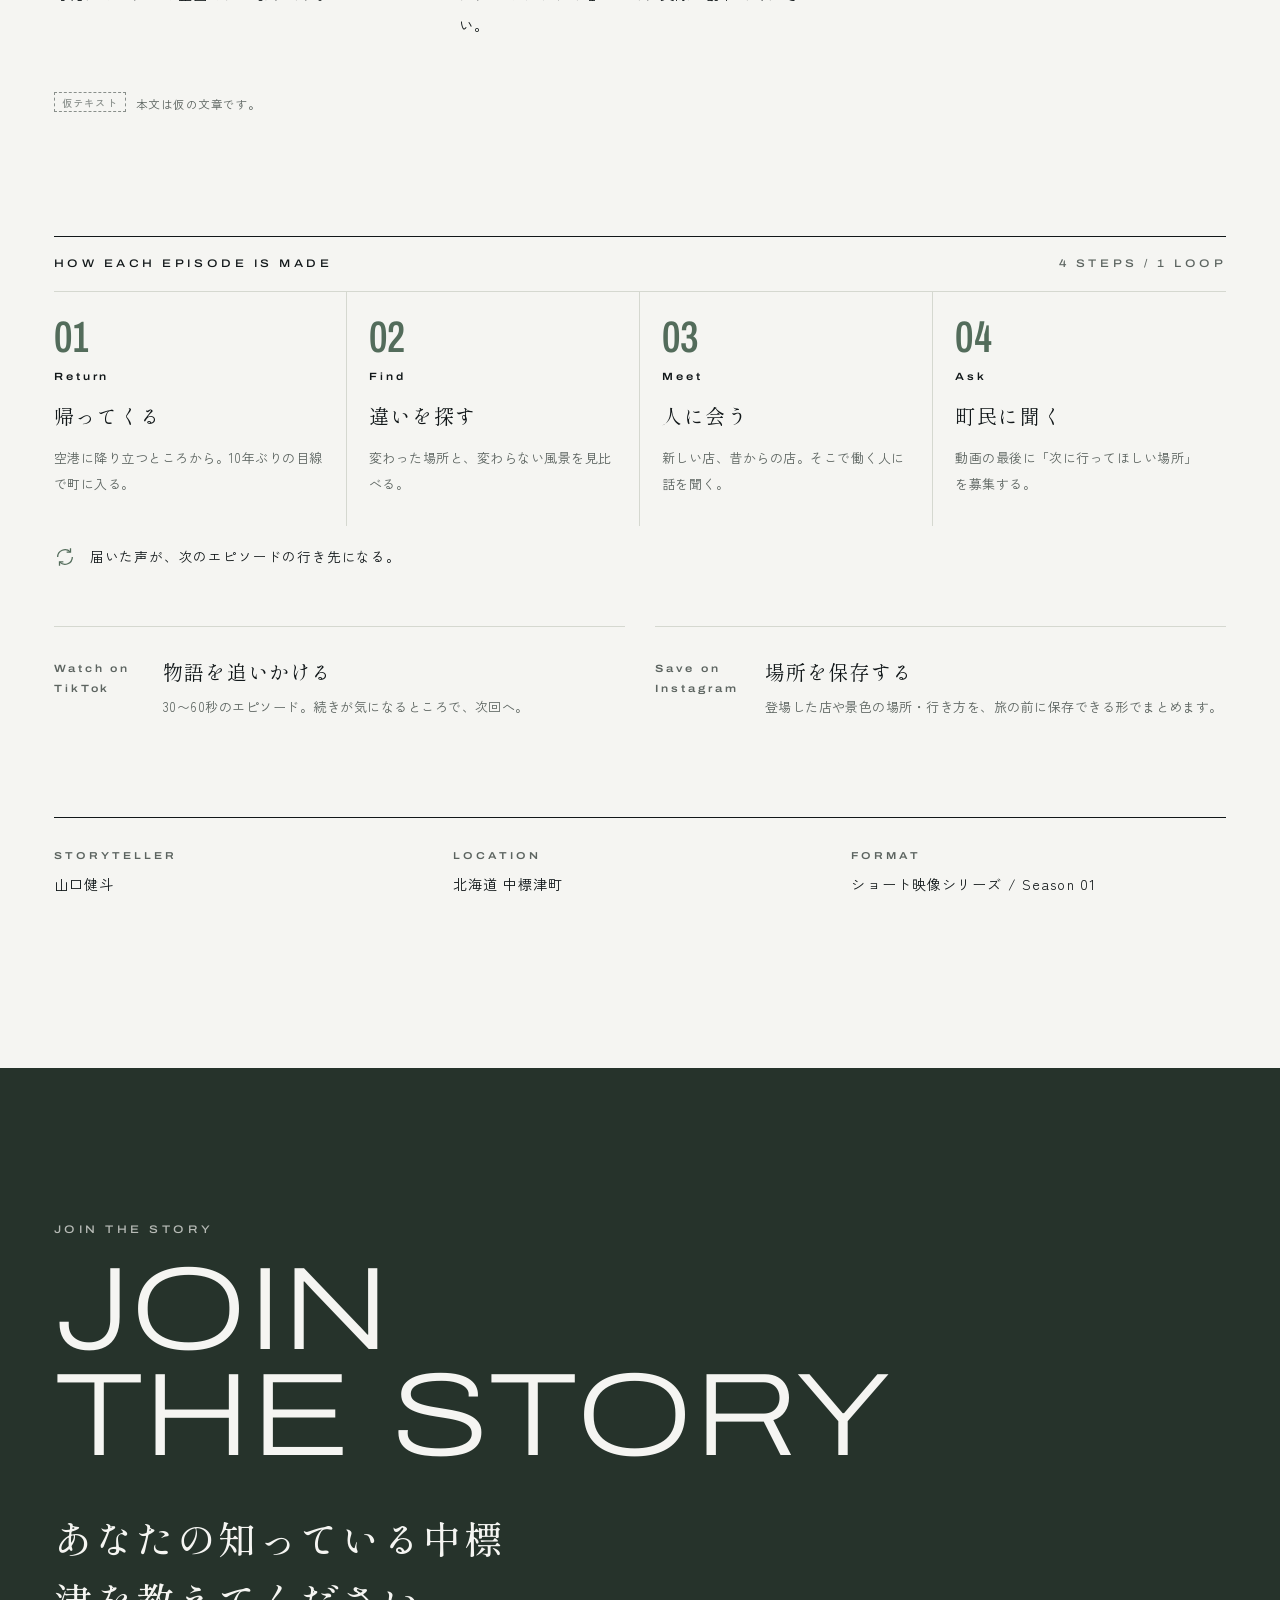
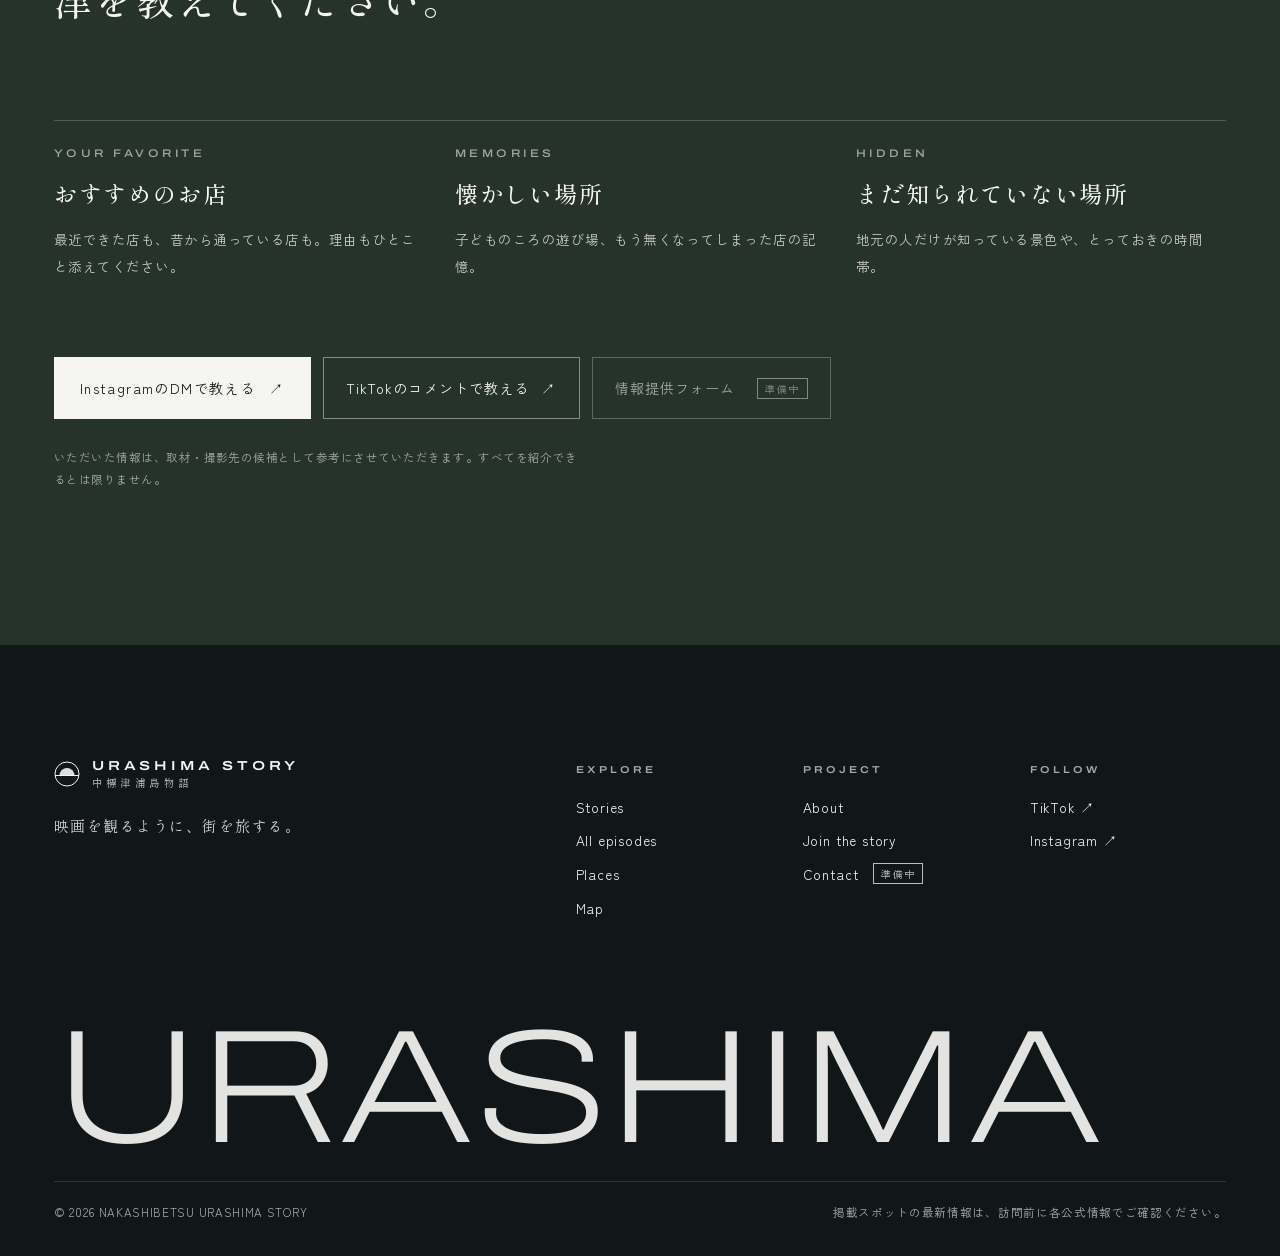
==== commit 97c598ec: "Add files via upload" ====
--- a/index.html
+++ b/index.html
@@ -5,7 +5,7 @@
 <meta name="viewport" content="width=device-width, initial-scale=1, viewport-fit=cover">
 <title>中標津浦島物語 | NAKASHIBETSU URASHIMA STORY</title>
 <meta name="description" content="東京で約10年を過ごした主人公が、故郷・北海道中標津町へ帰郷。変わった場所、変わらない風景、新しい出会いから今の中標津を見つけ直すショート映像シリーズ「中標津浦島物語」の公式サイト。">
-<link rel="canonical" href="https://woyatsu.github.io/nakashibetsu-story/">
+<link rel="canonical" href="https://yam4k3n.github.io/nakashibetsu-story/">
 <meta name="theme-color" content="#111719">
 <link rel="icon" href="assets/img/favicon.svg" type="image/svg+xml">
 <link rel="apple-touch-icon" href="assets/img/apple-touch-icon.png">
@@ -13,23 +13,23 @@
 <meta property="og:site_name" content="中標津浦島物語">
 <meta property="og:type" content="website">
 <meta property="og:locale" content="ja_JP">
-<meta property="og:url" content="https://woyatsu.github.io/nakashibetsu-story/">
+<meta property="og:url" content="https://yam4k3n.github.io/nakashibetsu-story/">
 <meta property="og:title" content="中標津浦島物語 | NAKASHIBETSU URASHIMA STORY">
 <meta property="og:description" content="帰ってきたら、知らない街だった。10年ぶりの故郷で見つける、新しい物語。">
-<meta property="og:image" content="https://woyatsu.github.io/nakashibetsu-story/assets/img/ogp.jpg">
+<meta property="og:image" content="https://yam4k3n.github.io/nakashibetsu-story/assets/img/ogp.jpg">
 <meta property="og:image:width" content="1200">
 <meta property="og:image:height" content="630">
 <meta property="og:image:alt" content="中標津浦島物語 — 帰ってきたら、知らない街だった。">
 <meta name="twitter:card" content="summary_large_image">
 <meta name="twitter:title" content="中標津浦島物語 | NAKASHIBETSU URASHIMA STORY">
 <meta name="twitter:description" content="帰ってきたら、知らない街だった。10年ぶりの故郷で見つける、新しい物語。">
-<meta name="twitter:image" content="https://woyatsu.github.io/nakashibetsu-story/assets/img/ogp.jpg">
+<meta name="twitter:image" content="https://yam4k3n.github.io/nakashibetsu-story/assets/img/ogp.jpg">
 <!-- Fonts -->
 <link rel="preconnect" href="https://fonts.googleapis.com">
 <link rel="preconnect" href="https://fonts.gstatic.com" crossorigin>
 <link rel="stylesheet" href="https://fonts.googleapis.com/css2?family=Archivo:wdth,wght@62..125,100..900&family=Shippori+Mincho+B1:wght@500;700&family=Zen+Kaku+Gothic+New:wght@400;500;700&display=swap">
 <link rel="stylesheet" href="assets/css/style.css">
-<script type="application/ld+json">{"@context": "https://schema.org", "@graph": [{"@type": "WebSite", "@id": "https://woyatsu.github.io/nakashibetsu-story/#website", "url": "https://woyatsu.github.io/nakashibetsu-story/", "name": "中標津浦島物語", "alternateName": "NAKASHIBETSU URASHIMA STORY", "inLanguage": "ja"}, {"@type": "CreativeWorkSeries", "name": "中標津浦島物語", "alternateName": "NAKASHIBETSU URASHIMA STORY", "url": "https://woyatsu.github.io/nakashibetsu-story/", "description": "東京で約10年を過ごした主人公が、故郷・北海道中標津町へ帰郷。変わった場所、変わらない風景、新しい出会いから今の中標津を見つけ直すショート映像シリーズ「中標津浦島物語」の公式サイト。", "inLanguage": "ja", "locationCreated": {"@type": "Place", "name": "北海道中標津町"}, "sameAs": ["https://www.tiktok.com/@nakashibetsu_story", "https://www.instagram.com/nakashibetsu_story/"]}]}</script>
+<script type="application/ld+json">{"@context": "https://schema.org", "@graph": [{"@type": "WebSite", "@id": "https://yam4k3n.github.io/nakashibetsu-story/#website", "url": "https://yam4k3n.github.io/nakashibetsu-story/", "name": "中標津浦島物語", "alternateName": "NAKASHIBETSU URASHIMA STORY", "inLanguage": "ja"}, {"@type": "CreativeWorkSeries", "name": "中標津浦島物語", "alternateName": "NAKASHIBETSU URASHIMA STORY", "url": "https://yam4k3n.github.io/nakashibetsu-story/", "description": "東京で約10年を過ごした主人公が、故郷・北海道中標津町へ帰郷。変わった場所、変わらない風景、新しい出会いから今の中標津を見つけ直すショート映像シリーズ「中標津浦島物語」の公式サイト。", "inLanguage": "ja", "locationCreated": {"@type": "Place", "name": "北海道中標津町"}, "sameAs": ["https://www.tiktok.com/@nakashibetsu_story", "https://www.instagram.com/nakashibetsu_story/"]}]}</script>
 <script src="assets/js/data.js" defer></script>
 <script src="assets/js/main.js" defer></script>
 </head>
@@ -89,7 +89,6 @@
         <span class="cta-c"><svg viewBox="0 0 16 16" aria-hidden="true"><path d="M8 1v13M2.5 8.5 8 14l5.5-5.5" fill="none" stroke="currentColor" stroke-width="1.2"/></svg></span>
         <span class="cta-t">EXPLORE THE STORY</span>
       </a>
-      <a class="hero-latest" id="heroLatest" href="#stories" data-in style="--d:5">Latest episode</a>
       </div>
     </div>
     <div class="hero-scroll" aria-hidden="true" data-in style="--d:5"><span class="eyebrow">Scroll</span><span class="scroll-line"></span></div>
@@ -154,7 +153,7 @@
       <a class="btn-ghost" href="#episodes" data-open="episodes">すべてのエピソードを見る<span class="count" data-ep-count></span><i aria-hidden="true">→</i></a>
     </div>
     <div class="stories-foot">
-      <p>新しいエピソードは、TikTokとInstagramで先に公開しています。</p>
+      <p>新しいエピソードは、TikTokとInstagramで先に公開しています。<br><span class="ph-inline">※ 写真は撮影準備中のため、仮のイメージを表示しています。</span></p>
       <div class="follow-row">
         <a class="link-line" data-sns="tiktok" href="https://www.tiktok.com/@nakashibetsu_story" target="_blank" rel="noopener">TikTok @nakashibetsu_story <i aria-hidden="true">↗</i></a>
         <a class="link-line" data-sns="instagram" href="https://www.instagram.com/nakashibetsu_story/" target="_blank" rel="noopener">Instagram @nakashibetsu_story <i aria-hidden="true">↗</i></a>
@@ -179,7 +178,7 @@
     <div class="filters" id="filters" role="group" aria-label="カテゴリで絞り込む"></div>
     <div class="place-grid" id="placeGrid"></div>
     <div class="places-note">
-      <p>取材したスポットを順次追加しています。所在地・営業時間などは、確認が取れた情報だけを掲載します。</p>
+      <p>取材したスポットを順次追加しています。所在地・営業時間などは、確認が取れた情報だけを掲載します。<br>写真が「仮イメージ」のスポットは撮影準備中です。実際の店舗・風景とは異なります。</p>
     </div>
   </div>
 </section>
--- a/assets/css/style.css
+++ b/assets/css/style.css
@@ -178,7 +178,7 @@
 .poster-ui{position:absolute;inset:0;z-index:2;padding:max(14px,4.5cqi);display:grid;grid-template-columns:minmax(0,1fr) auto;grid-template-rows:auto minmax(0,1fr) auto;color:var(--paper);background:linear-gradient(180deg,rgba(10,14,15,.42),rgba(10,14,15,0) 28%,rgba(10,14,15,0) 62%,rgba(10,14,15,.66))}
 .p-ep{grid-area:1/1;font-family:var(--f-display);font-stretch:62%;font-weight:600;font-size:max(28px,9cqi);line-height:.85;letter-spacing:0}
 .p-badge{grid-area:1/2;justify-self:end;align-self:start;font-family:var(--f-display);font-stretch:118%;font-weight:600;font-size:9.5px;letter-spacing:.26em;border:1px solid rgba(245,245,242,.55);padding:5px 8px 4px}
-.p-title{grid-area:2/2;justify-self:end;align-self:start;margin-top:max(14px,4cqi);writing-mode:vertical-rl;font-family:var(--f-mincho);font-weight:500;font-size:max(18px,min(12cqw,calc(64cqw / var(--len,4))));line-height:1.55;letter-spacing:.14em;max-height:100%;text-shadow:0 1px 24px rgba(0,0,0,.4)}
+.p-title{grid-area:2/2;justify-self:end;align-self:start;margin-top:max(14px,4cqi);writing-mode:vertical-rl;font-family:var(--f-mincho);font-weight:500;font-size:max(14px,min(12cqw,calc(56cqw / var(--len,4))));line-height:1.55;letter-spacing:.14em;max-height:100%;text-shadow:0 1px 24px rgba(0,0,0,.4)}
 .p-credit{grid-area:3/1/4/3;font-family:var(--f-display);font-stretch:125%;font-size:max(8.5px,1.9cqi);letter-spacing:.26em;line-height:1.7;opacity:.82}
 .story-meta{padding-top:22px;display:flex;flex-direction:column;gap:10px;max-width:34em}
 .story-cat{display:flex;gap:12px;align-items:center;font-size:12px;letter-spacing:.14em;color:var(--ash)}
@@ -371,14 +371,6 @@
 .cat-ja{letter-spacing:.08em;font-weight:400}
 .soon{display:inline-block;margin-left:10px;font-size:10px;letter-spacing:.14em;padding:2px 7px 1px;border:1px solid currentColor;opacity:.75;vertical-align:2px;line-height:1.6}
 
-/* hero: latest episode shortcut */
-.hero-latest{display:inline-flex;align-items:center;gap:14px;align-self:flex-start;padding:10px 16px 10px 12px;border:1px solid rgba(245,245,242,.28);background:rgba(10,14,15,.35);-webkit-backdrop-filter:blur(10px);backdrop-filter:blur(10px);font-size:13px;letter-spacing:.08em;transition:background-color .4s,border-color .4s;max-width:100%}
-.hero-latest:hover{background:rgba(245,245,242,.12);border-color:rgba(245,245,242,.6)}
-.hl-k{font-family:var(--f-display);font-stretch:118%;font-weight:600;font-size:9.5px;letter-spacing:.28em;background:var(--paper);color:var(--ink);padding:3px 7px 2px}
-.hl-v{font-family:var(--f-mincho);font-size:14px;letter-spacing:.1em;white-space:nowrap;overflow:hidden;text-overflow:ellipsis;min-width:0}
-.hero-latest i{font-style:normal;transition:transform .5s var(--ease)}
-.hero-latest:hover i{transform:translateX(4px)}
-@media (min-width:721px){.cta{margin-bottom:4px}}
 
 .follow-row{display:flex;flex-wrap:wrap;gap:4px 32px}
 .follow-row .link-line{margin-top:0;color:var(--paper)}
@@ -489,7 +481,7 @@
 @media (max-width:760px){.spd-grid{grid-template-columns:1fr}.spd-hero{aspect-ratio:4/3}}
 
 .hero-actions{display:flex;flex-wrap:wrap;align-items:center;gap:16px 28px}
-.hero-actions .cta,.hero-actions .hero-latest{align-self:auto;margin:0}
+.hero-actions .cta{align-self:auto;margin:0}
 @media (max-width:720px){.hero-copy{grid-row:1;font-size:clamp(26px,min(7.4vw,4.4svh),34px)}.hero-actions{gap:16px}}
 
 /* draft / placeholder labels（data.js の showDraftLabels で一括表示切替） */
@@ -506,7 +498,7 @@
 
 /* 縦書きタイトルは文字数に合わせて縮小（長いタイトルでもポスター内に収める） */
 .story:nth-child(4n+4) .p-title{font-size:max(16px,min(8.5cqw,calc(27cqw / var(--len,4))))}
-@media (max-width:900px){.story:nth-child(4n+4) .p-title{font-size:max(18px,min(12cqw,calc(64cqw / var(--len,4))))}}
+@media (max-width:900px){.story:nth-child(4n+4) .p-title{font-size:max(14px,min(12cqw,calc(56cqw / var(--len,4))))}}
 
 /* ---------- v4: archive / facts ---------- */
 .stories-all{display:flex;justify-content:center;margin-top:clamp(56px,7vw,112px)}
@@ -543,3 +535,63 @@
 .facts dd a{text-decoration:none}
 .arc-meta small{white-space:nowrap;overflow:hidden;text-overflow:ellipsis}
 .arc-date{font-variant-numeric:tabular-nums}
+
+/* 仮イメージの注意書き */
+.ph-note{font-size:11.5px;line-height:1.9;color:var(--ash);letter-spacing:.04em;margin-top:4px}
+.sheet[data-theme="light"] .ph-note{color:var(--stone)}
+.ph-inline{font-size:11.5px;opacity:.85}
+.sd-places .ph-tag,.spd-eps .ph-tag{display:none}
+.p-title.latin{text-orientation:upright;letter-spacing:.02em;font-family:var(--f-display);font-weight:400;font-stretch:125%}
+.map-layout > *{min-width:0}
+
+/* ---------- v5: 表示品質の調整 ---------- */
+/* 見出しと説明文が横に並びきらない幅では縦に積む（英字見出しのはみ出し防止） */
+@media (max-width:1100px){
+  .sec-head{grid-template-columns:minmax(0,1fr)}
+  .sec-aside{max-width:34em}
+  .arc-head{grid-template-columns:minmax(0,1fr)}
+}
+.display{overflow-wrap:normal}
+@media (max-width:360px){.display{font-size:clamp(34px,11.6vw,44px)}}
+
+/* マップのピン名：重なりを避けるため、選択中とマウスを乗せたときだけ表示 */
+.pin-label{display:none}
+.pin[aria-pressed="true"] .pin-label{display:block}
+@media (hover:hover){.pin:hover .pin-label{display:block;z-index:4}}
+.pin[aria-pressed="true"] .pin-label{z-index:4}
+
+/* 小さい画面のロゴ */
+@media (max-width:360px){.logo-en{letter-spacing:.22em;font-size:11px;white-space:nowrap}.logo{gap:10px}.head-in{gap:12px}}
+
+/* 背の低いスマホ（縦向き）：ファーストビューを1画面に収める */
+@media (max-width:720px) and (max-height:700px) and (orientation:portrait){
+  .hero{min-height:540px;height:100svh}
+  .hero-in{padding-top:calc(env(safe-area-inset-top,0px) + 80px);padding-bottom:20px;row-gap:16px}
+  .hero-copy{font-size:min(6.8vw,3.9svh)}
+  .hero-copy span:nth-child(2){padding-top:1.1em}
+  .hero-title{gap:14px}
+  .h1{gap:10px}
+  .h1-en{font-size:min(8.4vw,5.6svh)}
+  .hero-sub{font-size:13px}
+  .cta-c{width:46px;height:46px}
+}
+
+/* スマホ横向き：タイトルと縦書きコピーを左右に並べて1画面に収める */
+@media (orientation:landscape) and (max-height:520px){
+  .hero{height:100svh;min-height:330px;max-height:none}
+  .hero-in{grid-template-columns:minmax(0,1fr) auto;padding-top:calc(env(safe-area-inset-top,0px) + 74px);padding-bottom:max(14px,env(safe-area-inset-bottom,0px));row-gap:10px}
+  .hero-title{grid-column:1;grid-row:2;gap:10px}
+  .hero-copy{grid-column:2;grid-row:1 / -1;font-size:min(3.9vw,6.1svh)}
+  .hero-copy span:nth-child(2){padding-top:1.3em}
+  .h1{gap:8px}
+  .h1-ja{font-size:12px}
+  .h1-en{font-size:min(5.2vw,8.4svh)}
+  .hero-sub{font-size:12px}
+  .cta-c{width:44px;height:44px}
+  .hero-scroll,.hero-meta .hide-sm{display:none}
+  .head-in{height:60px}
+}
+@media (min-width:1101px){.sec-head{grid-template-columns:minmax(min-content,1fr) minmax(0,auto)}}
+.hero-ph{opacity:.7;font-size:10px}
+.logo-en{white-space:nowrap}
+@media (max-width:1100px){.nav{gap:18px}.nav .sns{padding-left:18px}}
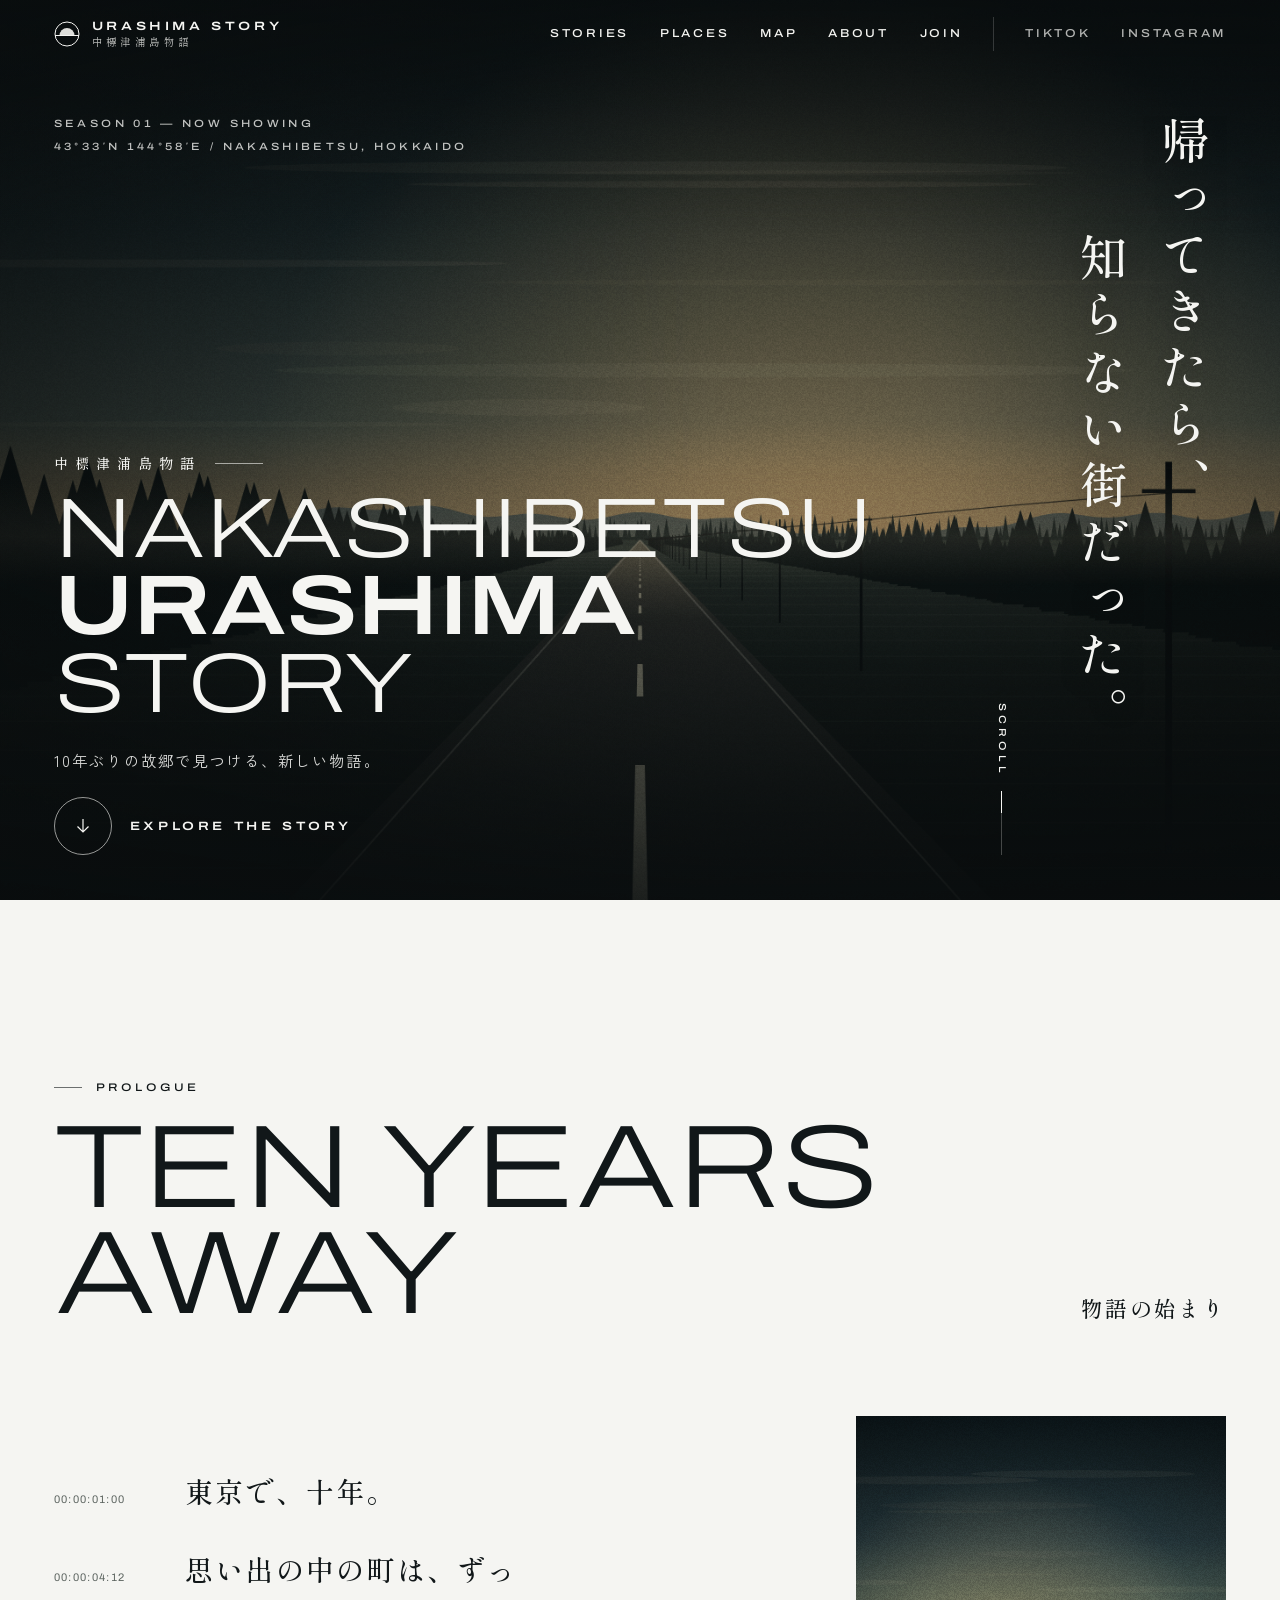
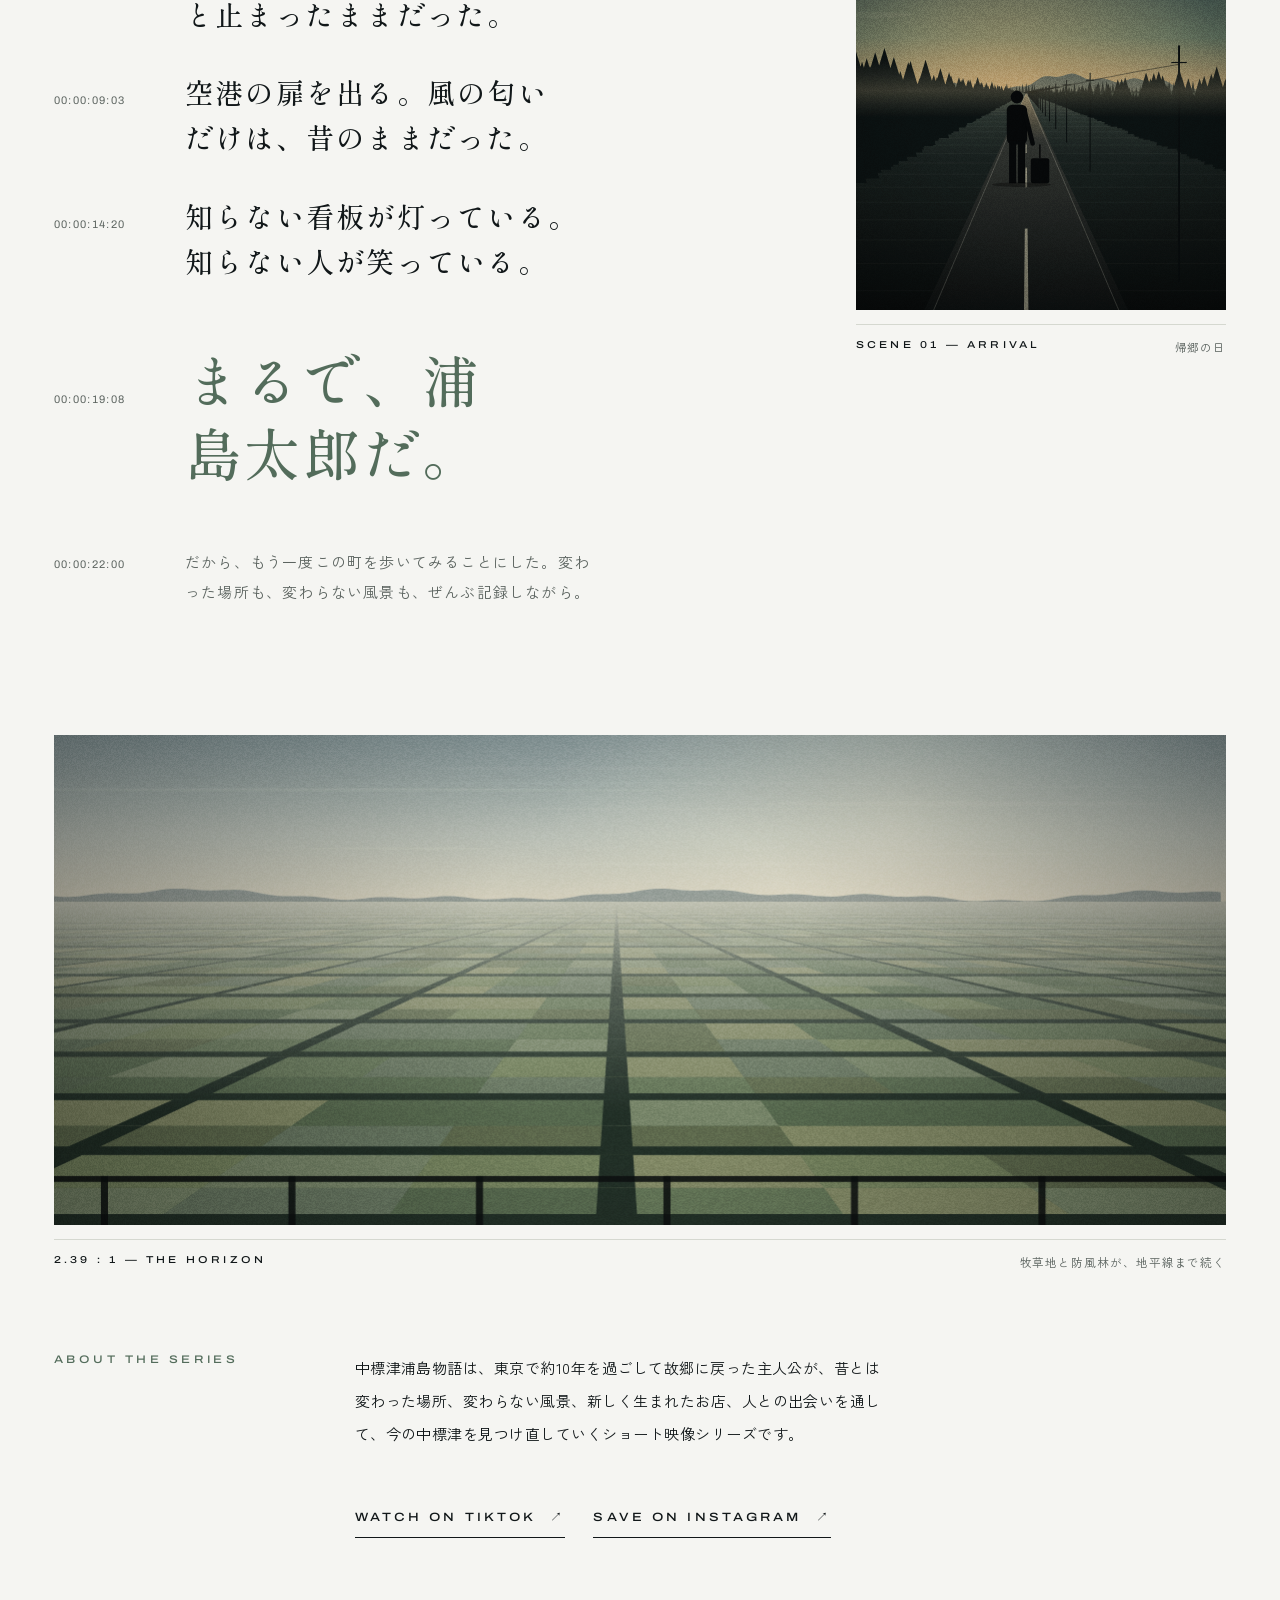
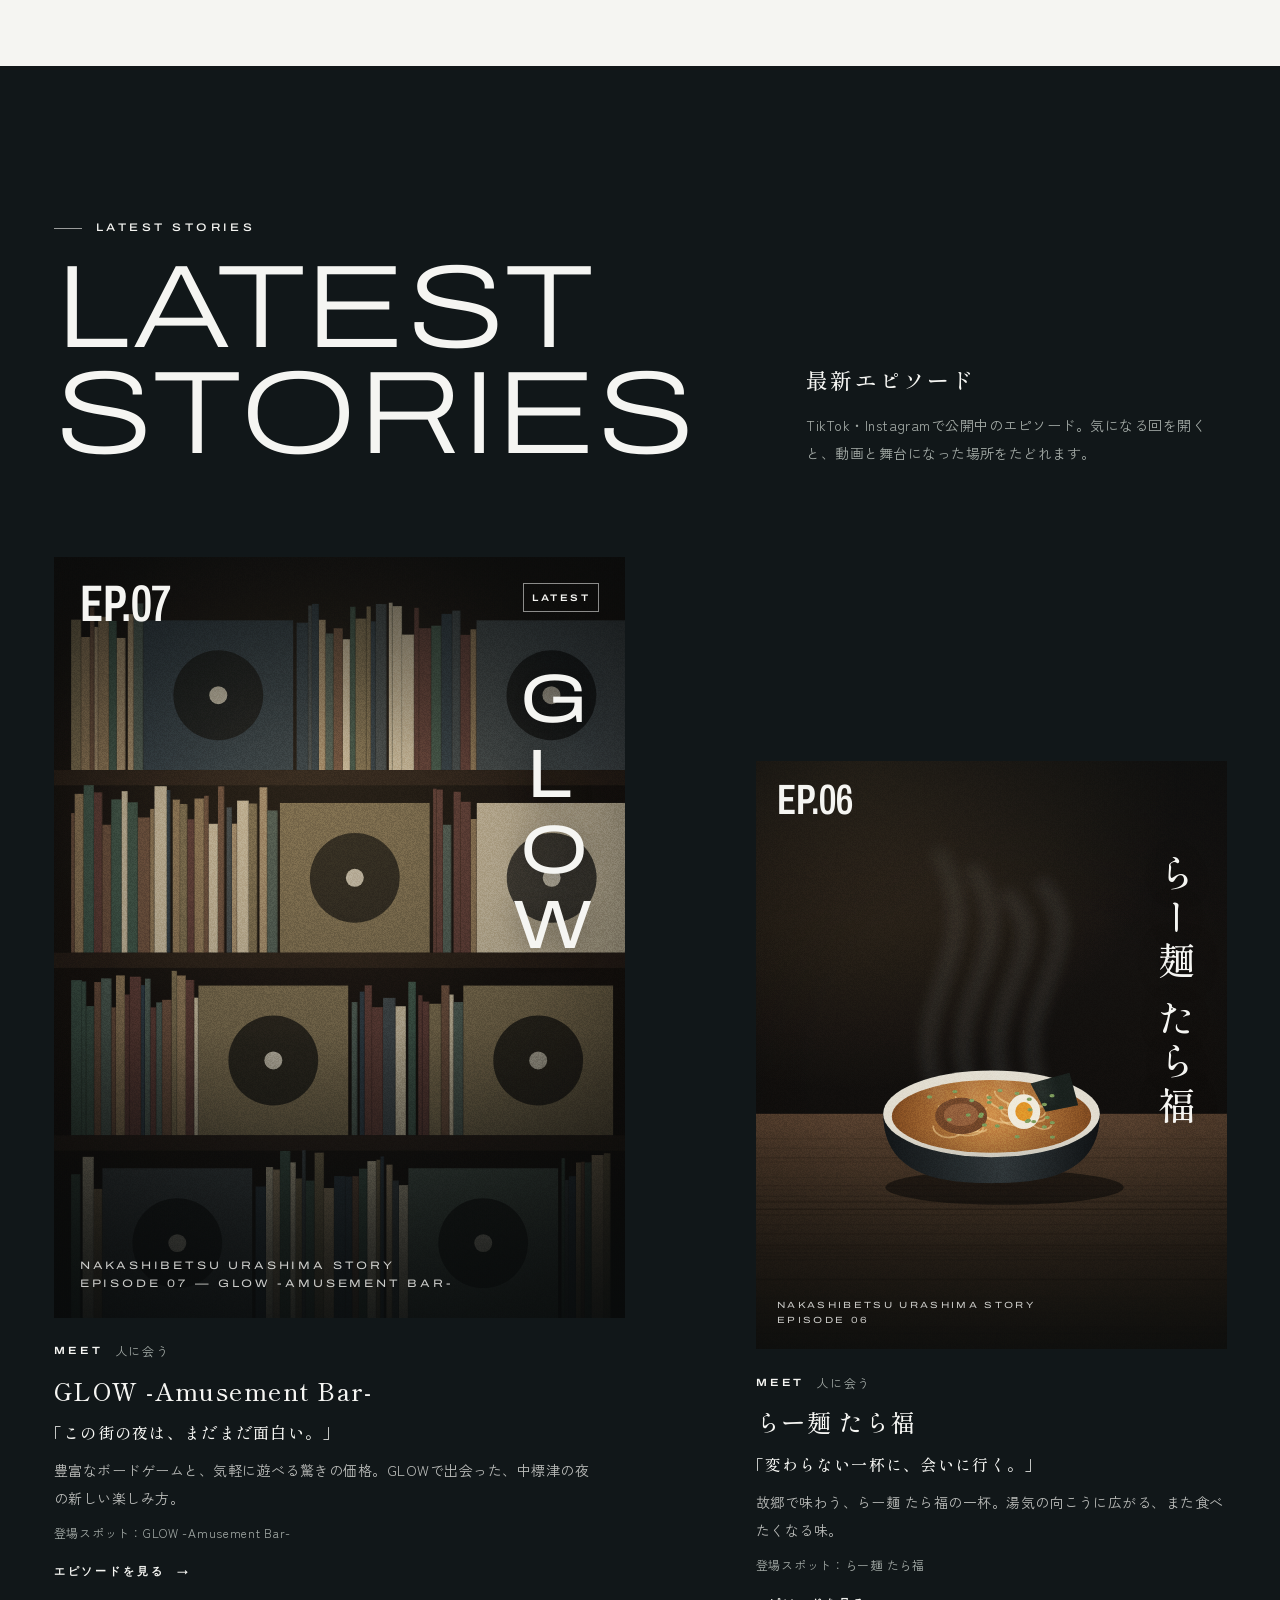
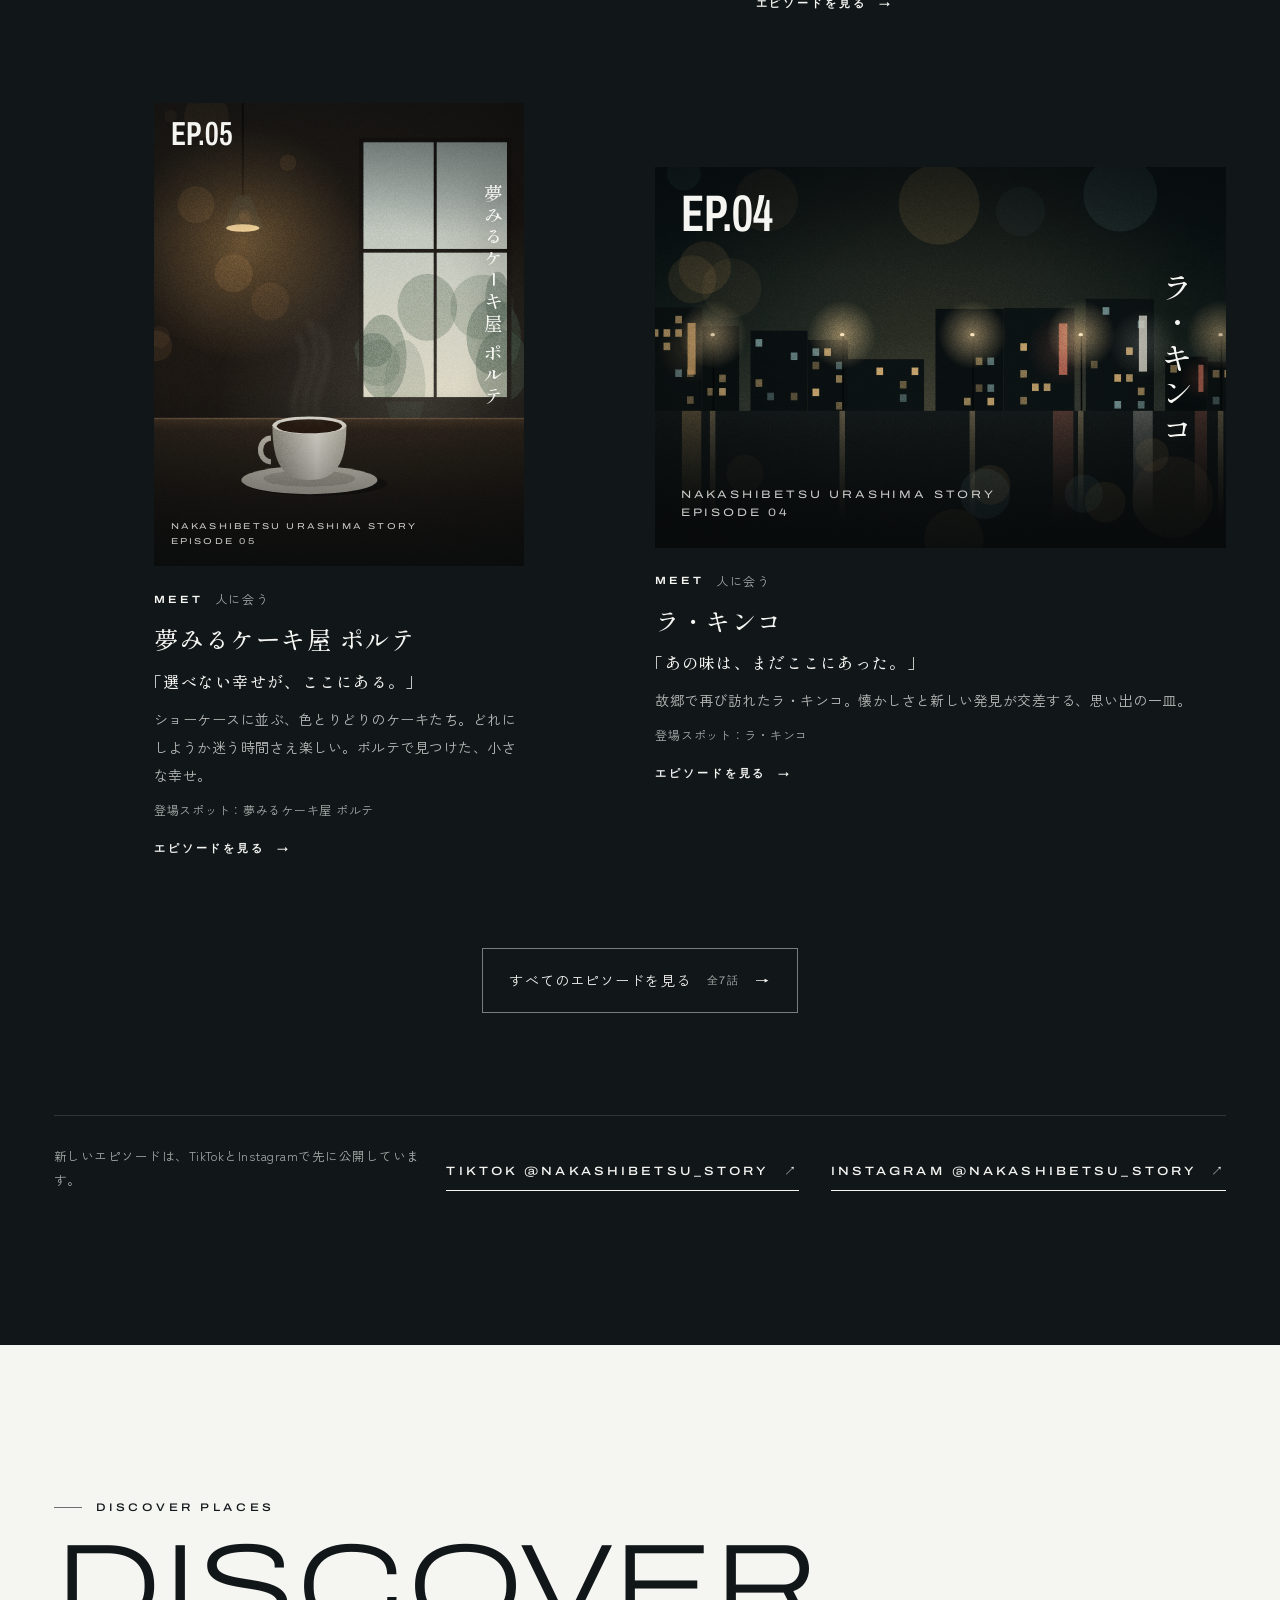
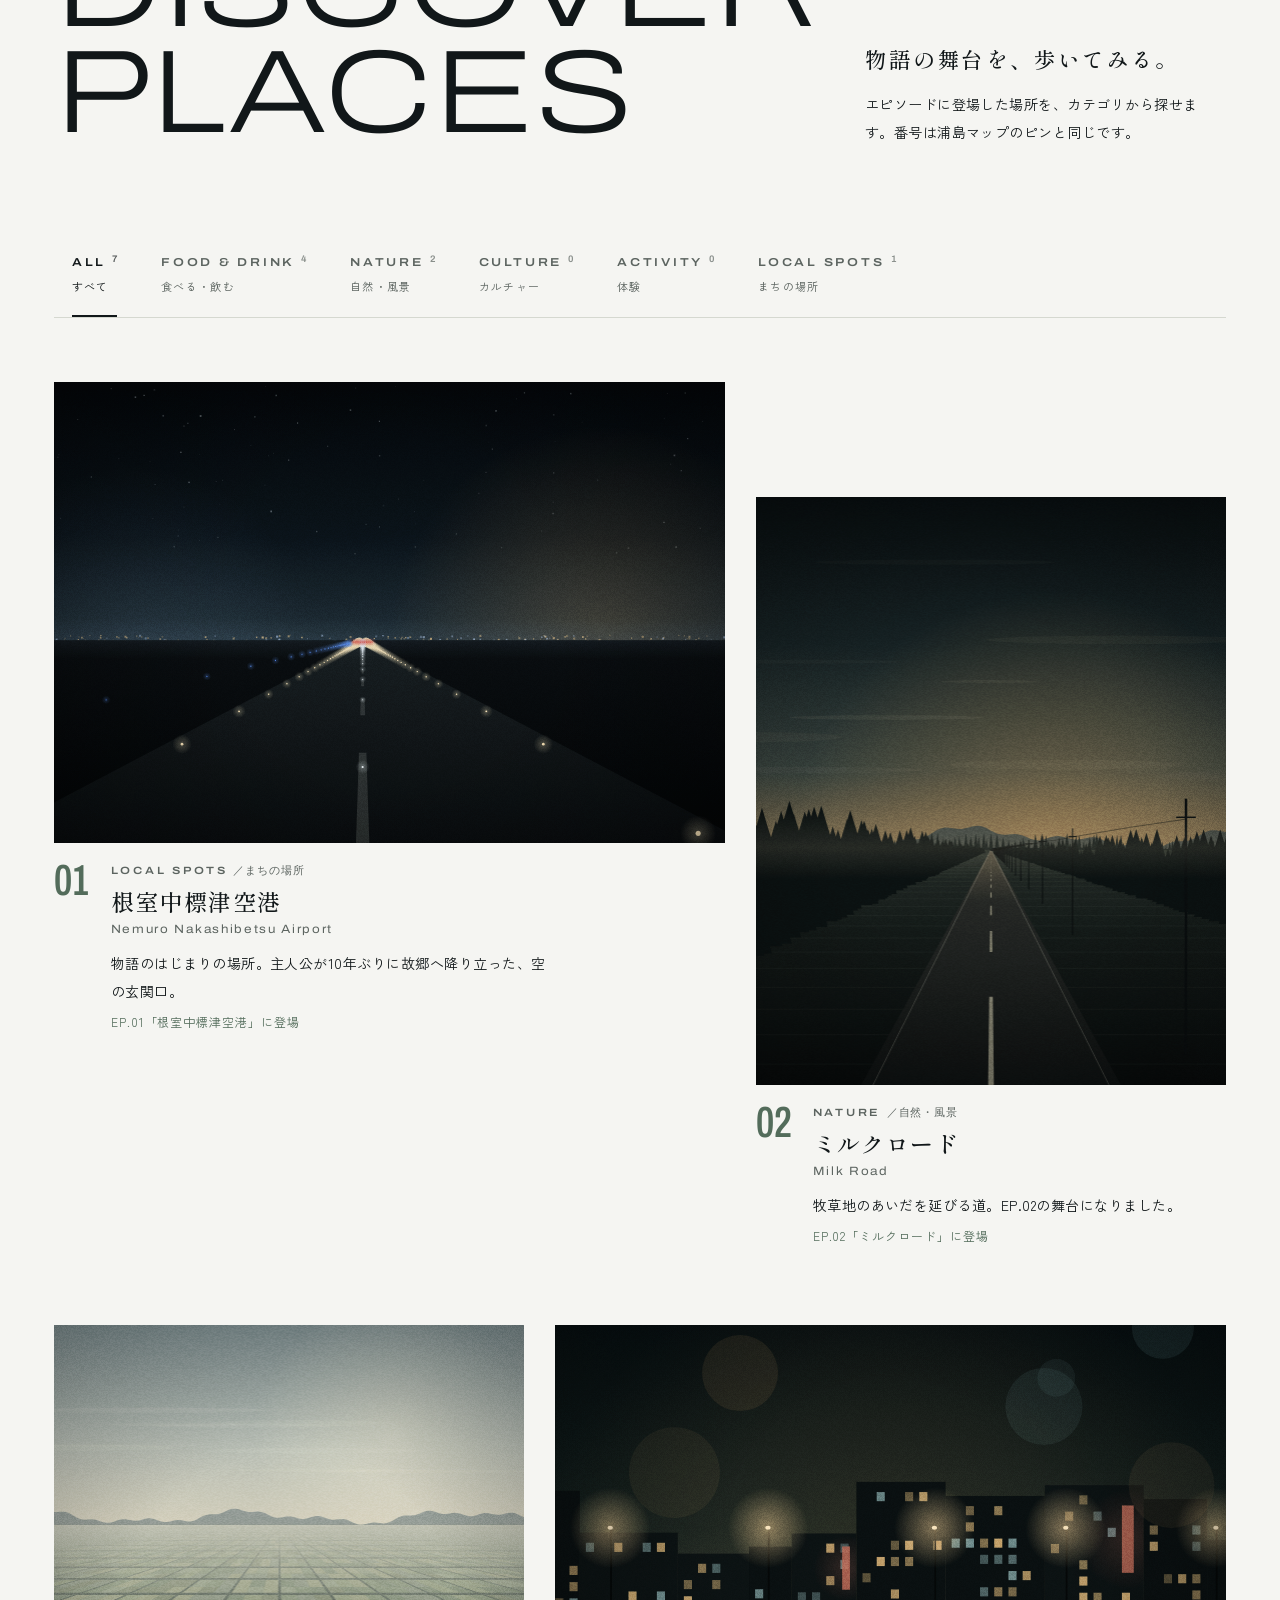
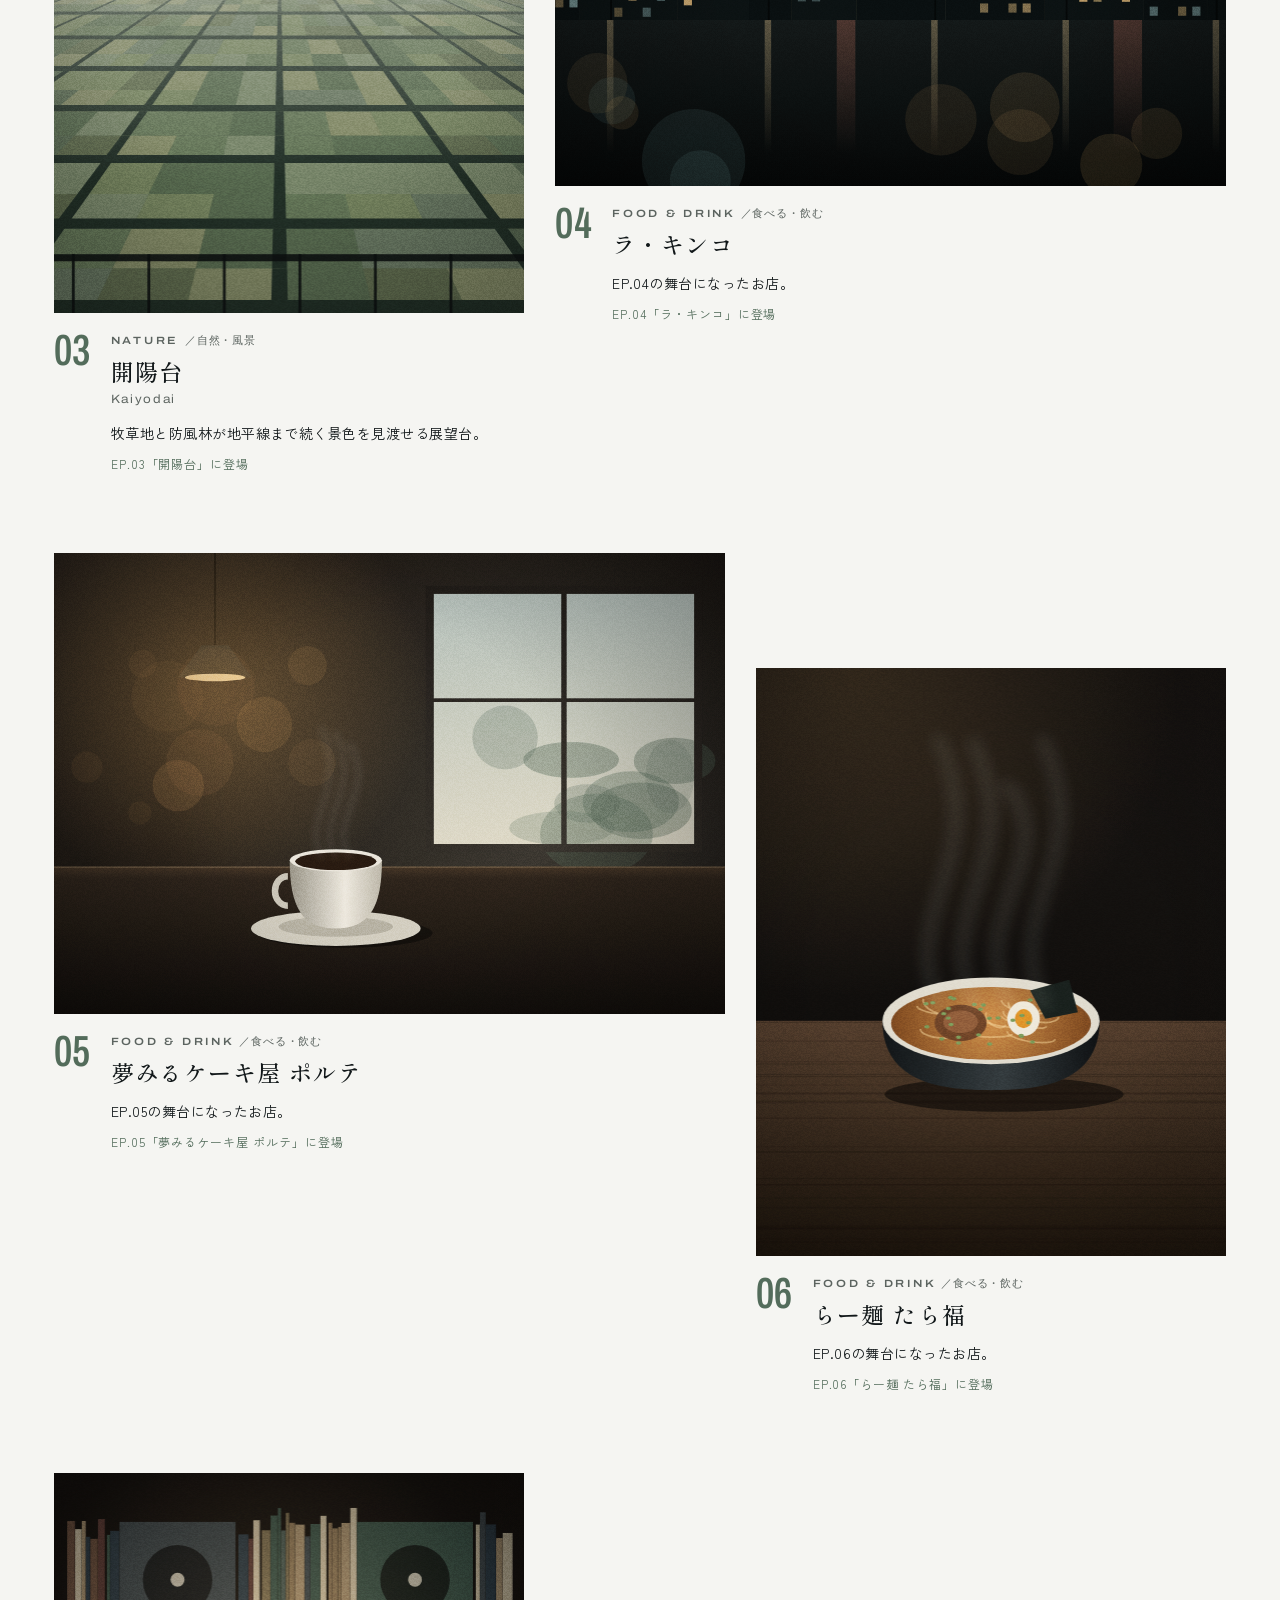
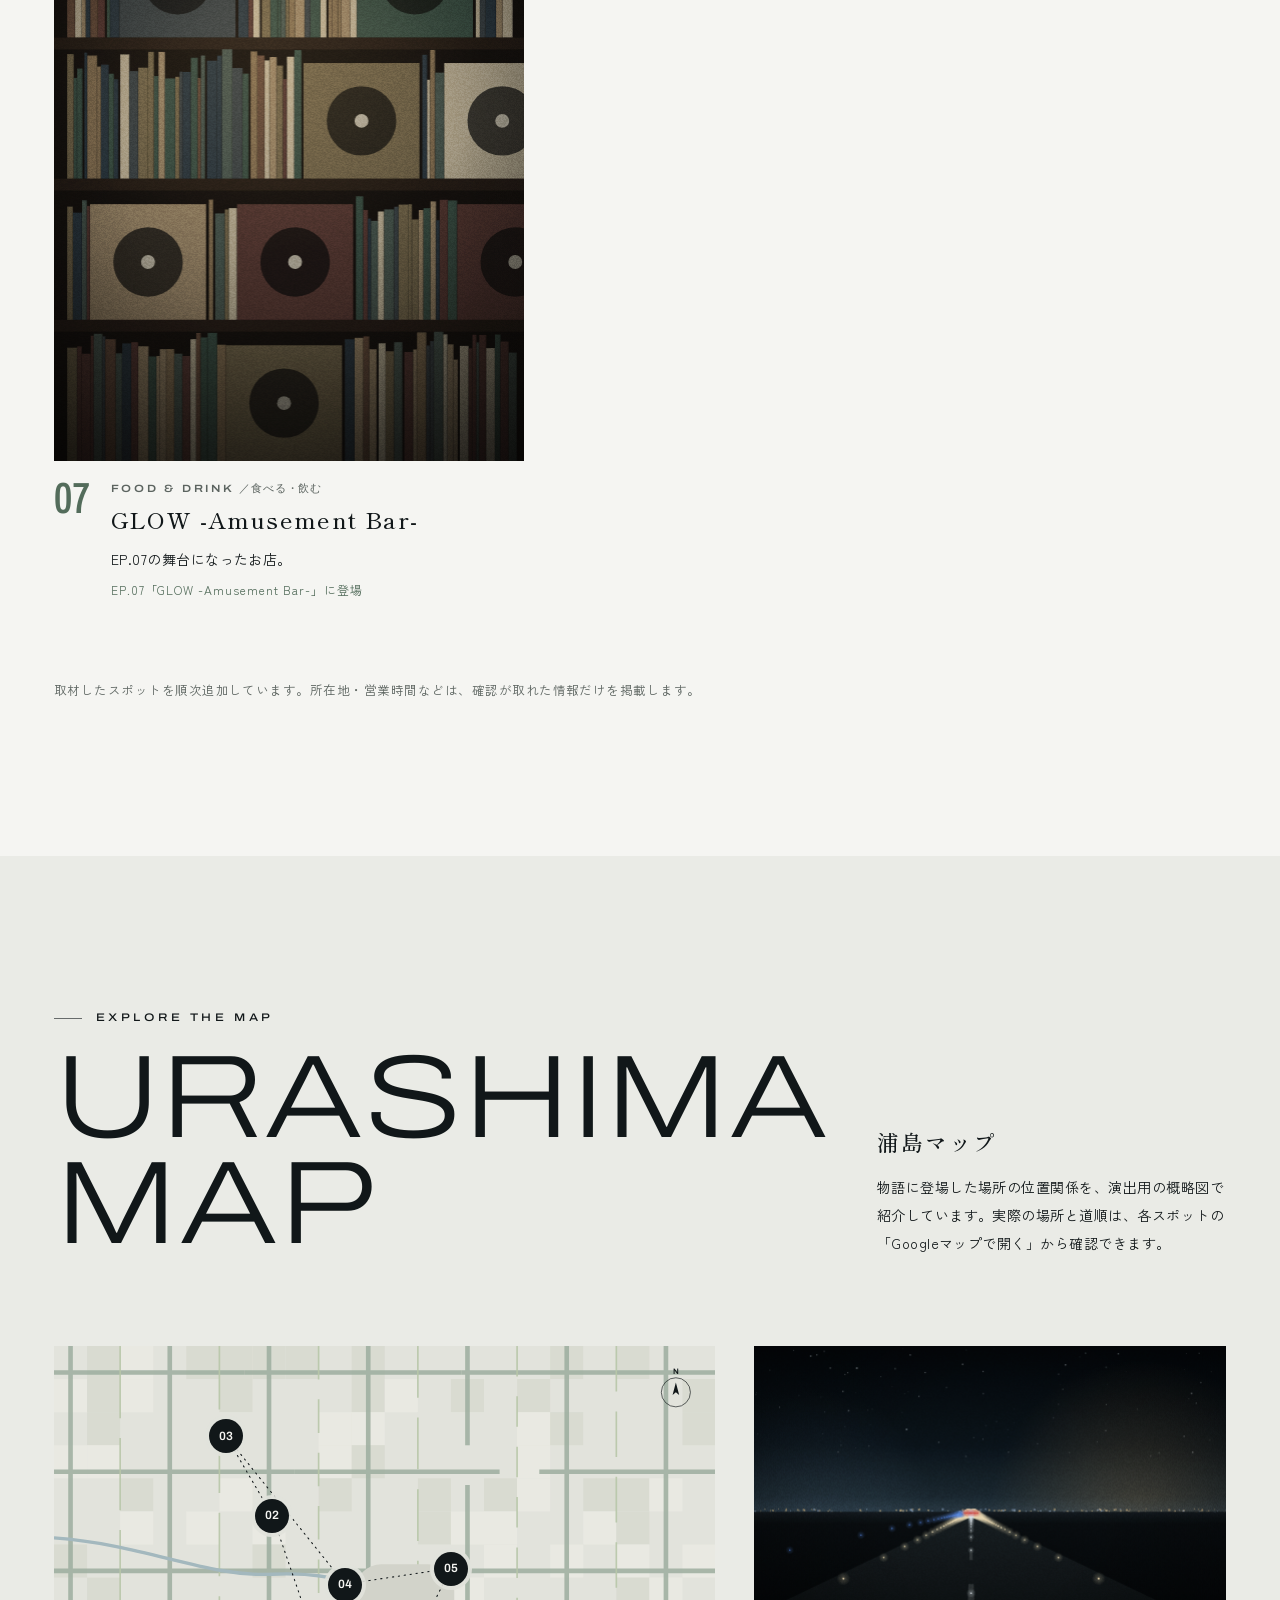
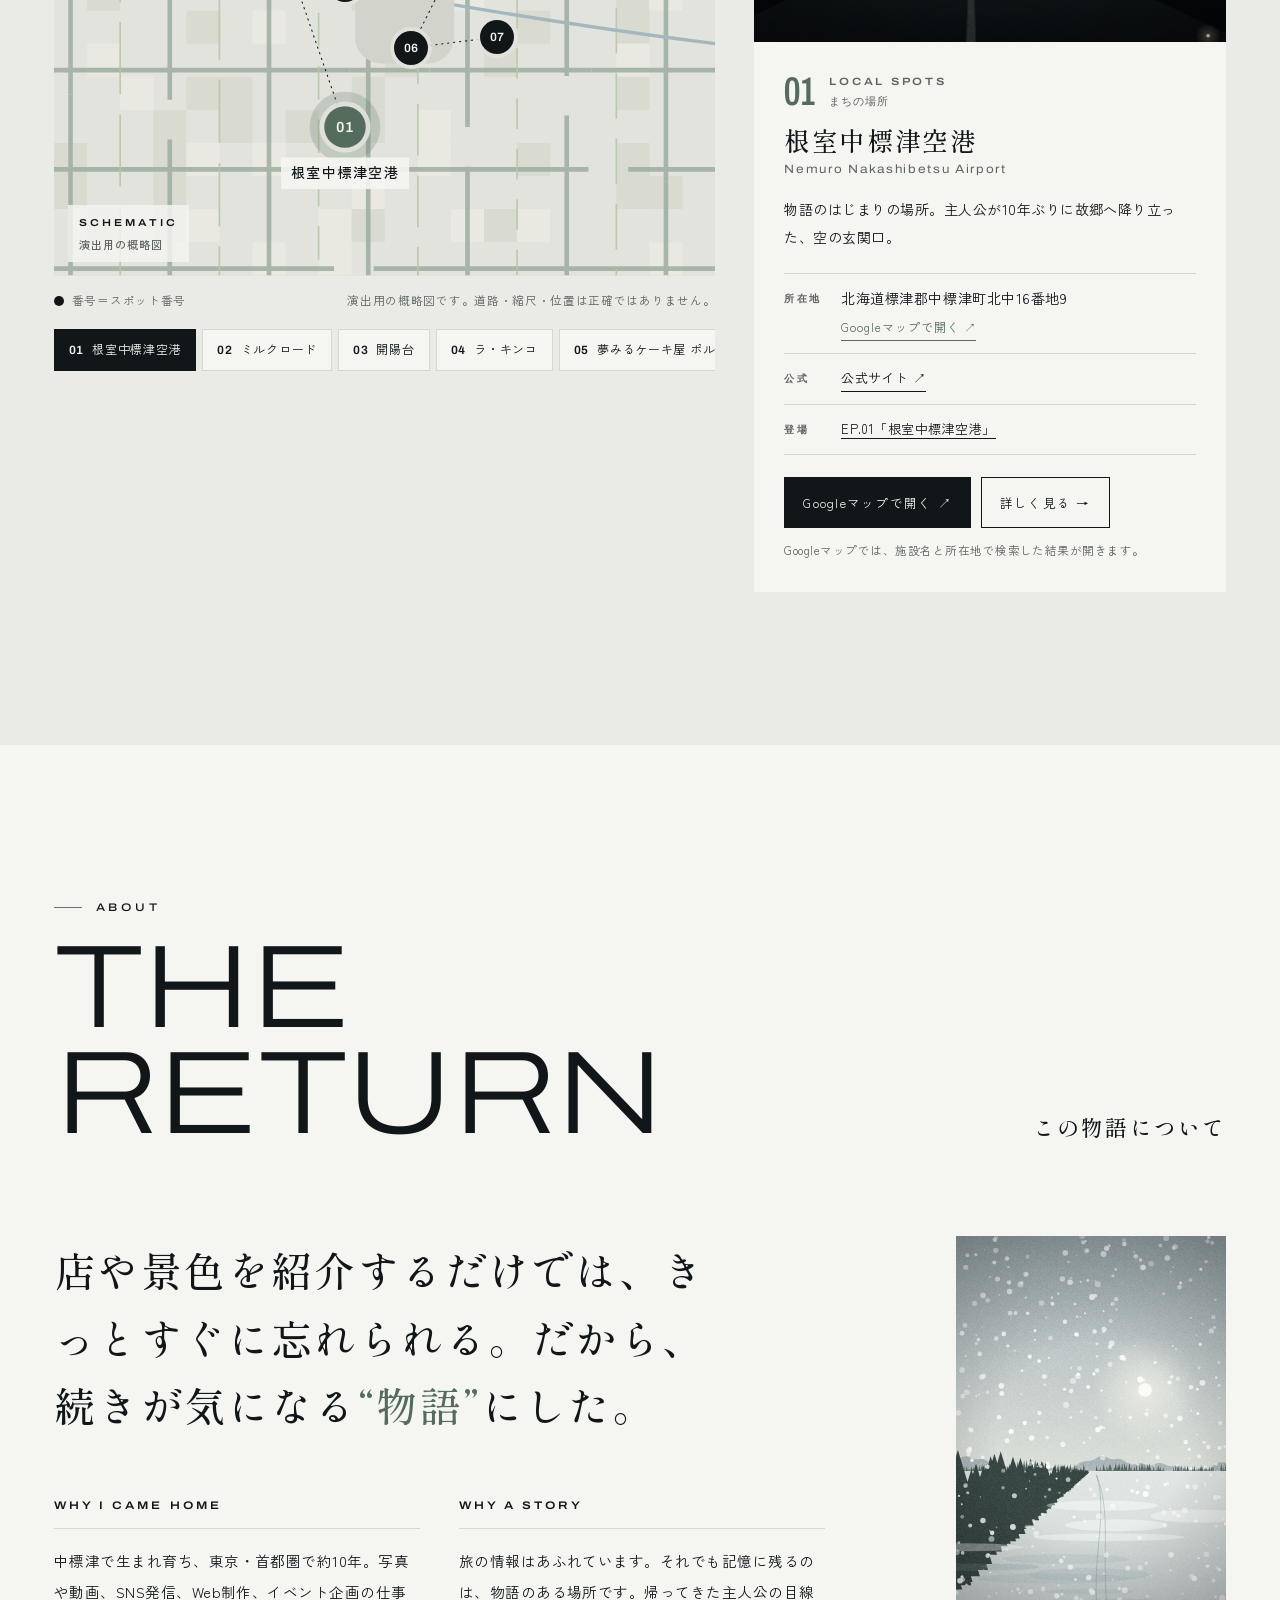
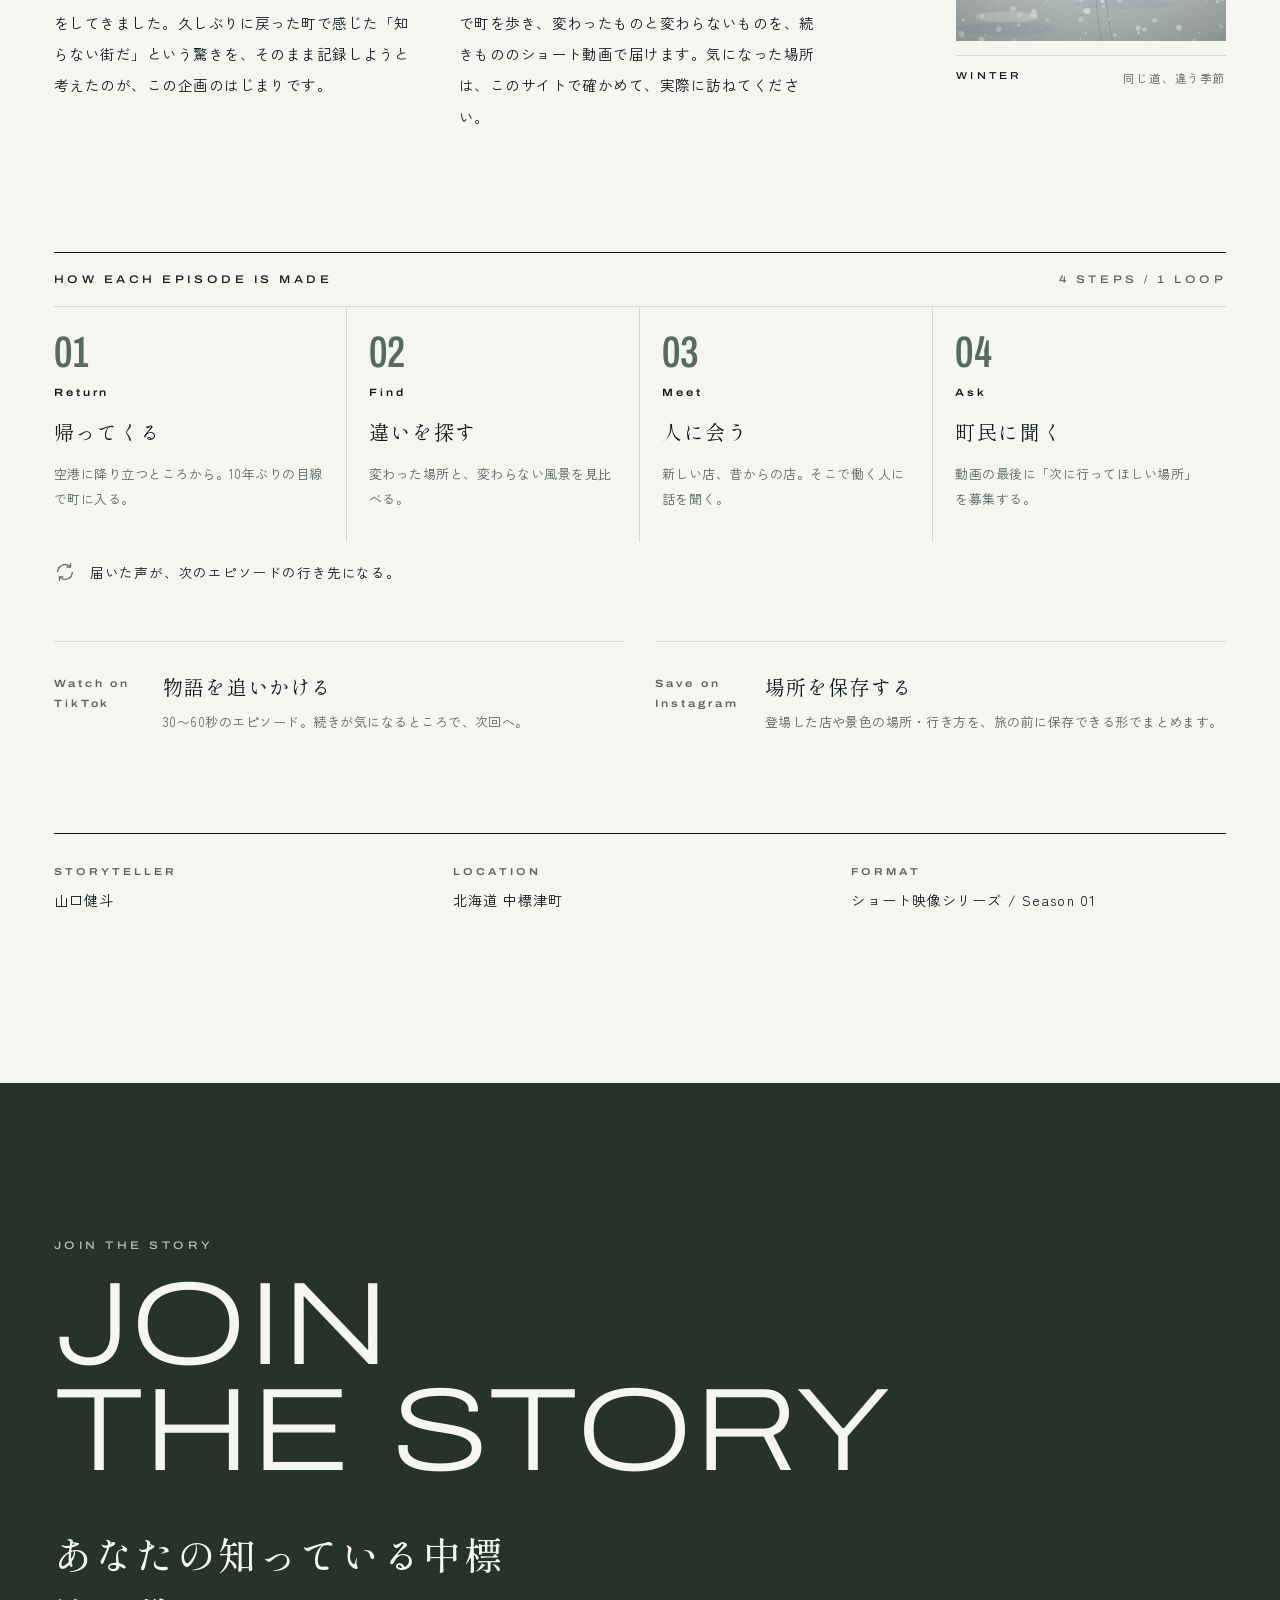
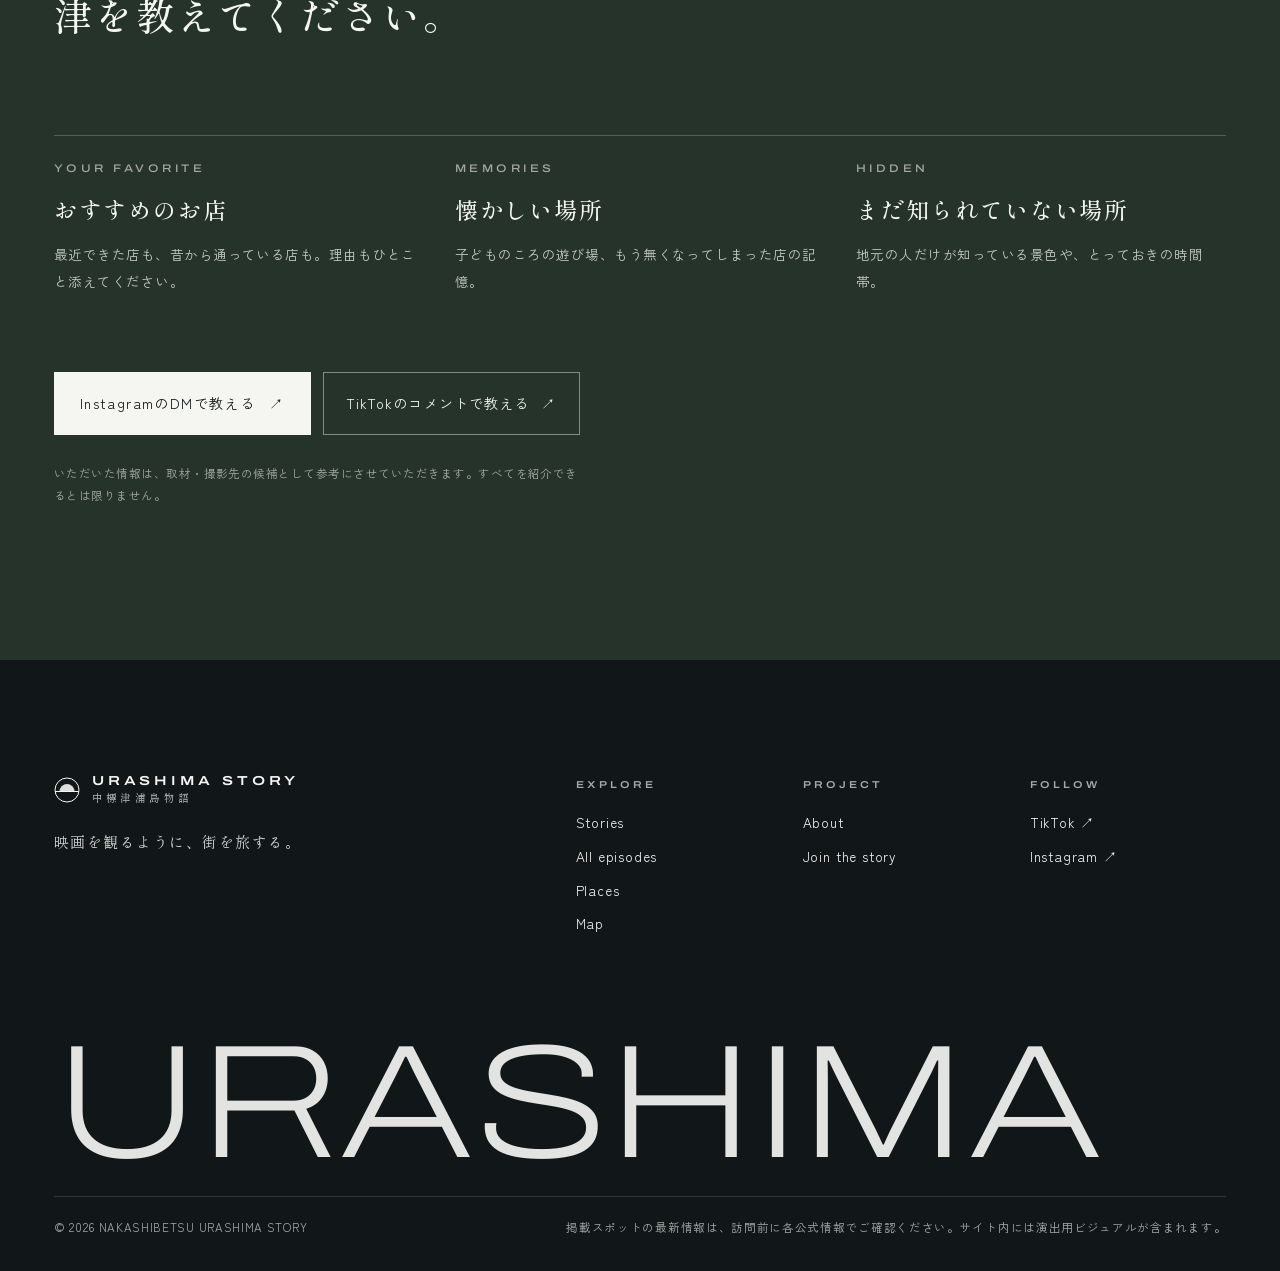
==== commit 5b3682c1: "Add files via upload" ====
--- a/index.html
+++ b/index.html
@@ -107,7 +107,6 @@
     </div>
     <div class="pro-grid">
       <div class="pro-lines">
-        <span class="draft draft-static">仮テキスト</span>
         <p class="line rv"><span class="tc">00:00:01:00</span><span class="txt">東京で、十年。</span></p>
         <p class="line rv"><span class="tc">00:00:04:12</span><span class="txt">思い出の中の町は、ずっと止まったままだった。</span></p>
         <p class="line rv"><span class="tc">00:00:09:03</span><span class="txt">空港の扉を出る。風の匂いだけは、昔のままだった。</span></p>
@@ -153,7 +152,7 @@
       <a class="btn-ghost" href="#episodes" data-open="episodes">すべてのエピソードを見る<span class="count" data-ep-count></span><i aria-hidden="true">→</i></a>
     </div>
     <div class="stories-foot">
-      <p>新しいエピソードは、TikTokとInstagramで先に公開しています。<br><span class="ph-inline">※ 写真は撮影準備中のため、仮のイメージを表示しています。</span></p>
+      <p>新しいエピソードは、TikTokとInstagramで先に公開しています。</p>
       <div class="follow-row">
         <a class="link-line" data-sns="tiktok" href="https://www.tiktok.com/@nakashibetsu_story" target="_blank" rel="noopener">TikTok @nakashibetsu_story <i aria-hidden="true">↗</i></a>
         <a class="link-line" data-sns="instagram" href="https://www.instagram.com/nakashibetsu_story/" target="_blank" rel="noopener">Instagram @nakashibetsu_story <i aria-hidden="true">↗</i></a>
@@ -178,7 +177,7 @@
     <div class="filters" id="filters" role="group" aria-label="カテゴリで絞り込む"></div>
     <div class="place-grid" id="placeGrid"></div>
     <div class="places-note">
-      <p>取材したスポットを順次追加しています。所在地・営業時間などは、確認が取れた情報だけを掲載します。<br>写真が「仮イメージ」のスポットは撮影準備中です。実際の店舗・風景とは異なります。</p>
+      <p>取材したスポットを順次追加しています。所在地・営業時間などは、確認が取れた情報だけを掲載します。</p>
     </div>
   </div>
 </section>
@@ -232,7 +231,6 @@
           <h3>WHY A STORY</h3>
           <p>旅の情報はあふれています。それでも記憶に残るのは、物語のある場所です。帰ってきた主人公の目線で町を歩き、変わったものと変わらないものを、続きもののショート動画で届けます。気になった場所は、このサイトで確かめて、実際に訪ねてください。</p>
         </div>
-        <p class="note draft-note" style="grid-column:1 / -1"><span class="draft draft-static">仮テキスト</span>本文は仮の文章です。</p>
       </div>
       <div class="steps rv">
         <div class="steps-head"><p class="eyebrow">How each episode is made</p><p class="eyebrow" style="color:var(--stone)">4 steps / 1 loop</p></div>
@@ -272,7 +270,7 @@
     <div class="join-cta">
       <a class="btn-light" data-sns="instagram" href="https://www.instagram.com/nakashibetsu_story/" target="_blank" rel="noopener">InstagramのDMで教える<i aria-hidden="true">↗</i></a>
       <a class="btn-ghost" data-sns="tiktok" href="https://www.tiktok.com/@nakashibetsu_story" target="_blank" rel="noopener">TikTokのコメントで教える<i aria-hidden="true">↗</i></a>
-      <a class="btn-ghost" id="formBtn" href="#join" data-ready-label="情報提供フォームを開く">情報提供フォーム<span class="soon">準備中</span></a>
+      <a class="btn-ghost" id="formBtn" href="#join" hidden>情報提供フォームを開く<i aria-hidden="true">↗</i></a>
     </div>
     <p class="join-note">いただいた情報は、取材・撮影先の候補として参考にさせていただきます。すべてを紹介できるとは限りません。</p>
   </div>
@@ -291,13 +289,13 @@
         <p class="lede">映画を観るように、街を旅する。</p>
       </div>
       <div><h4>EXPLORE</h4><ul><li><a href="#stories">Stories</a></li><li><a href="#episodes" data-open="episodes">All episodes</a></li><li><a href="#places">Places</a></li><li><a href="#map">Map</a></li></ul></div>
-      <div><h4>PROJECT</h4><ul><li><a href="#about">About</a></li><li><a href="#join">Join the story</a></li><li><a id="contactLink" href="#join">Contact <span class="soon">準備中</span></a></li></ul></div>
+      <div><h4>PROJECT</h4><ul><li><a href="#about">About</a></li><li><a href="#join">Join the story</a></li><li id="contactItem" hidden><a id="contactLink" href="#join">Contact ↗</a></li></ul></div>
       <div><h4>FOLLOW</h4><ul><li><a data-sns="tiktok" href="https://www.tiktok.com/@nakashibetsu_story" target="_blank" rel="noopener">TikTok ↗</a></li><li><a data-sns="instagram" href="https://www.instagram.com/nakashibetsu_story/" target="_blank" rel="noopener">Instagram ↗</a></li></ul></div>
     </div>
     <p class="wordmark" aria-hidden="true">URASHIMA</p>
     <div class="foot-bottom">
       <span>© 2026 NAKASHIBETSU URASHIMA STORY</span>
-      <span>掲載スポットの最新情報は、訪問前に各公式情報でご確認ください。</span>
+      <span>掲載スポットの最新情報は、訪問前に各公式情報でご確認ください。サイト内には演出用ビジュアルが含まれます。</span>
     </div>
   </div>
 </footer>
--- a/assets/css/style.css
+++ b/assets/css/style.css
@@ -209,7 +209,7 @@
 .fbtn{flex:none;display:flex;flex-direction:column;align-items:flex-start;gap:2px;padding:14px 18px 16px;position:relative;color:var(--stone);transition:color .3s}
 .fbtn b{font-family:var(--f-display);font-stretch:118%;font-weight:600;font-size:11.5px;letter-spacing:.24em}
 .fbtn small{font-size:11px;letter-spacing:.12em}
-.fbtn::after{content:"";position:absolute;left:18px;right:18px;bottom:-5px;height:2px;background:var(--ink);transform:scaleX(0);transition:transform .5s var(--ease)}
+.fbtn::after{content:"";position:absolute;left:18px;right:18px;bottom:-4px;height:2px;background:var(--ink);transform:scaleX(0);transition:transform .5s var(--ease)}
 .fbtn[aria-pressed="true"]{color:var(--ink)}
 .fbtn[aria-pressed="true"]::after{transform:scaleX(1)}
 .fbtn:hover{color:var(--ink)}
@@ -519,7 +519,7 @@
 .arc-filters::-webkit-scrollbar{display:none}
 .arc-f{flex:none;display:flex;flex-direction:column;align-items:flex-start;gap:2px;padding:12px 16px 14px;color:var(--ash);font-family:var(--f-display);font-stretch:118%;font-weight:600;font-size:11px;letter-spacing:.24em;position:relative;min-height:44px}
 .arc-f small{font-family:var(--f-gothic);font-weight:400;font-size:11px;letter-spacing:.1em}
-.arc-f::after{content:"";position:absolute;left:16px;right:16px;bottom:-5px;height:2px;background:var(--paper);transform:scaleX(0);transition:transform .5s var(--ease)}
+.arc-f::after{content:"";position:absolute;left:16px;right:16px;bottom:-4px;height:2px;background:var(--paper);transform:scaleX(0);transition:transform .5s var(--ease)}
 .arc-f[aria-pressed="true"]{color:var(--paper)}
 .arc-f[aria-pressed="true"]::after{transform:scaleX(1)}
 .arc-grid{list-style:none;margin:0;padding:0;display:grid;grid-template-columns:repeat(auto-fill,minmax(190px,1fr));gap:40px clamp(16px,2vw,28px)}
@@ -595,3 +595,38 @@
 .hero-ph{opacity:.7;font-size:10px}
 .logo-en{white-space:nowrap}
 @media (max-width:1100px){.nav{gap:18px}.nav .sns{padding-left:18px}}
+
+/* =========================================================
+   横スクロールの帯（PLACESカテゴリ／マップのスポット／ALL STORIESカテゴリ）
+   - overflow-y:hidden … 帯の中身が縦に1pxでも動ける状態だと、ブラウザが縦スワイプまで
+     帯に割り当ててしまい、ページが上下に動かず中身がぐらつく。縦方向は動かない領域にする
+   - overscroll-behavior-x:contain … 端まで行ったときの横の引っ張りをページ側
+     （横揺れ・戻る操作）に伝えない。縦方向はページへそのまま伝える
+   - touch-action:manipulation … 縦横どちらのスワイプも通常どおり。ダブルタップ拡大の待ちを
+     なくしてタップを即反応に（ピンチでの拡大はそのまま使える）
+   ========================================================= */
+.filters,.spot-index,.arc-filters{
+  overflow-x:auto;overflow-y:hidden;
+  overscroll-behavior-x:contain;
+  touch-action:manipulation;
+  -webkit-overflow-scrolling:touch;
+}
+
+/* ---------- v7: エピソードのメインコピー ---------- */
+.story-copy{font-family:var(--f-mincho);font-weight:500;font-size:clamp(15px,1.25vw,18px);line-height:1.7;letter-spacing:.08em;margin-left:-.5em;text-wrap:balance}
+.story-lead{display:-webkit-box;-webkit-box-orient:vertical;-webkit-line-clamp:4;line-clamp:4;overflow:hidden}
+.sd-copy{font-family:var(--f-mincho);font-weight:500;font-size:clamp(22px,2.3vw,32px);line-height:1.6;letter-spacing:.08em;margin:10px 0 0 -.5em;text-wrap:balance}
+.sd-copy + .sd-lead{font-size:clamp(15px,1.25vw,18px);color:rgba(245,245,242,.82)}
+.arc-copy{font-family:var(--f-mincho);font-size:12.5px;line-height:1.7;letter-spacing:.04em;color:var(--ash);margin-left:-.5em;display:-webkit-box;-webkit-box-orient:vertical;-webkit-line-clamp:2;line-clamp:2;overflow:hidden}
+/* 日本語の改行位置：<wbr>・スペースの位置で折り返し、入りきらない語だけ途中で折る */
+.story-copy,.sd-copy,.arc-copy,.sd-title,.story-title,.spd-title,.arc-meta strong{word-break:keep-all;overflow-wrap:anywhere}
+.sd-copy{text-wrap:wrap}
+@media (max-width:600px){.sd-copy{font-size:clamp(19px,5.6vw,24px)}}
+
+/* ---------- v8: 所在地 ---------- */
+.facts dd.addr{display:flex;flex-direction:column;align-items:flex-start;gap:6px}
+.addr-text{font-size:14px;line-height:1.75;letter-spacing:.04em;overflow-wrap:anywhere;word-break:normal}
+.facts .addr-map{font-size:12px;letter-spacing:.08em;color:var(--moss);border-bottom:1px solid currentColor;padding-bottom:1px}
+.sheet[data-theme="dark"] .facts .addr-map{color:#8FA996}
+.facts dd{min-width:0;overflow-wrap:anywhere}
+.facts-links a + a{margin-left:0}
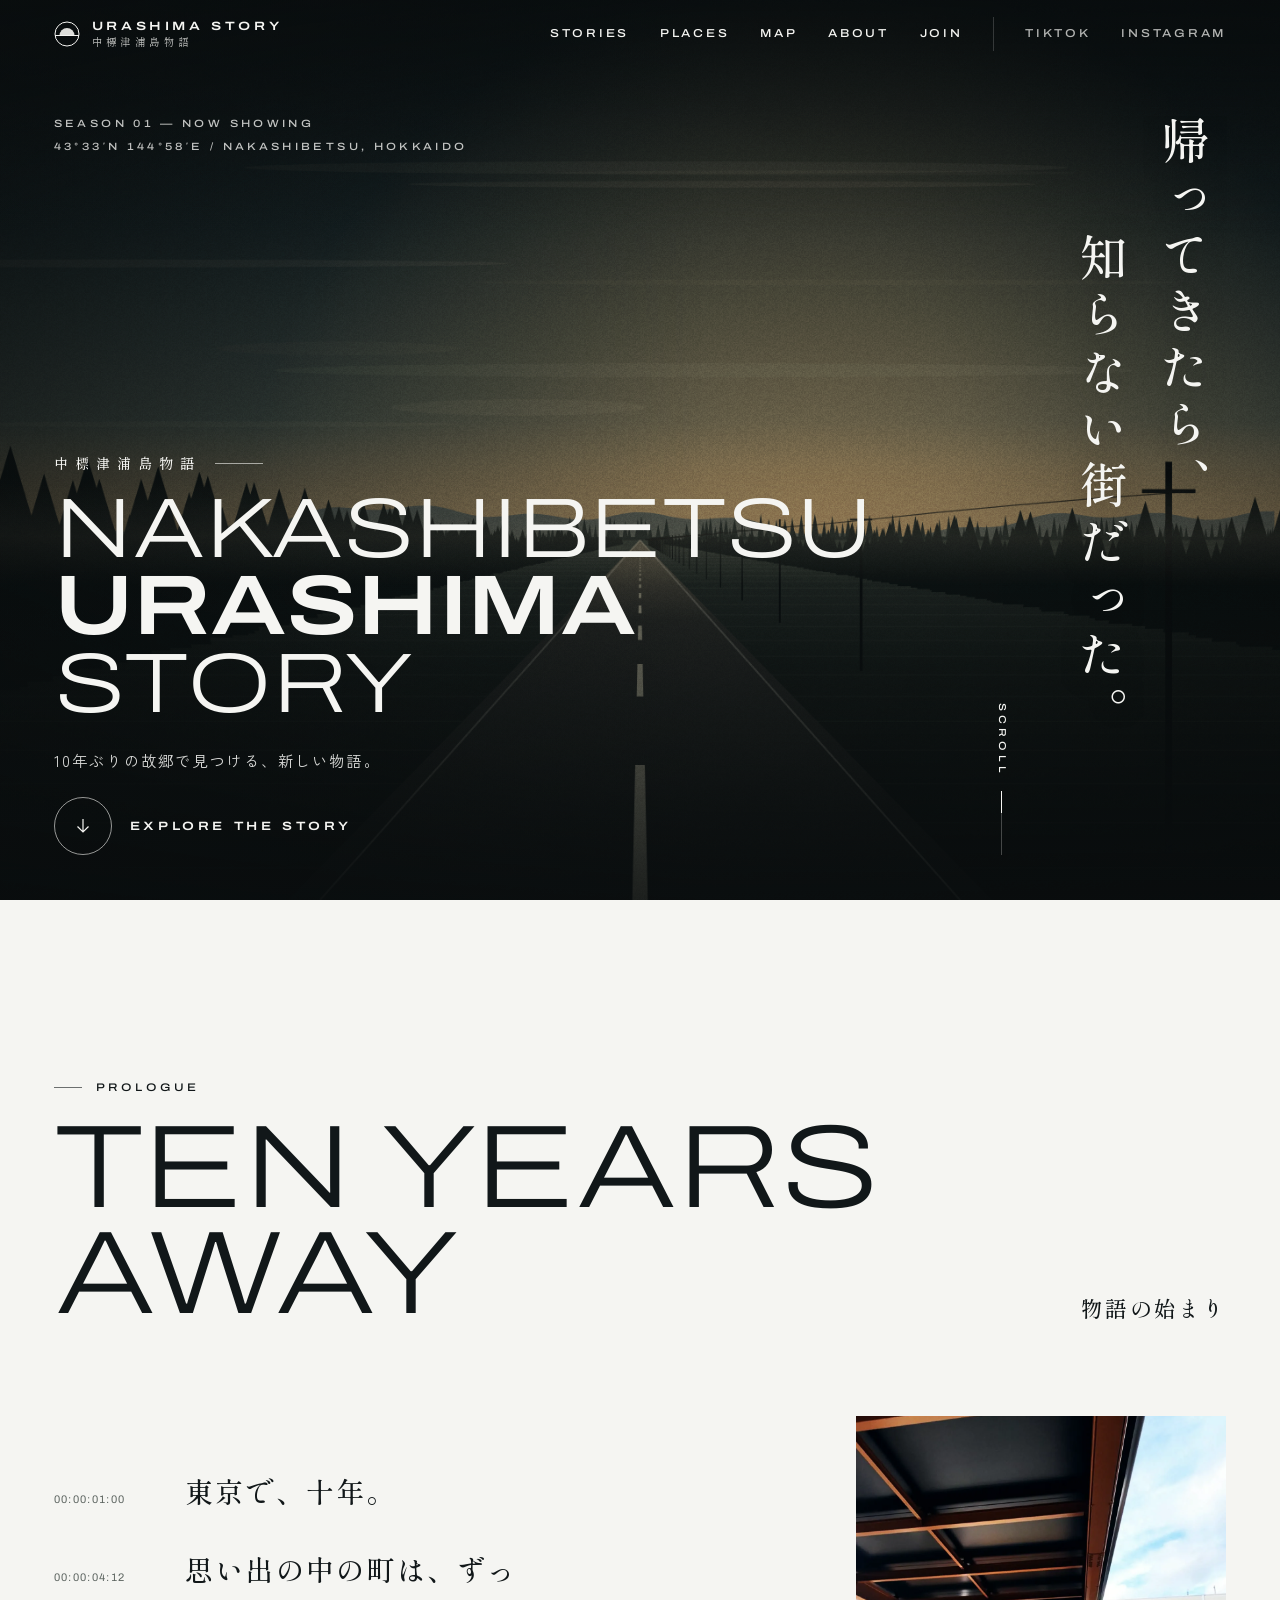
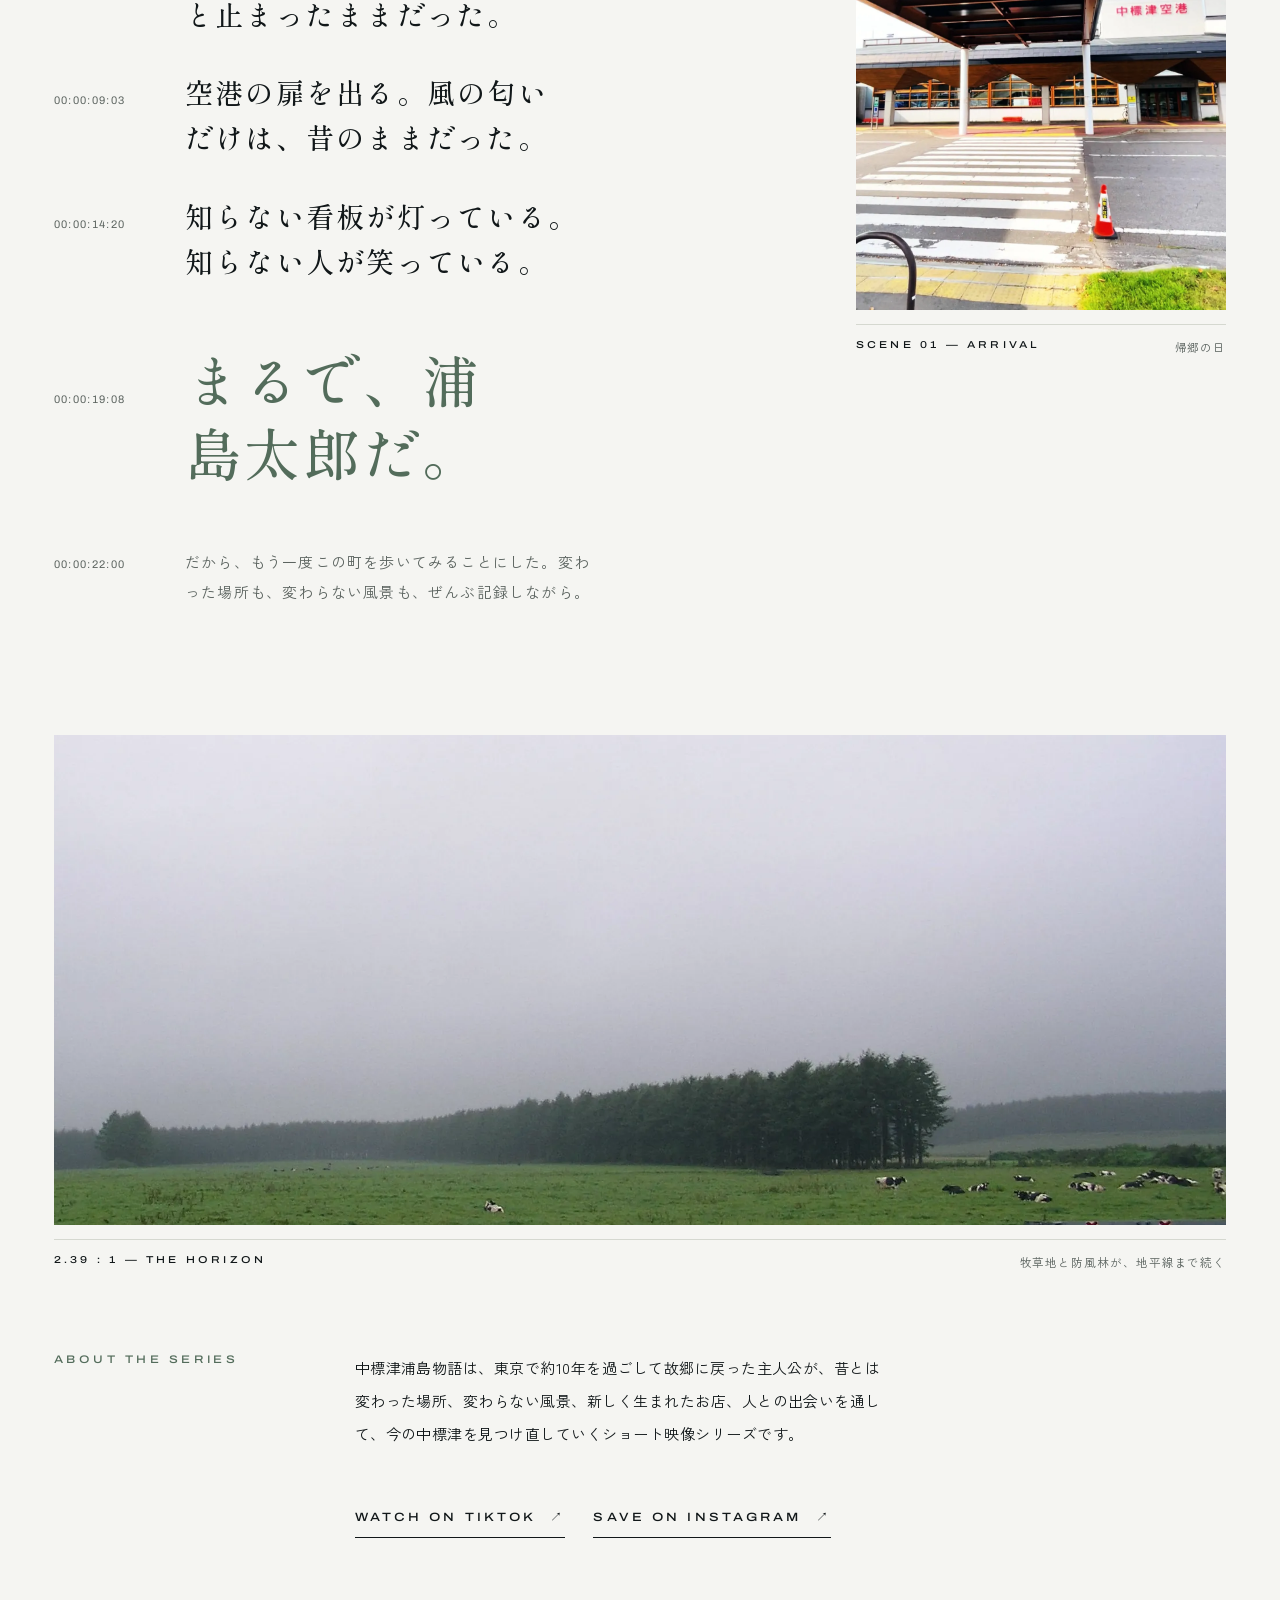
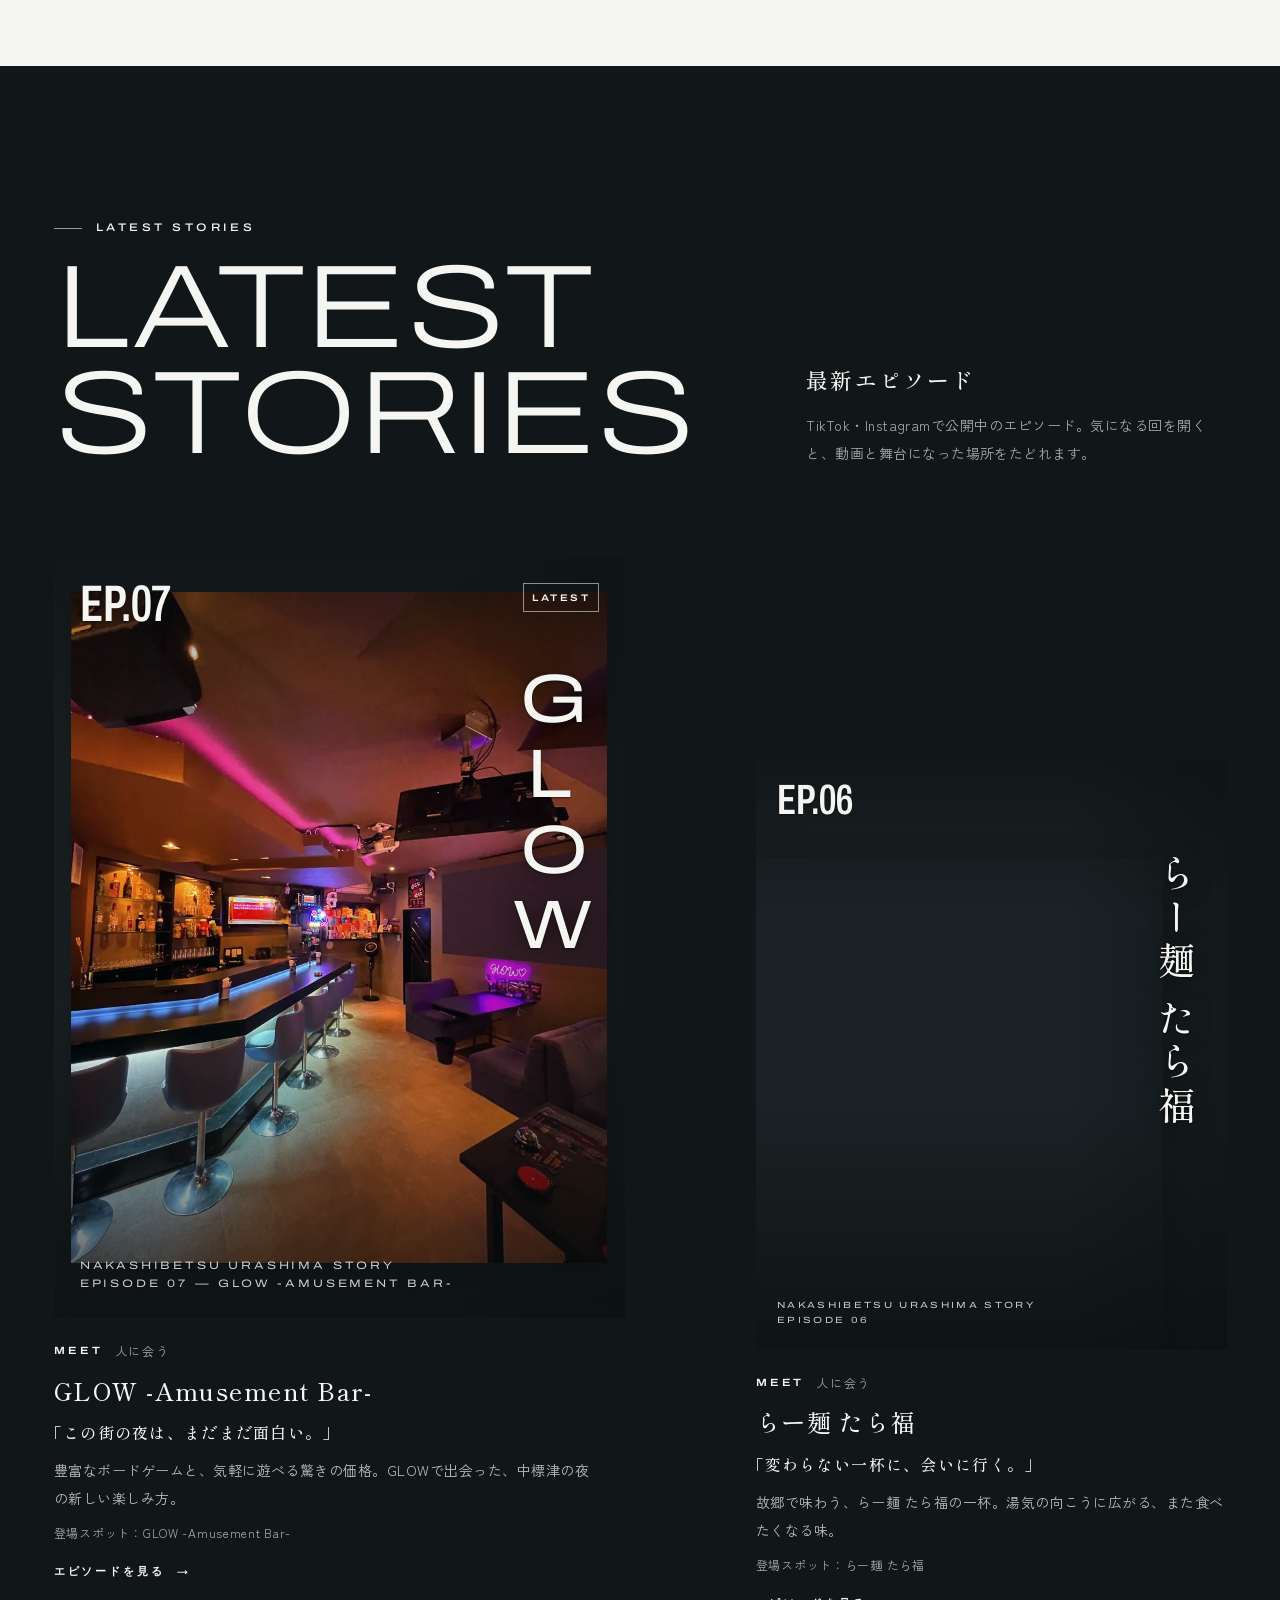
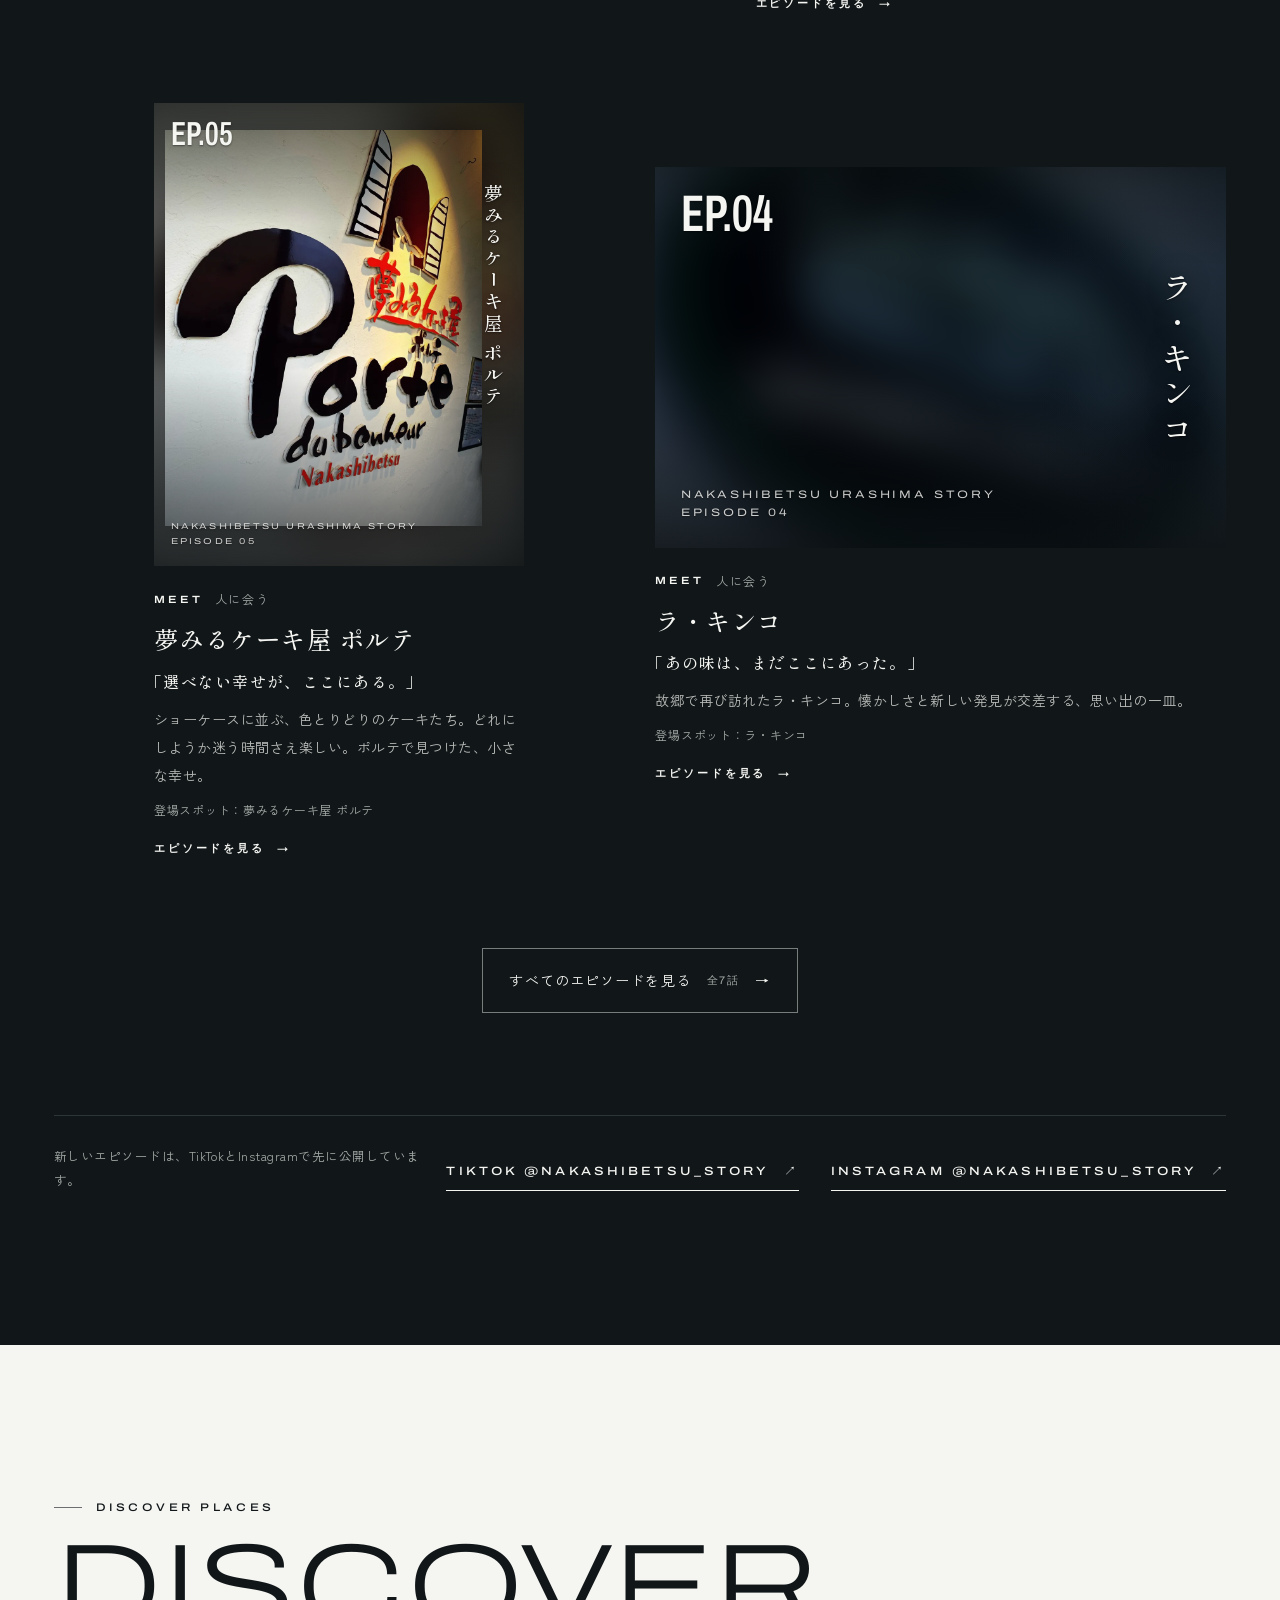
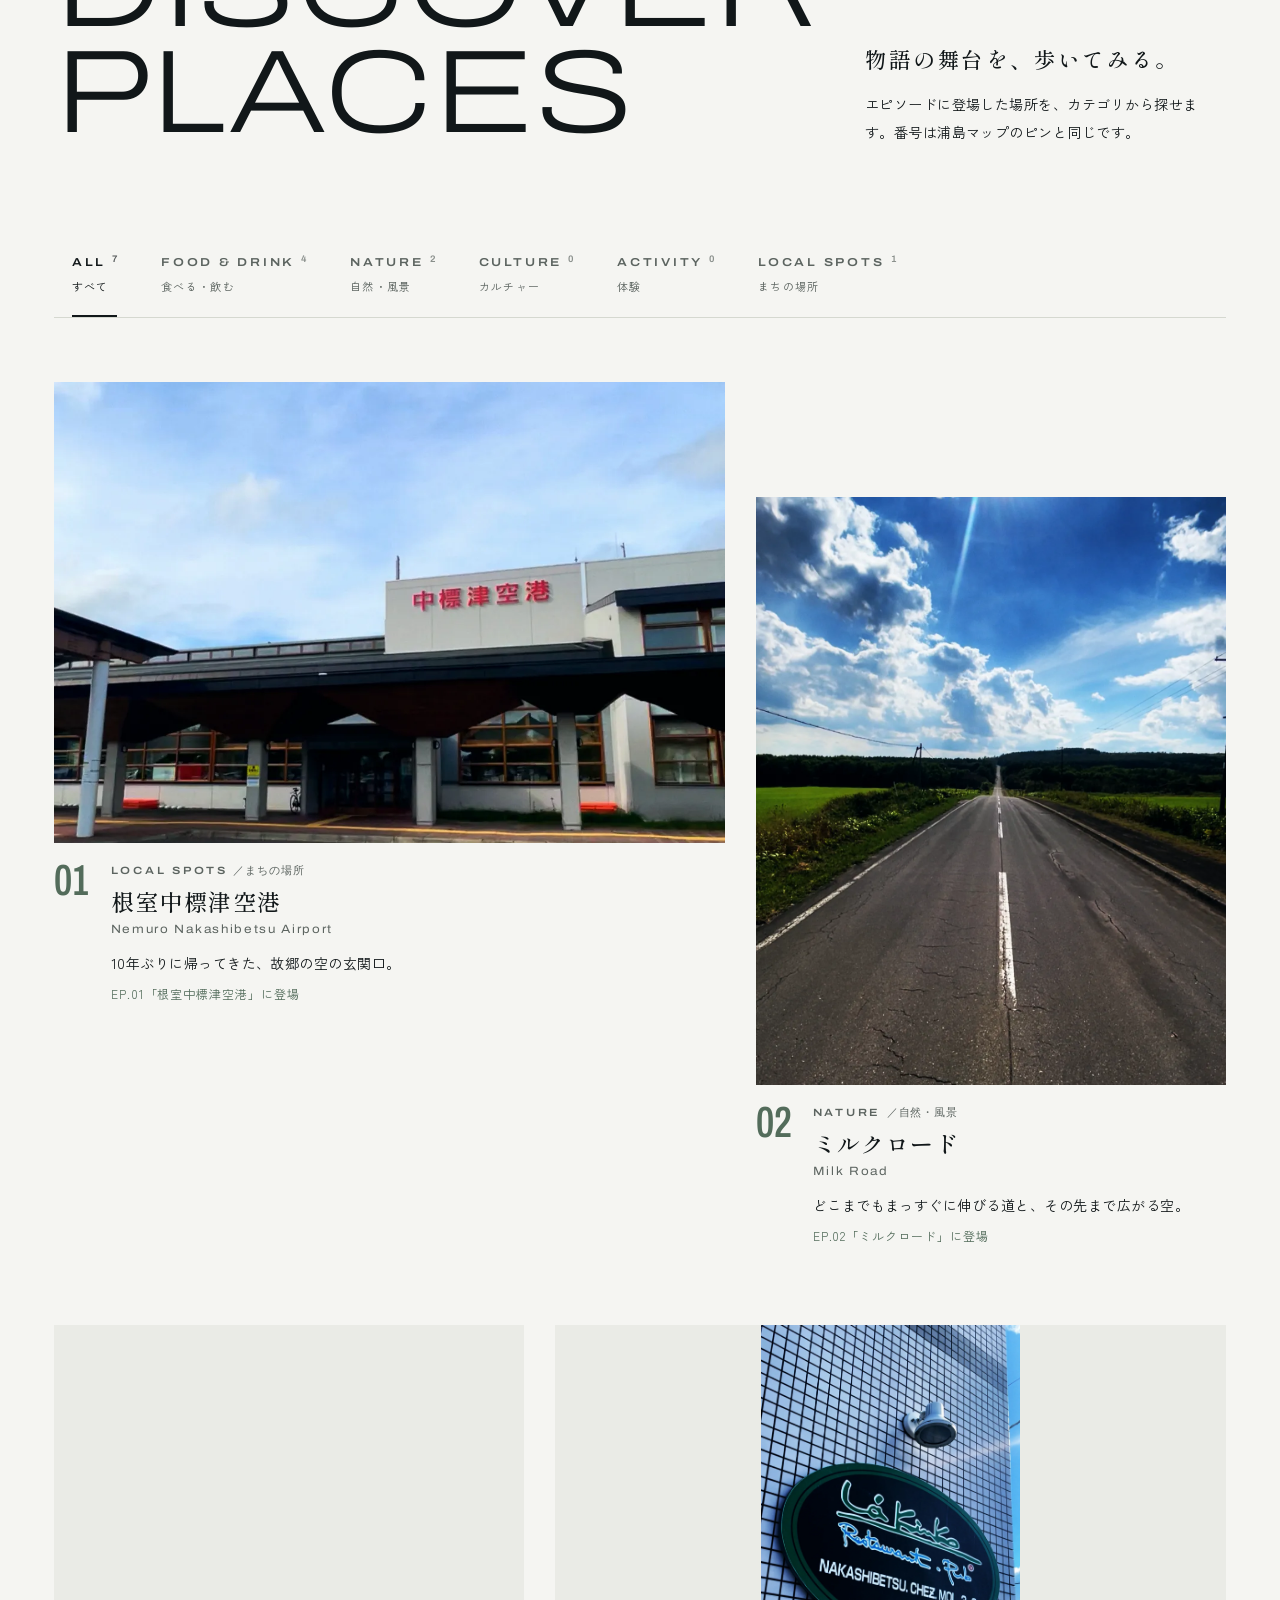
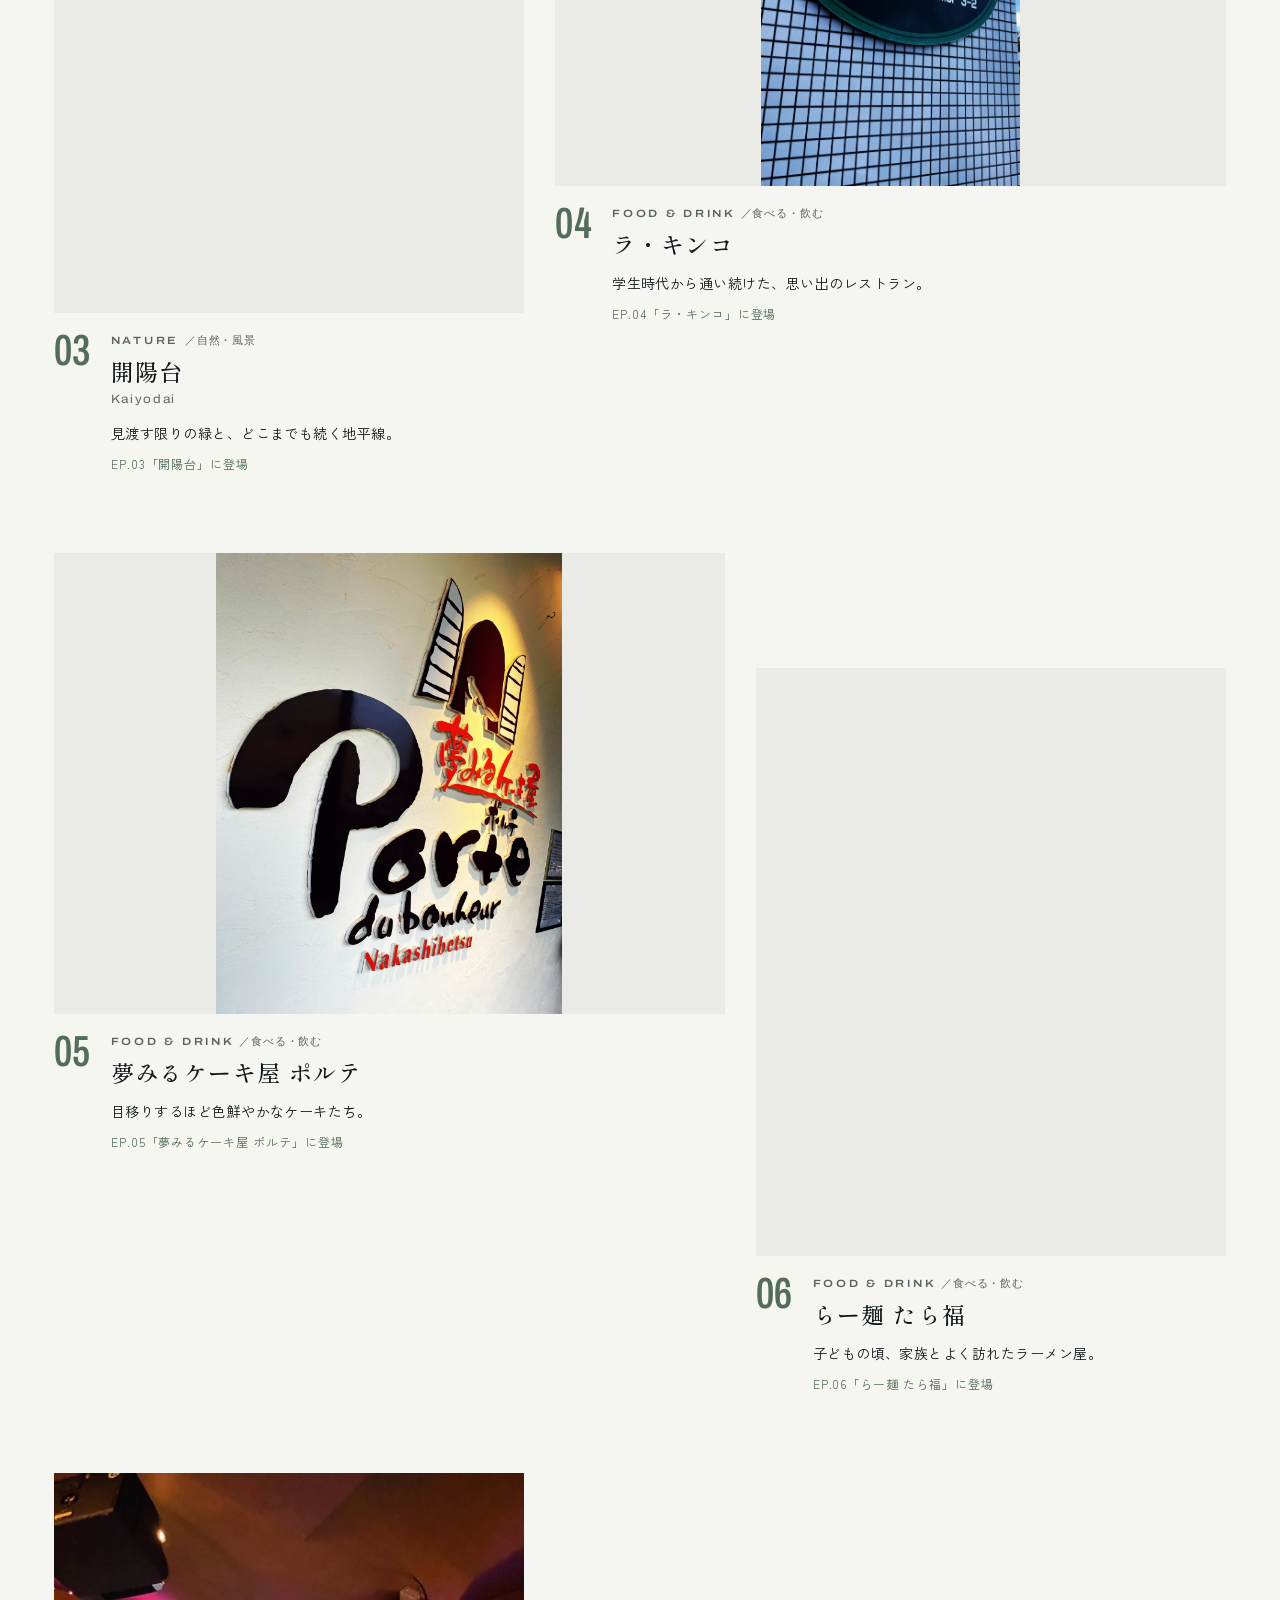
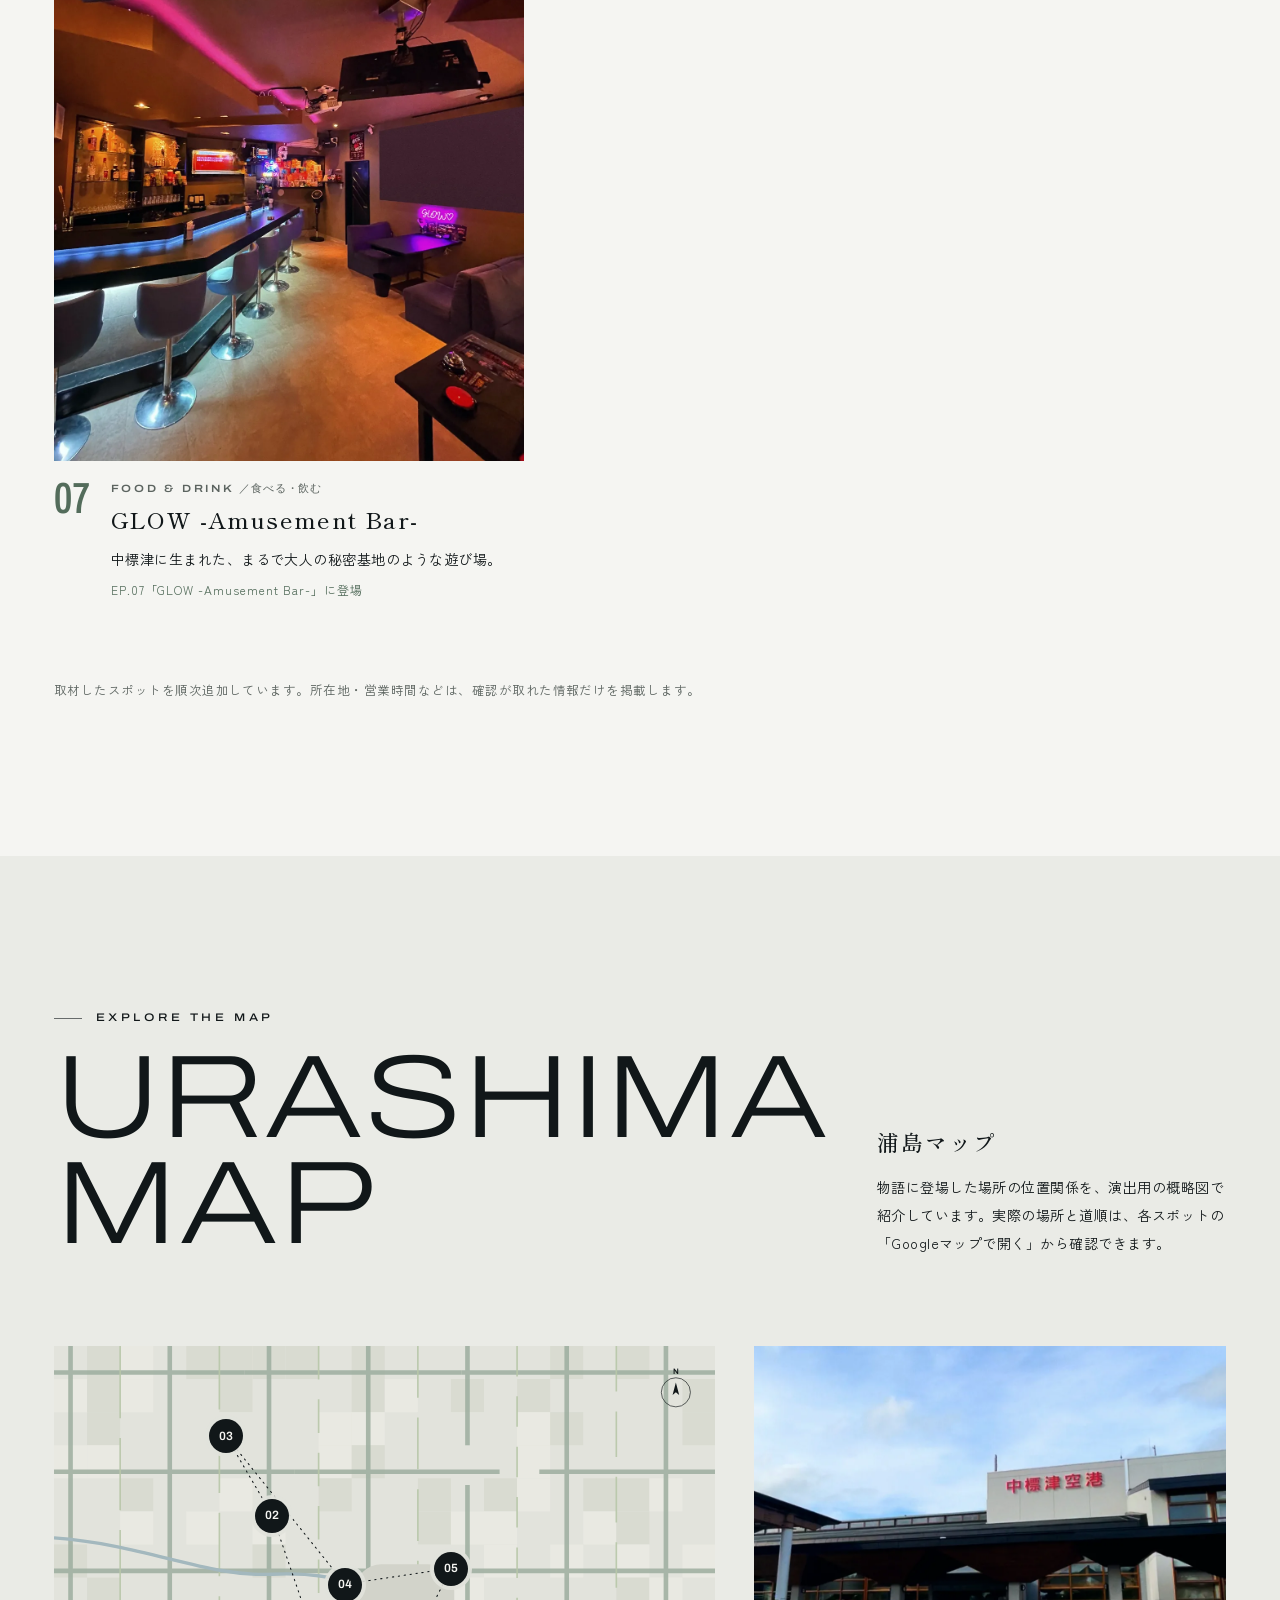
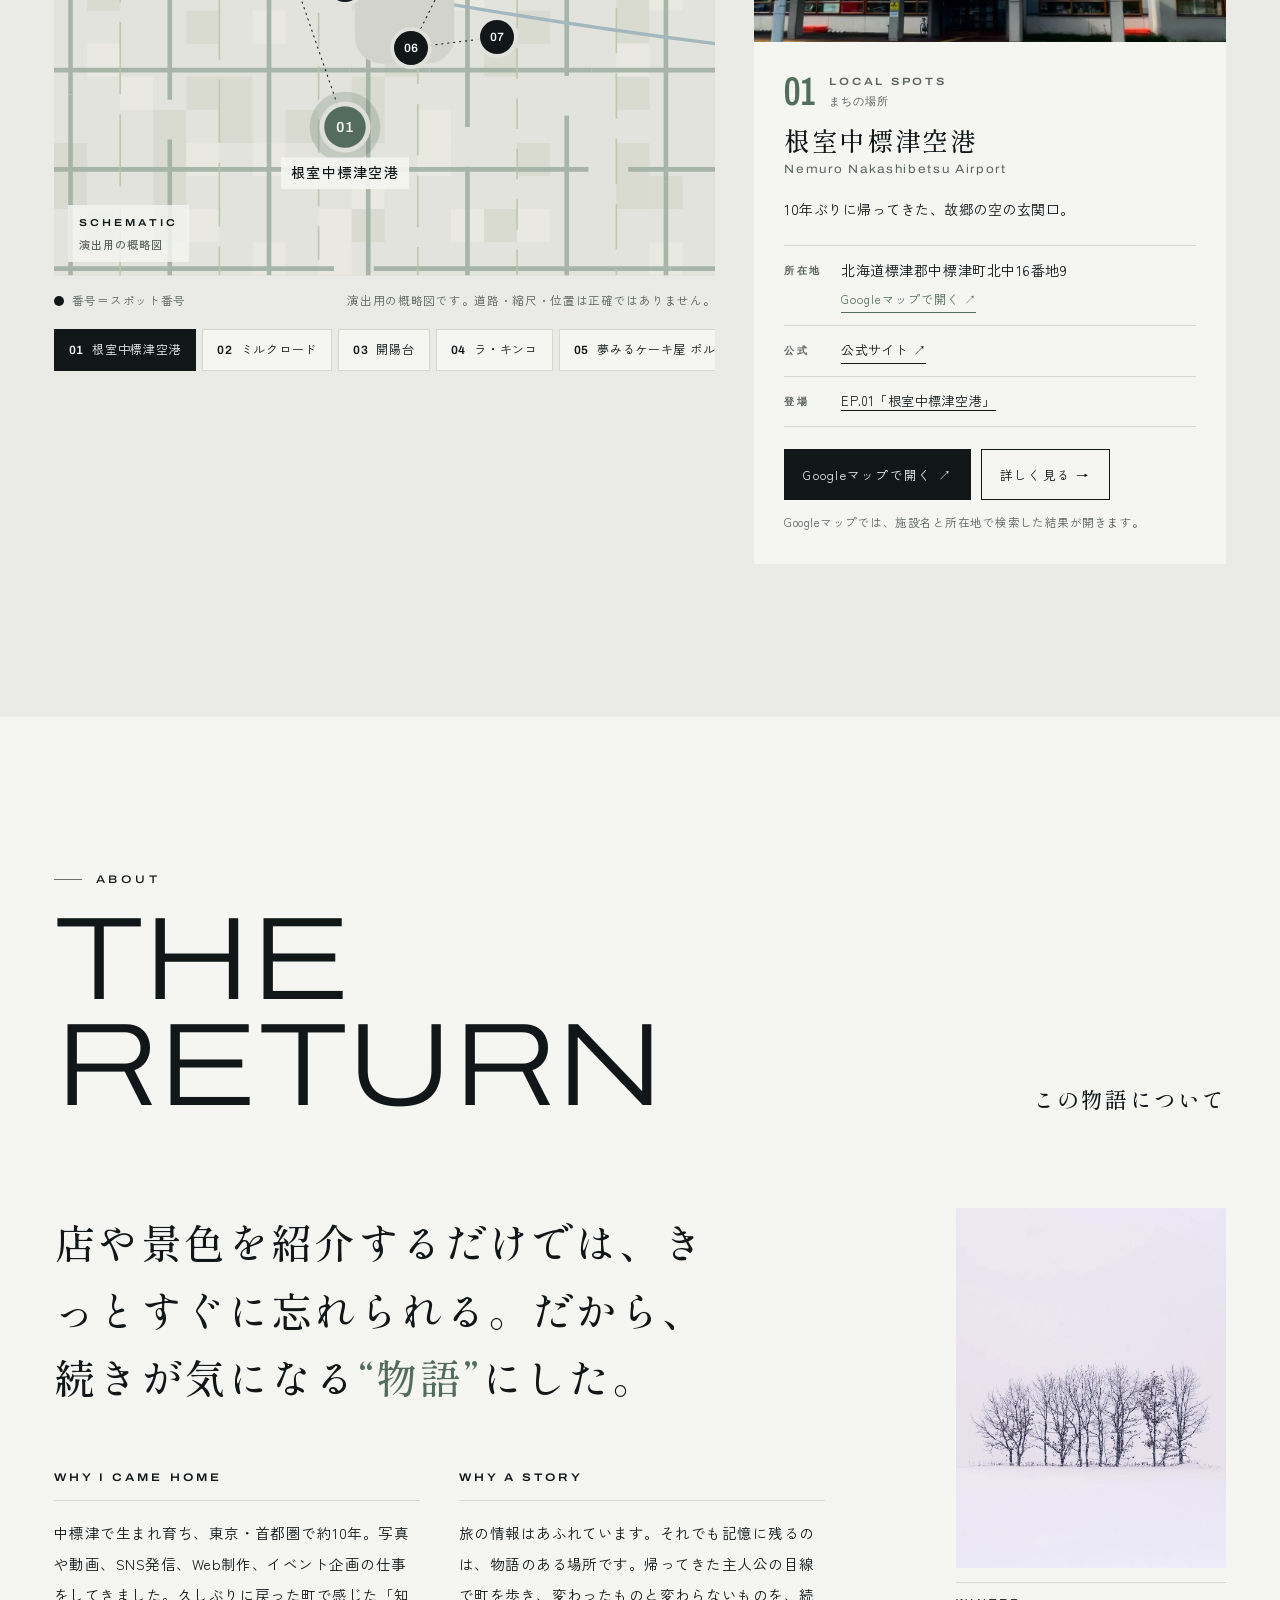
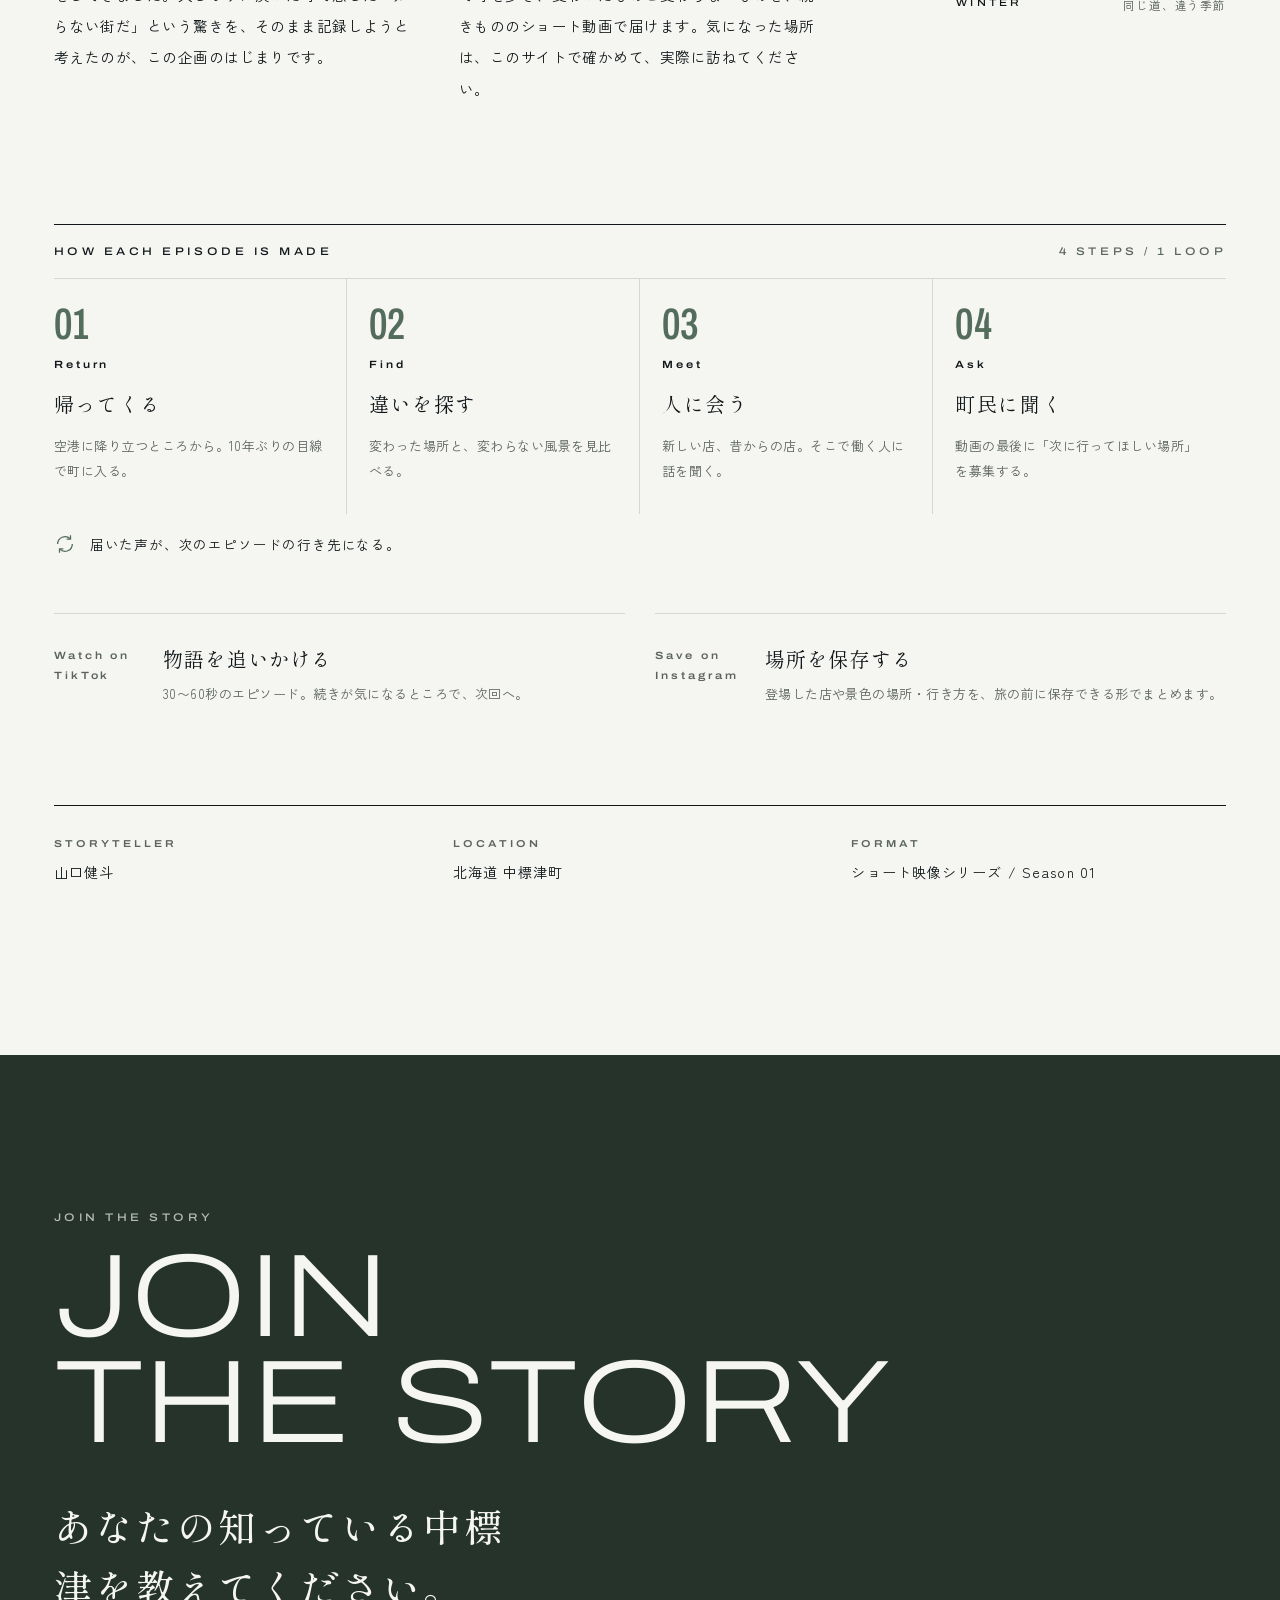
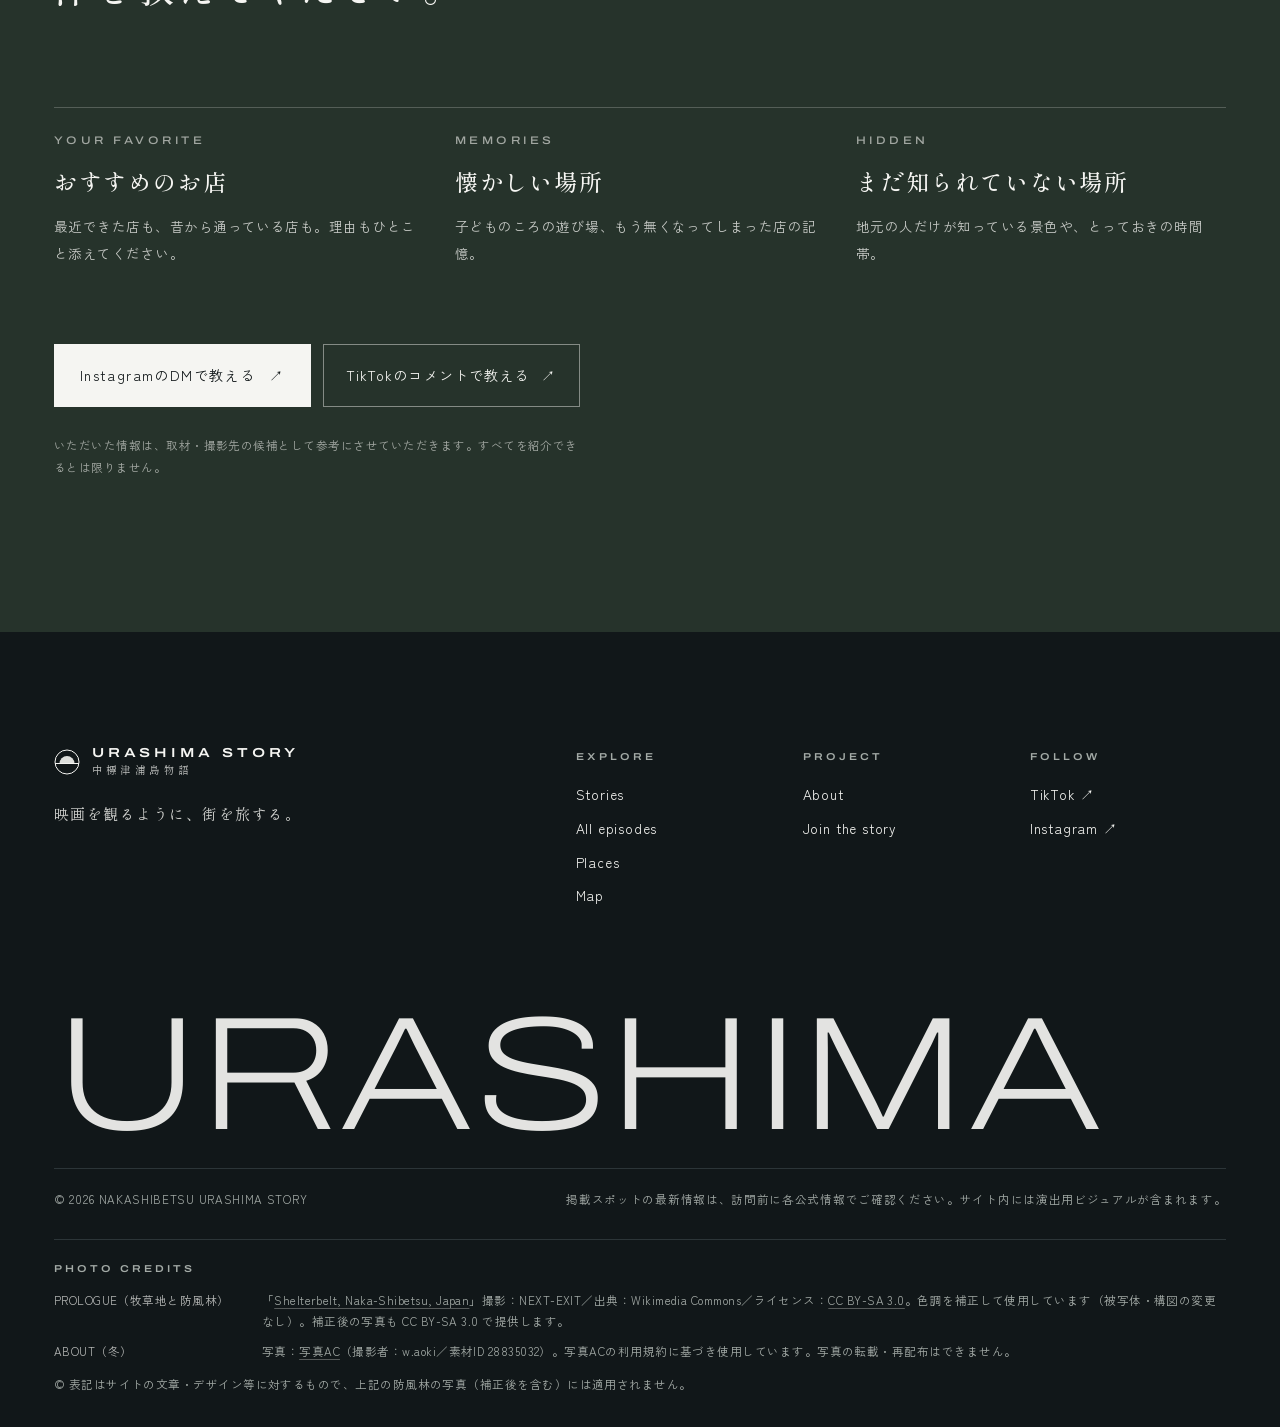
==== commit 59912f46: "Add files via upload" ====
--- a/index.html
+++ b/index.html
@@ -297,6 +297,14 @@
       <span>© 2026 NAKASHIBETSU URASHIMA STORY</span>
       <span>掲載スポットの最新情報は、訪問前に各公式情報でご確認ください。サイト内には演出用ビジュアルが含まれます。</span>
     </div>
+    <section class="foot-credits" aria-labelledby="photoCredits">
+      <h4 id="photoCredits">PHOTO CREDITS</h4>
+      <ul>
+        <li><span class="fc-where">PROLOGUE（牧草地と防風林）</span><span>「<a href="https://commons.wikimedia.org/wiki/File:Shelterbelt,_Naka-Shibetsu,_Japan.jpg" target="_blank" rel="noopener">Shelterbelt, Naka-Shibetsu, Japan</a>」撮影：NEXT-EXIT／出典：Wikimedia Commons／ライセンス：<a href="https://creativecommons.org/licenses/by-sa/3.0/" target="_blank" rel="noopener">CC BY-SA 3.0</a>。色調を補正して使用しています（被写体・構図の変更なし）。補正後の写真も CC BY-SA 3.0 で提供します。</span></li>
+        <li><span class="fc-where">ABOUT（冬）</span><span>写真：<a href="https://www.photo-ac.com/main/detail/28835032" target="_blank" rel="noopener">写真AC</a>（撮影者：w.aoki／素材ID 28835032）。写真ACの利用規約に基づき使用しています。写真の転載・再配布はできません。</span></li>
+      </ul>
+      <p>© 表記はサイトの文章・デザイン等に対するもので、上記の防風林の写真（補正後を含む）には適用されません。</p>
+    </section>
   </div>
 </footer>
 
--- a/assets/css/style.css
+++ b/assets/css/style.css
@@ -281,7 +281,7 @@
 .quote{grid-column:1 / span 8;font-family:var(--f-mincho);font-weight:500;font-size:clamp(24px,3.2vw,50px);line-height:1.65;letter-spacing:.06em;text-wrap:balance}
 .quote em{font-style:normal;color:var(--moss)}
 .about-frame{grid-column:10 / span 3;grid-row:1 / span 2;align-self:start}
-.about-frame .frame{aspect-ratio:2/3}
+.about-frame .frame{aspect-ratio:3/4}
 .cols{grid-column:1 / span 8;display:grid;grid-template-columns:1fr 1fr;gap:clamp(24px,3vw,56px)}
 .col h3{font-family:var(--f-display);font-stretch:118%;font-weight:600;font-size:11px;letter-spacing:.28em;margin-bottom:16px;padding-bottom:12px;border-bottom:1px solid var(--rule)}
 .col p{font-size:14.5px;line-height:2.15}
@@ -352,6 +352,15 @@
 .foot ul a:hover{color:var(--ember)}
 .wordmark{font-family:var(--f-display);font-stretch:125%;font-weight:200;font-size:clamp(48px,12.6vw,232px);line-height:.8;letter-spacing:-.02em;margin-top:clamp(64px,8vw,128px);white-space:nowrap;color:rgba(245,245,242,.92)}
 .foot-bottom{display:flex;flex-wrap:wrap;justify-content:space-between;gap:12px 24px;margin-top:28px;padding-top:20px;border-top:1px solid var(--rule-dark);font-size:11.5px;color:var(--ash);letter-spacing:.06em}
+.foot-credits{margin-top:28px;padding-top:20px;border-top:1px solid var(--rule-dark);font-size:11.5px;line-height:1.8;color:var(--ash);letter-spacing:.04em}
+.foot-credits h4{margin-bottom:12px}
+.foot .foot-credits ul{gap:10px;font-size:11.5px;letter-spacing:.04em}
+.foot-credits li{display:grid;grid-template-columns:minmax(0,16em) minmax(0,1fr);gap:4px 24px}
+.foot-credits .fc-where{color:rgba(245,245,242,.72)}
+.foot-credits a{text-decoration:underline;text-underline-offset:3px;text-decoration-color:rgba(245,245,242,.3)}
+.foot-credits a:hover{color:var(--ember)}
+.foot-credits p{margin:12px 0 0}
+@media (max-width:600px){.foot-credits li{grid-template-columns:minmax(0,1fr)}}
 @media (max-width:820px){.foot-grid{grid-template-columns:1fr 1fr}.foot-grid > div:first-child{grid-column:1 / -1}}
 
 /* ---------- toast ---------- */
@@ -630,3 +639,21 @@
 .sheet[data-theme="dark"] .facts .addr-map{color:#8FA996}
 .facts dd{min-width:0;overflow-wrap:anywhere}
 .facts-links a + a{margin-left:0}
+/* スポット紹介文：段落ごとに余白（ナレーションのように1文ずつ読ませる） */
+.spd-desc{display:flex;flex-direction:column;gap:.9em;max-width:32em}
+/* 文節で改行（対応ブラウザ）。非対応でも通常の日本語改行＋禁則で、句読点だけが次の行に落ちない */
+.spd-desc p{margin:0;line-height:2;word-break:normal;line-break:strict;overflow-wrap:anywhere;word-break:auto-phrase}
+/* 最終行が1〜2文字だけにならないよう、行の長さを整える（対応ブラウザ） */
+.spd-desc p{text-wrap:pretty}
+.spd-desc .draft{align-self:flex-start;margin-left:0}
+
+/* ---------- 撮影写真 ---------- */
+.frame > img.bd{filter:blur(22px) brightness(.5) saturate(.85);transform:scale(1.18)!important;z-index:0}
+.frame.fit-contain > img:not(.bd){z-index:1;box-shadow:0 8px 40px rgba(0,0,0,.35)}
+.frame.has-photo .ph-tag{display:none}
+/* 写真の上でもポスターの文字が読めるよう、右上〜下に薄い影（写真があるときだけ） */
+.poster.has-photo .poster-ui{background:
+  linear-gradient(180deg,rgba(10,14,15,.5),rgba(10,14,15,0) 26%,rgba(10,14,15,0) 58%,rgba(10,14,15,.72)),
+  linear-gradient(270deg,rgba(10,14,15,.42),rgba(10,14,15,0) 34%)}
+.poster.has-photo .p-title{text-shadow:0 1px 2px rgba(0,0,0,.5),0 0 22px rgba(0,0,0,.6)}
+.poster.has-photo .p-ep,.poster.has-photo .p-credit{text-shadow:0 1px 2px rgba(0,0,0,.45)}
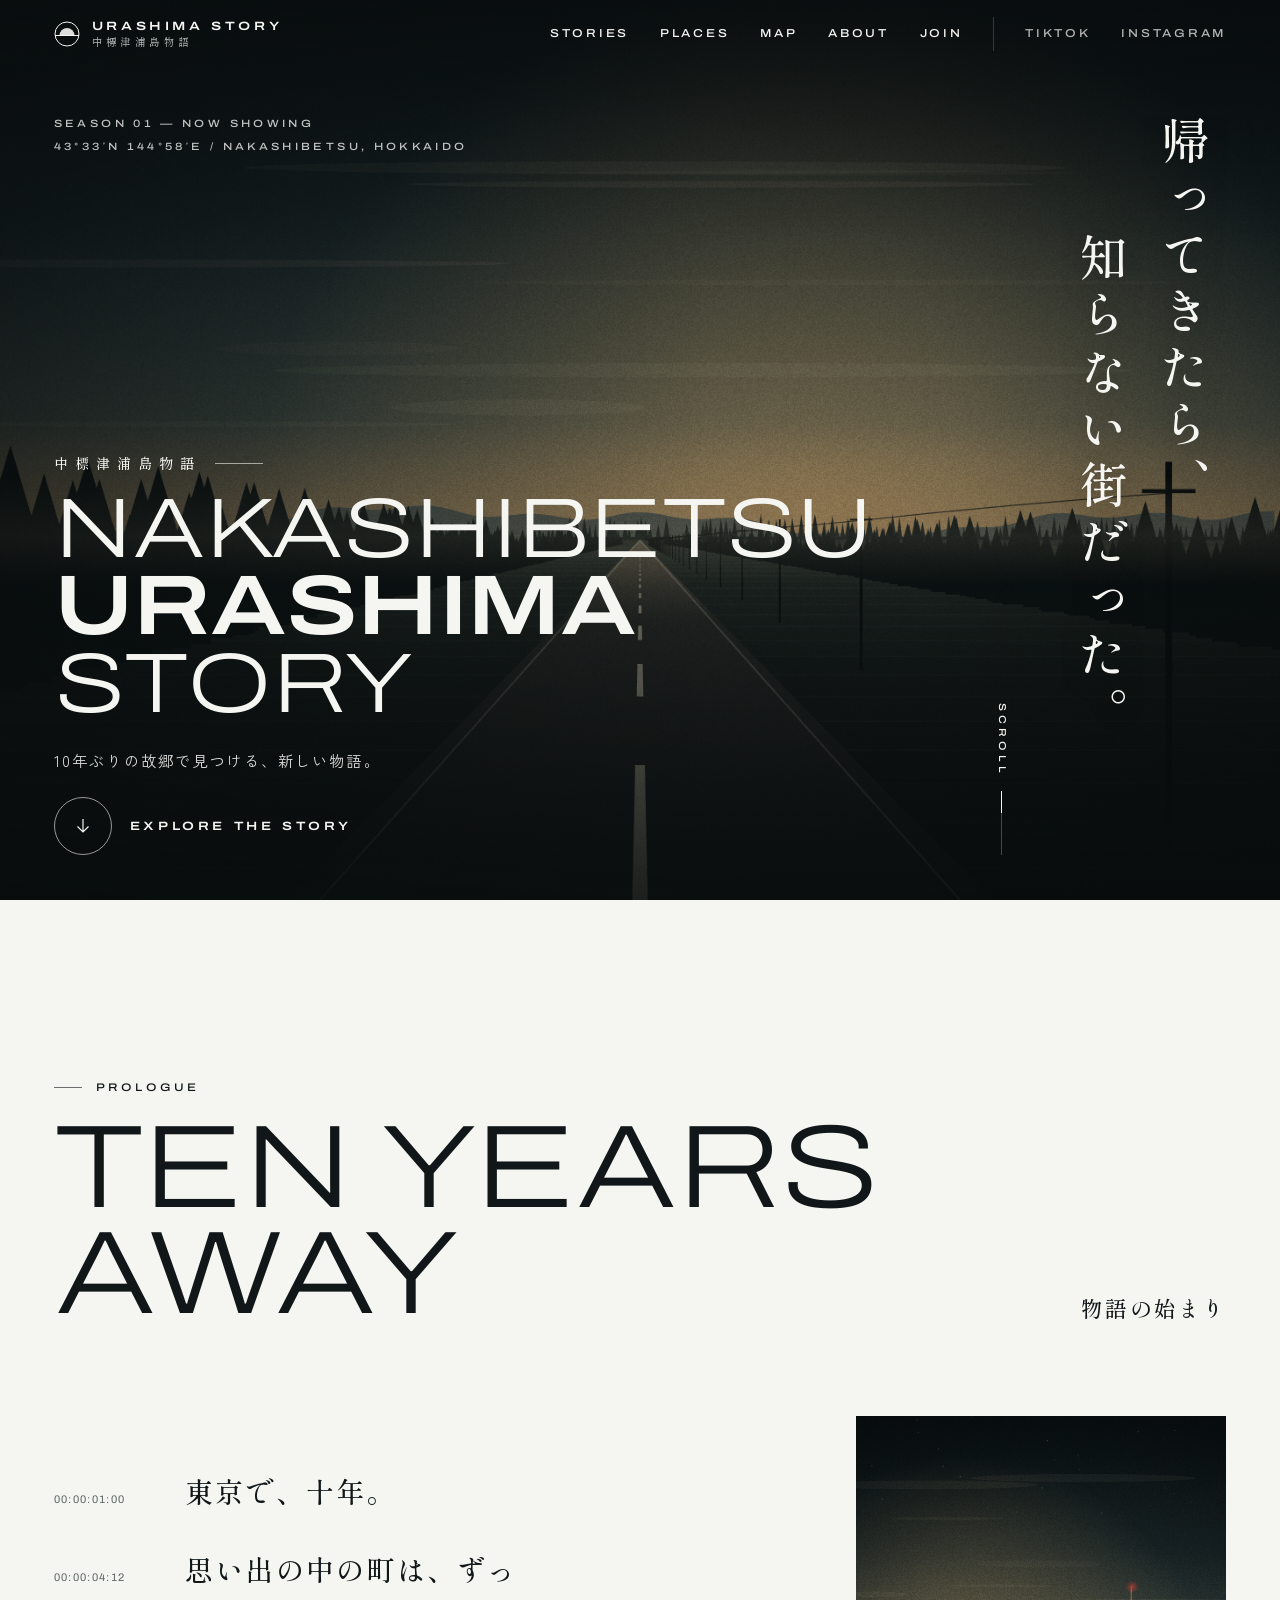
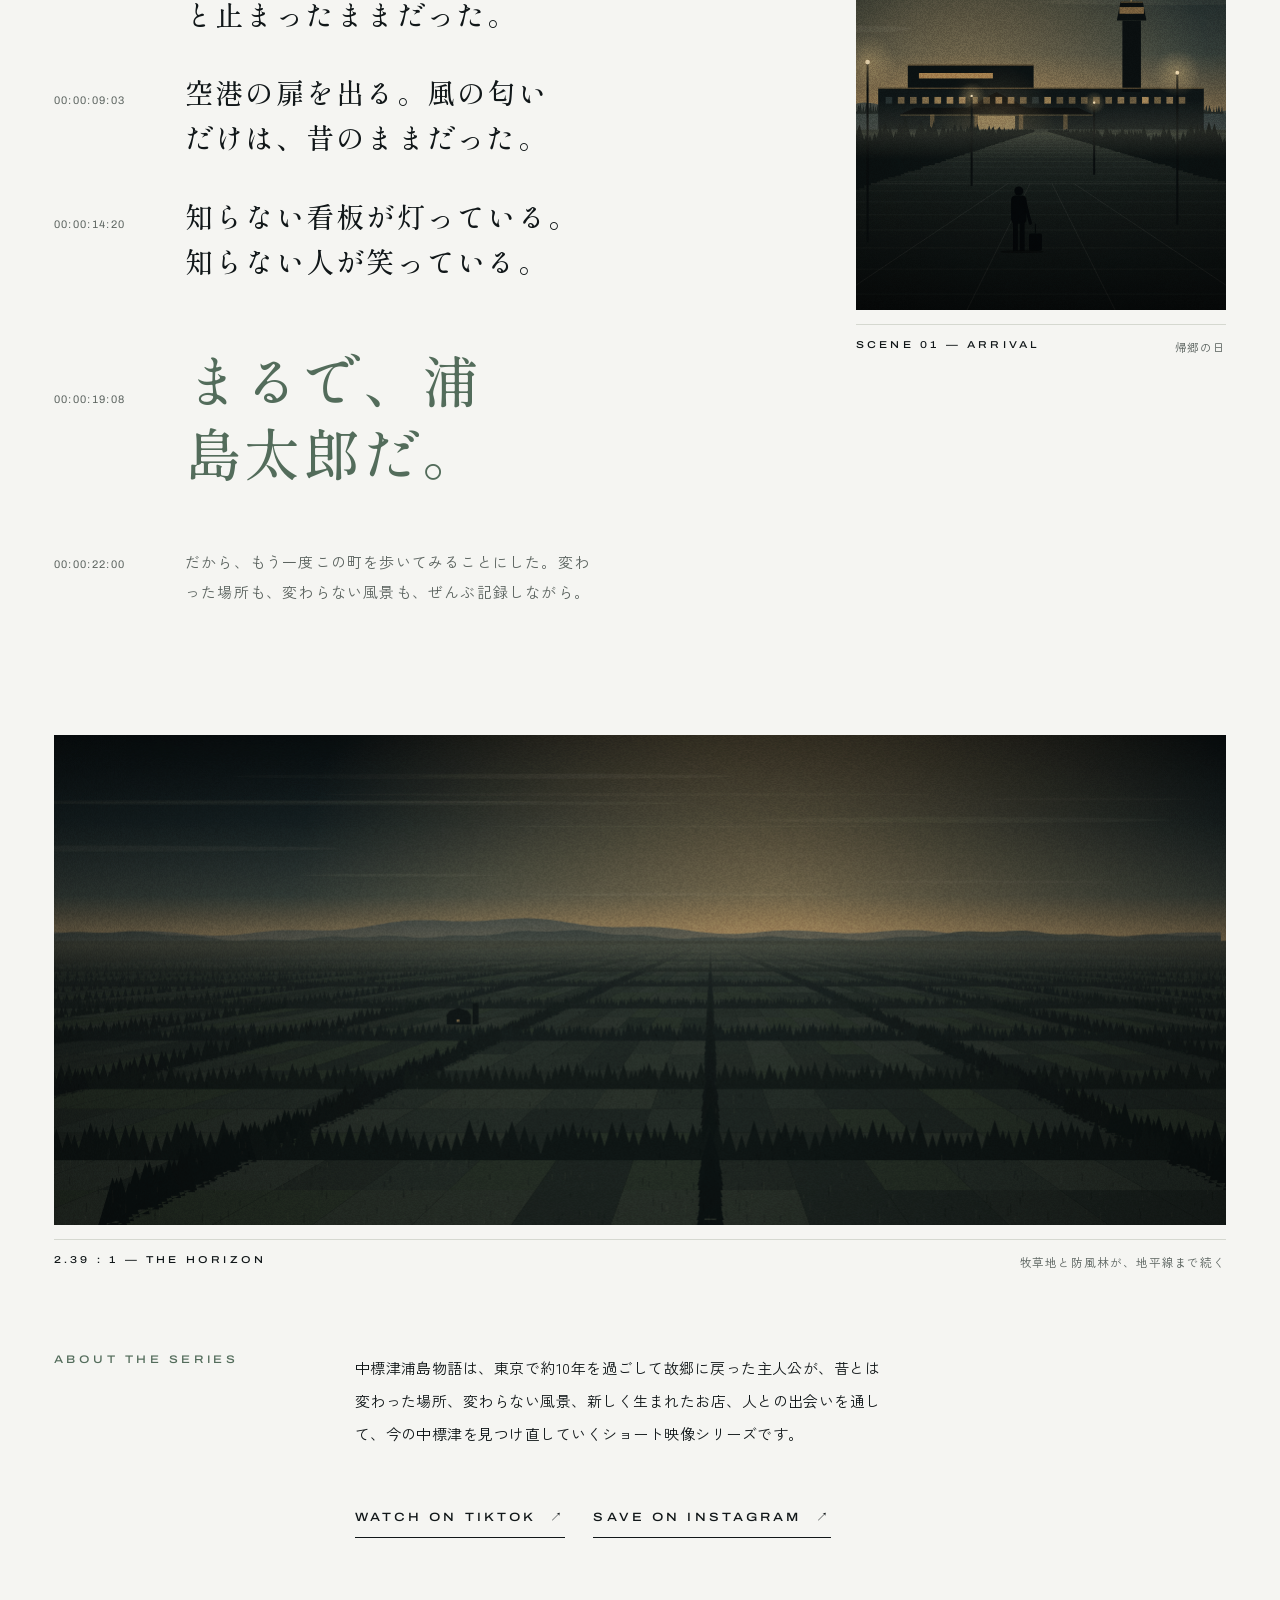
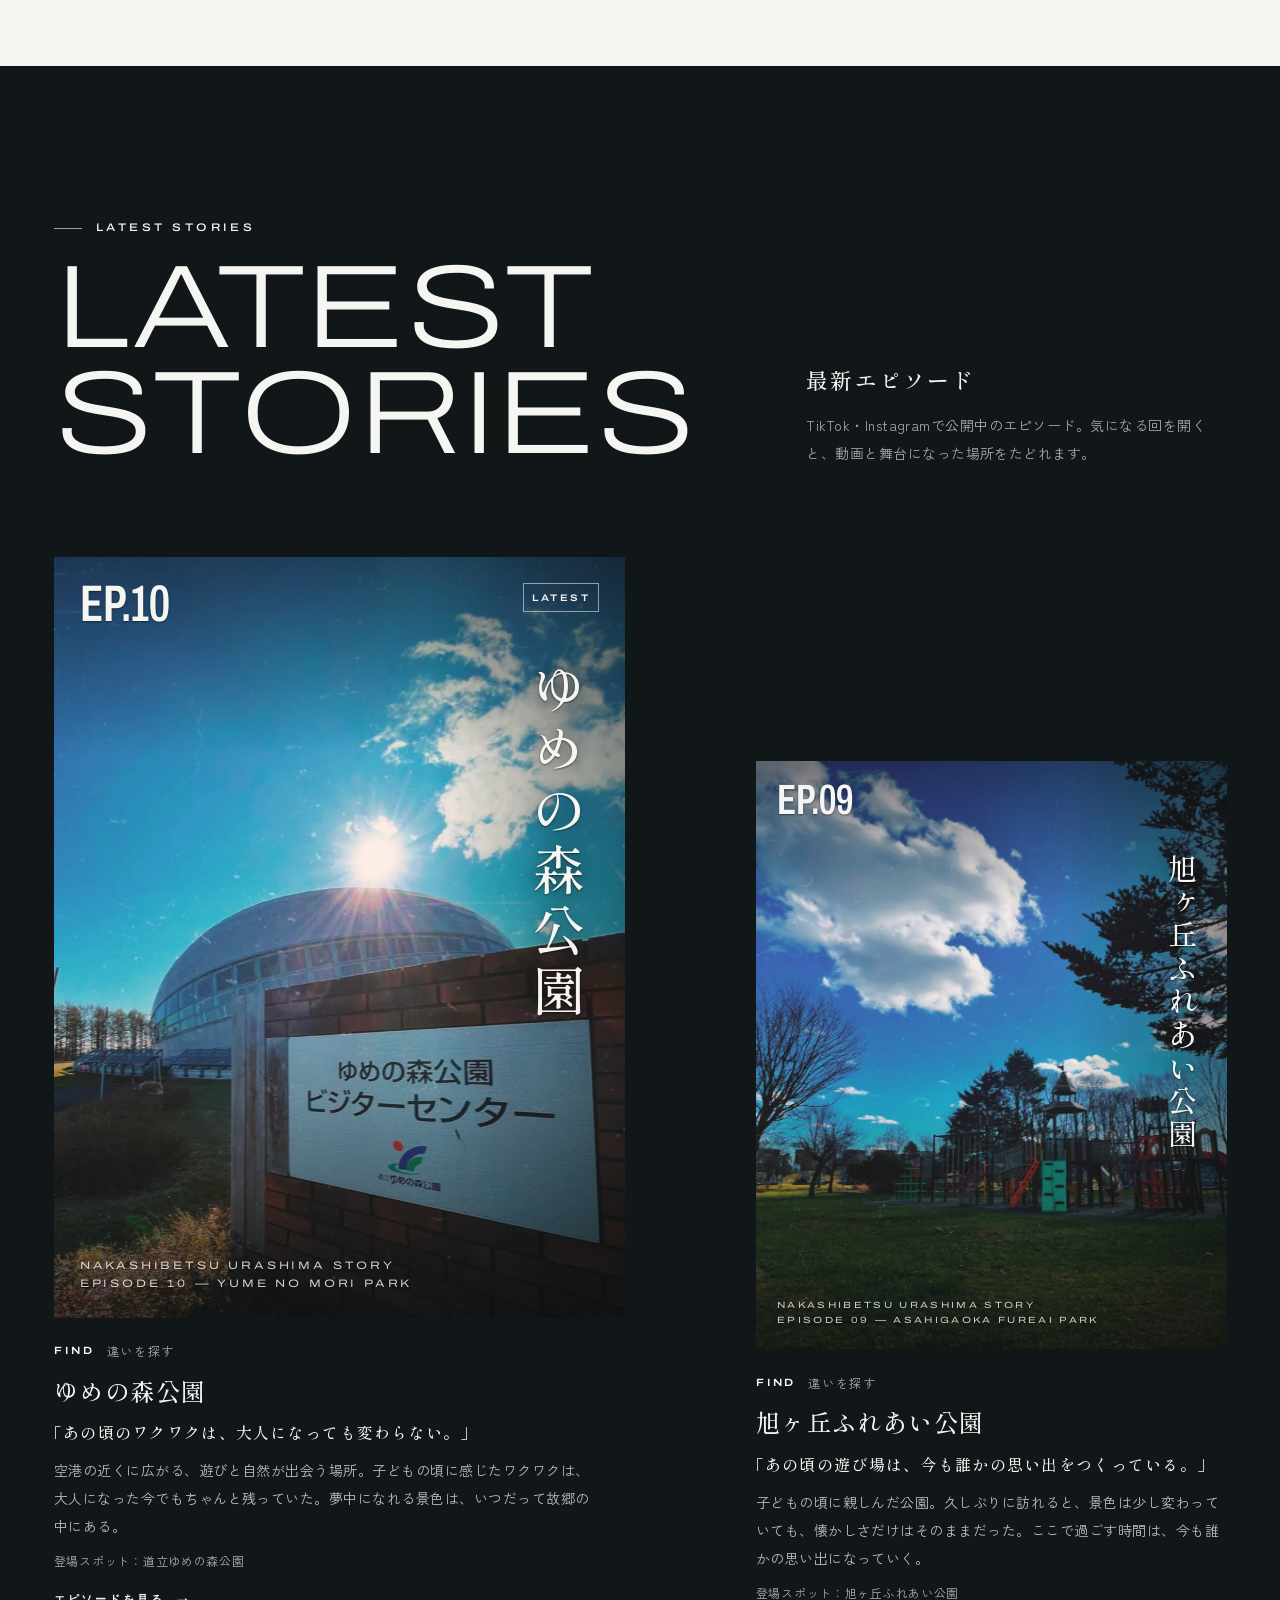
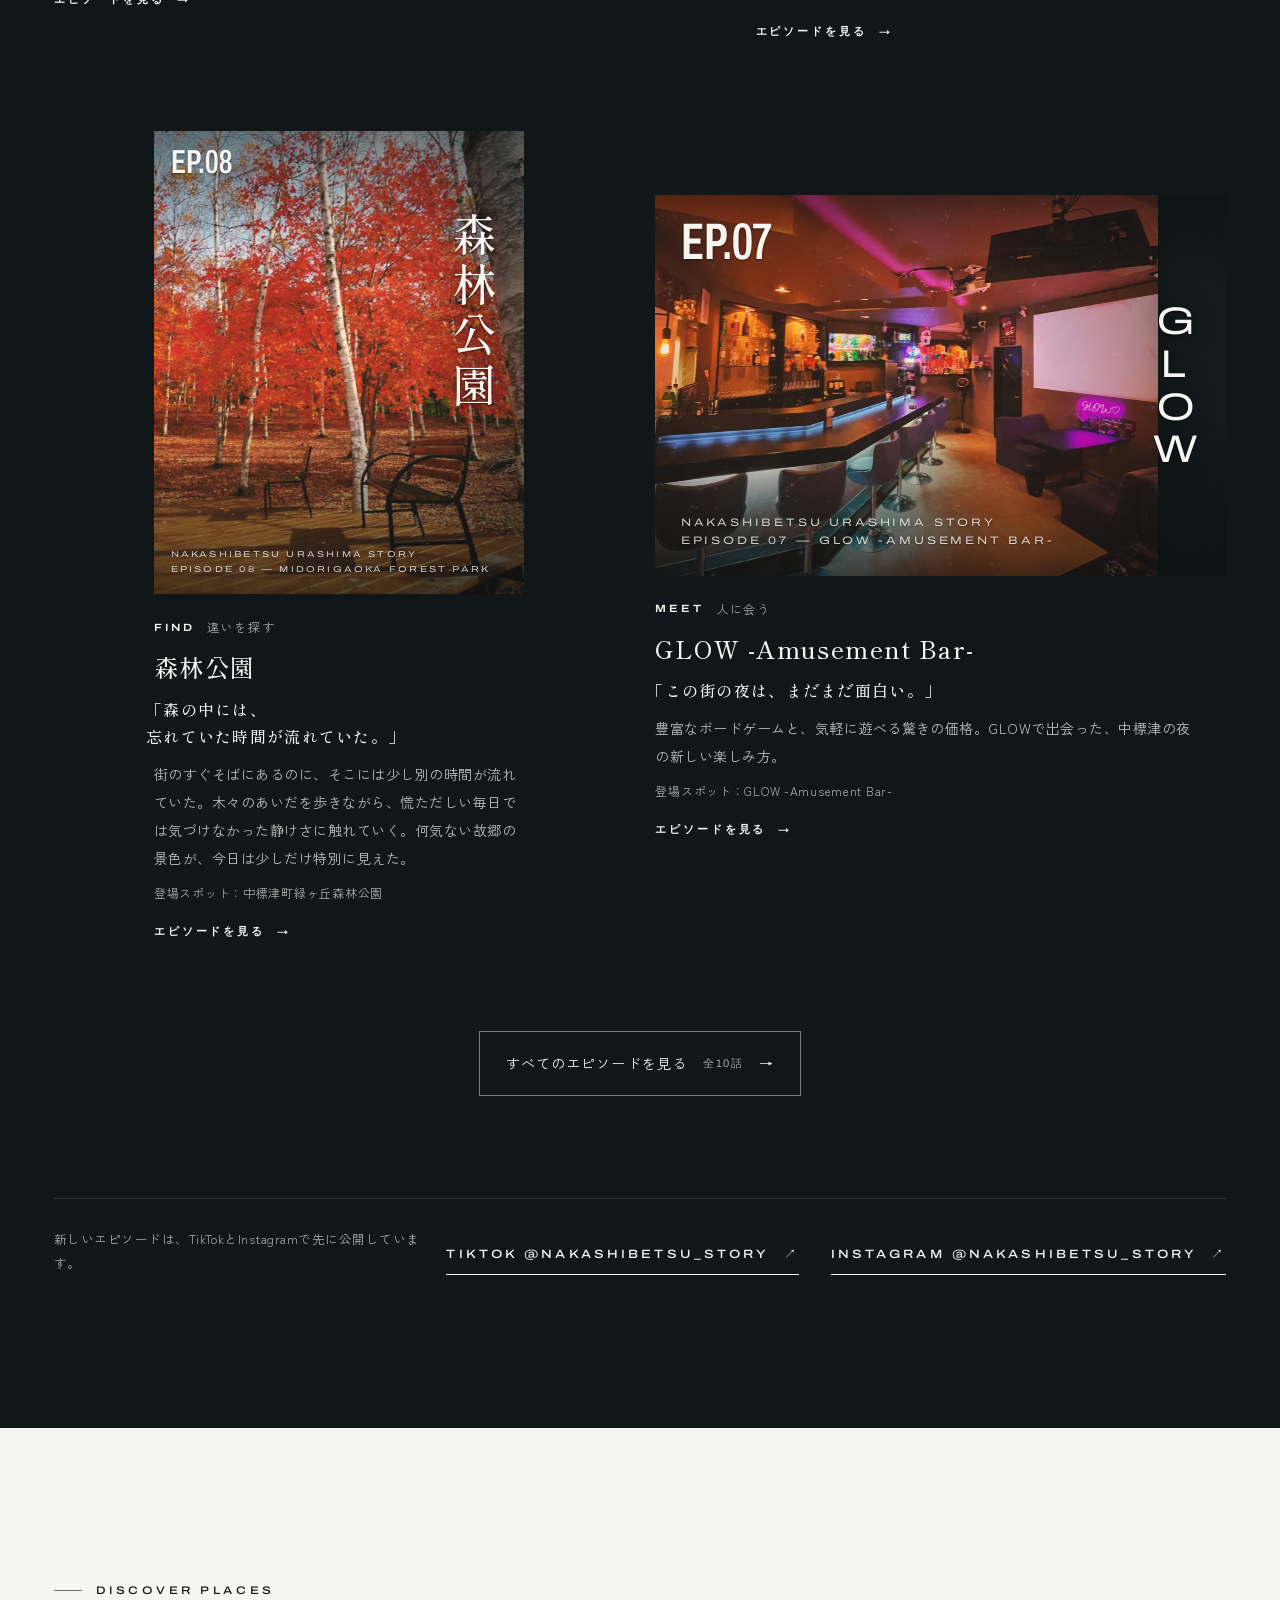
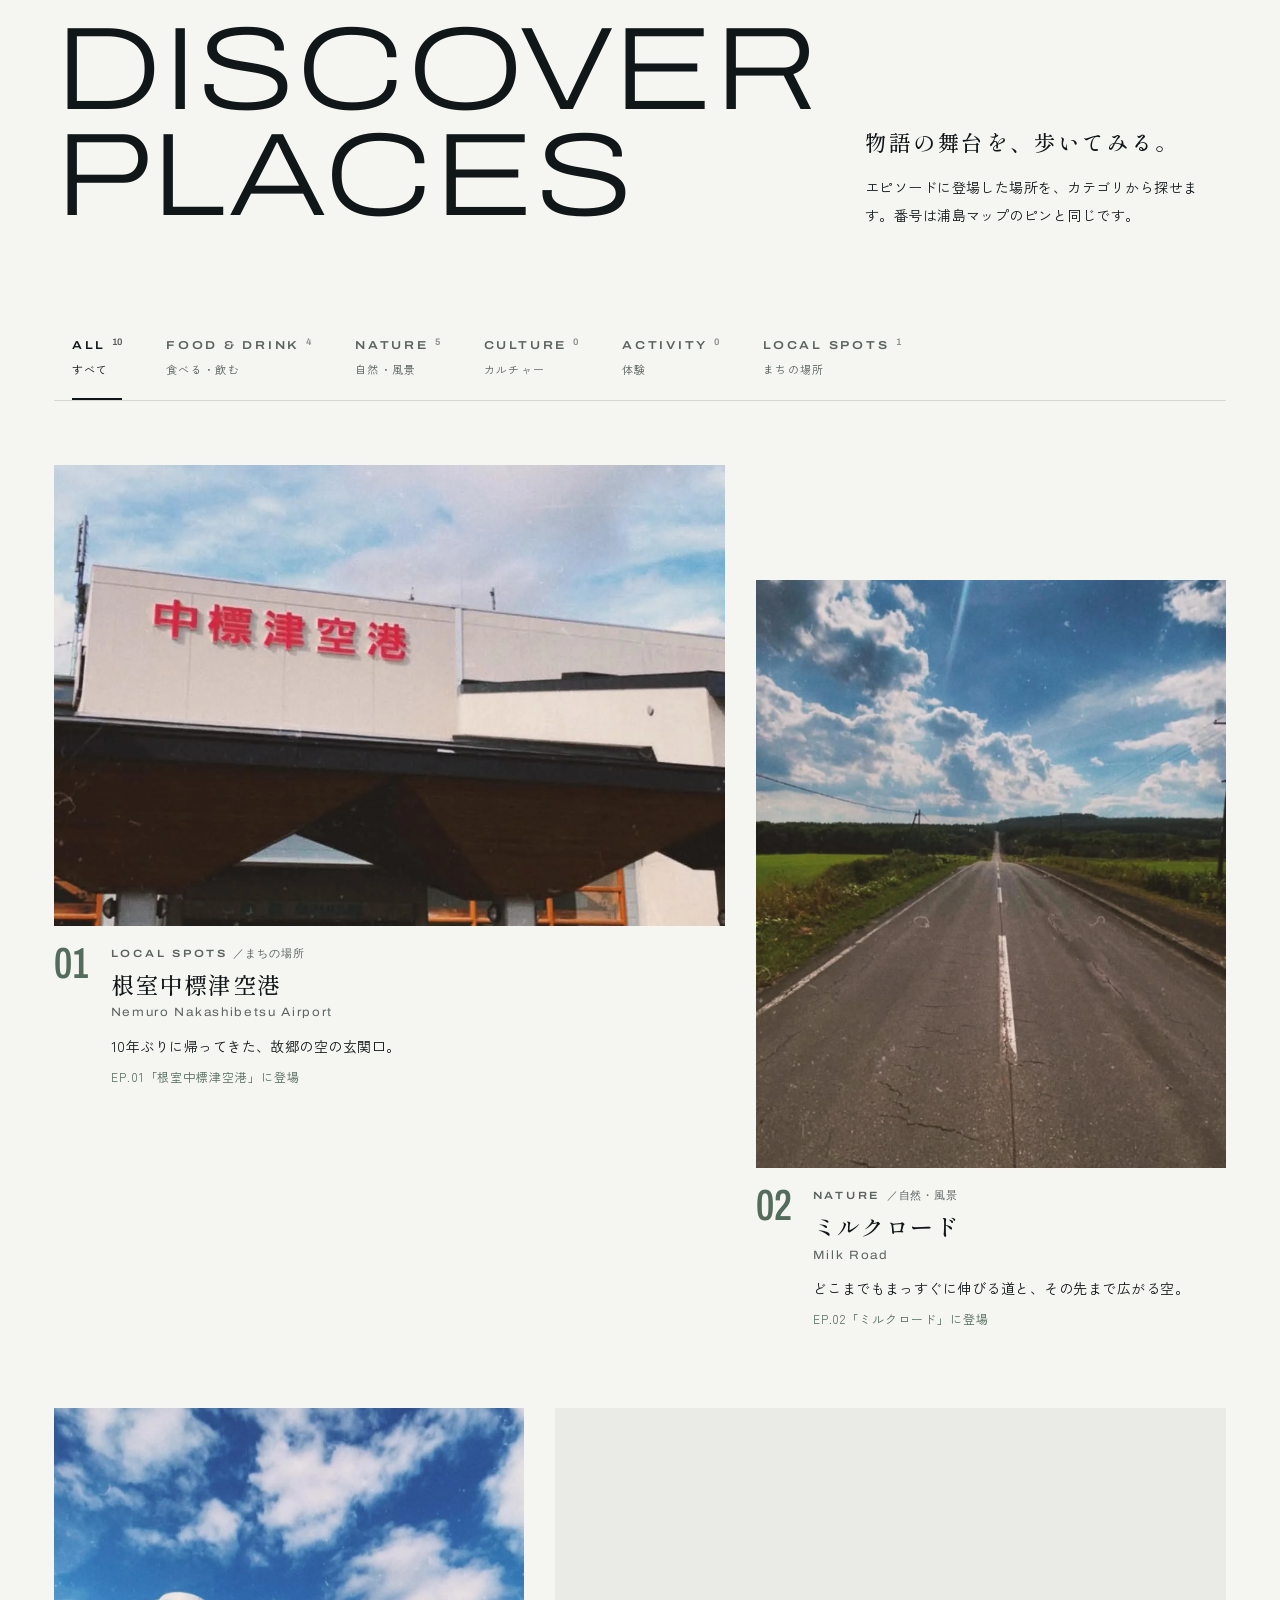
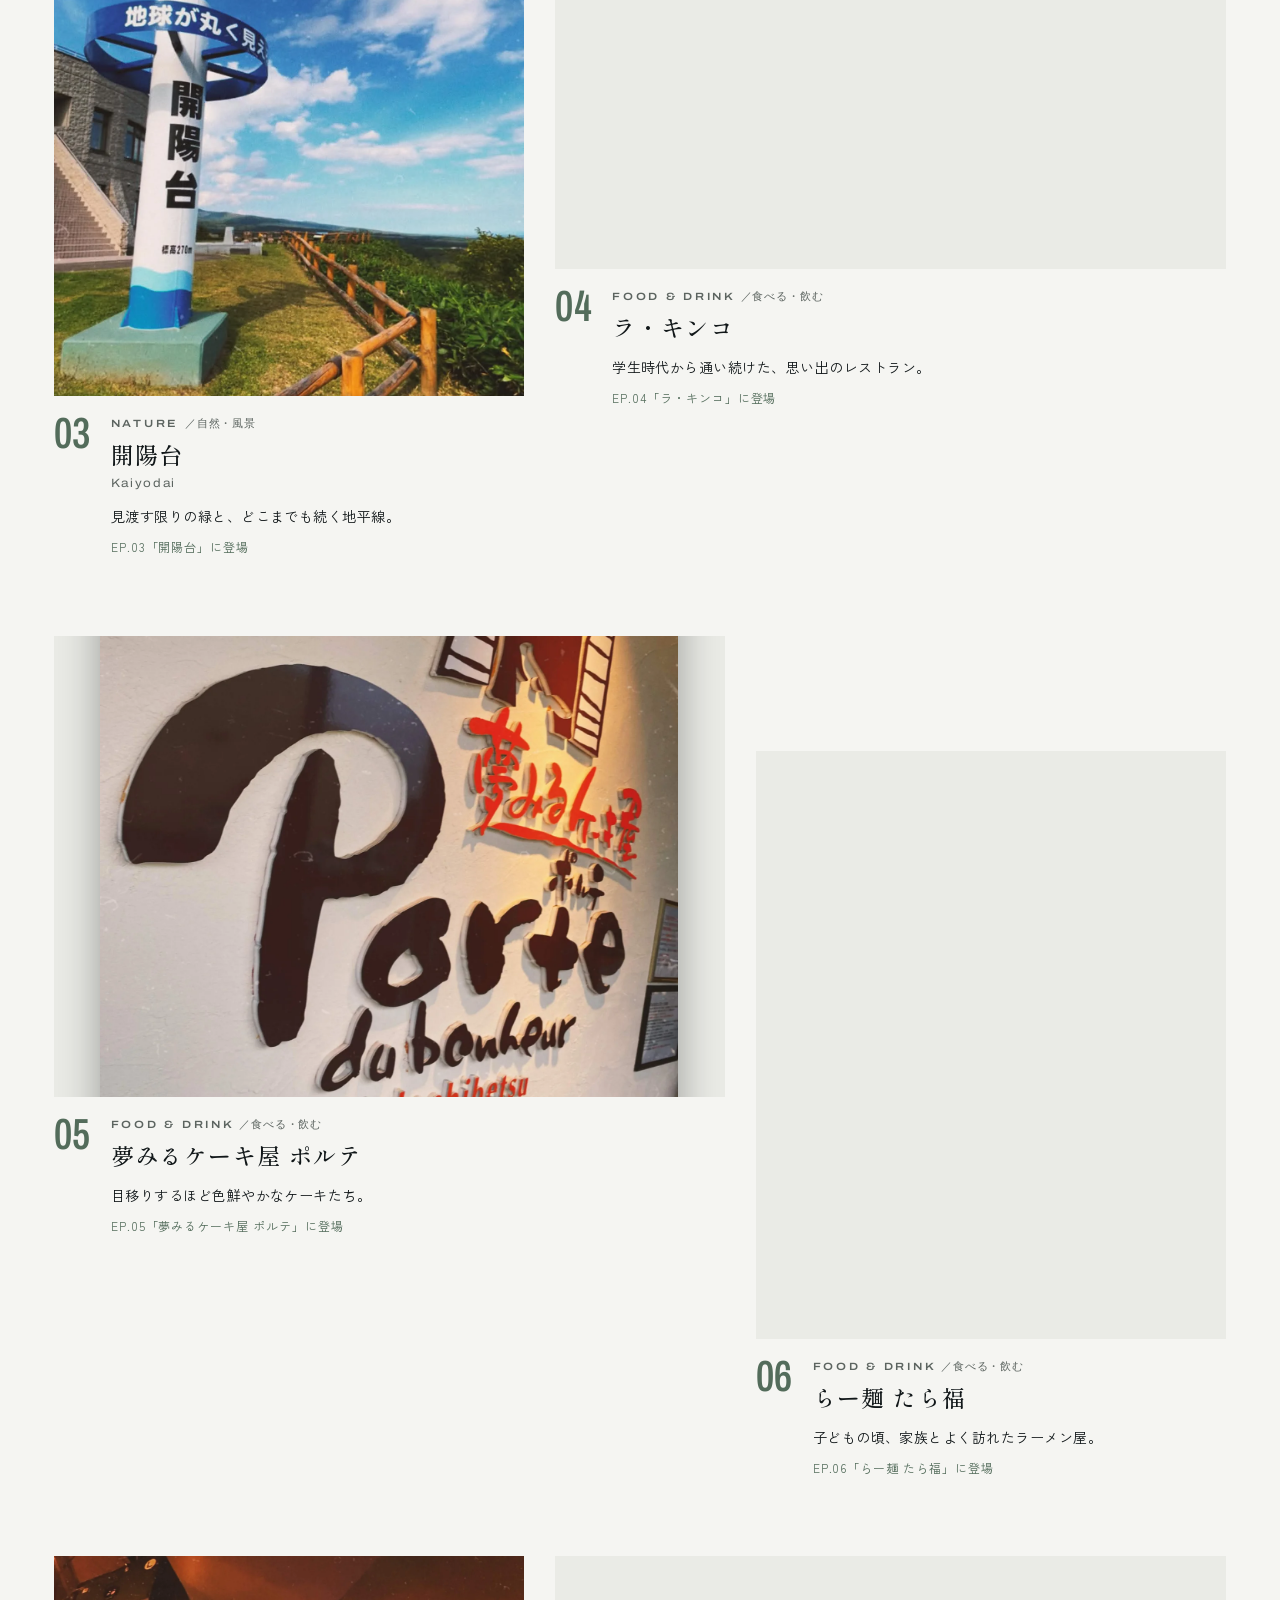
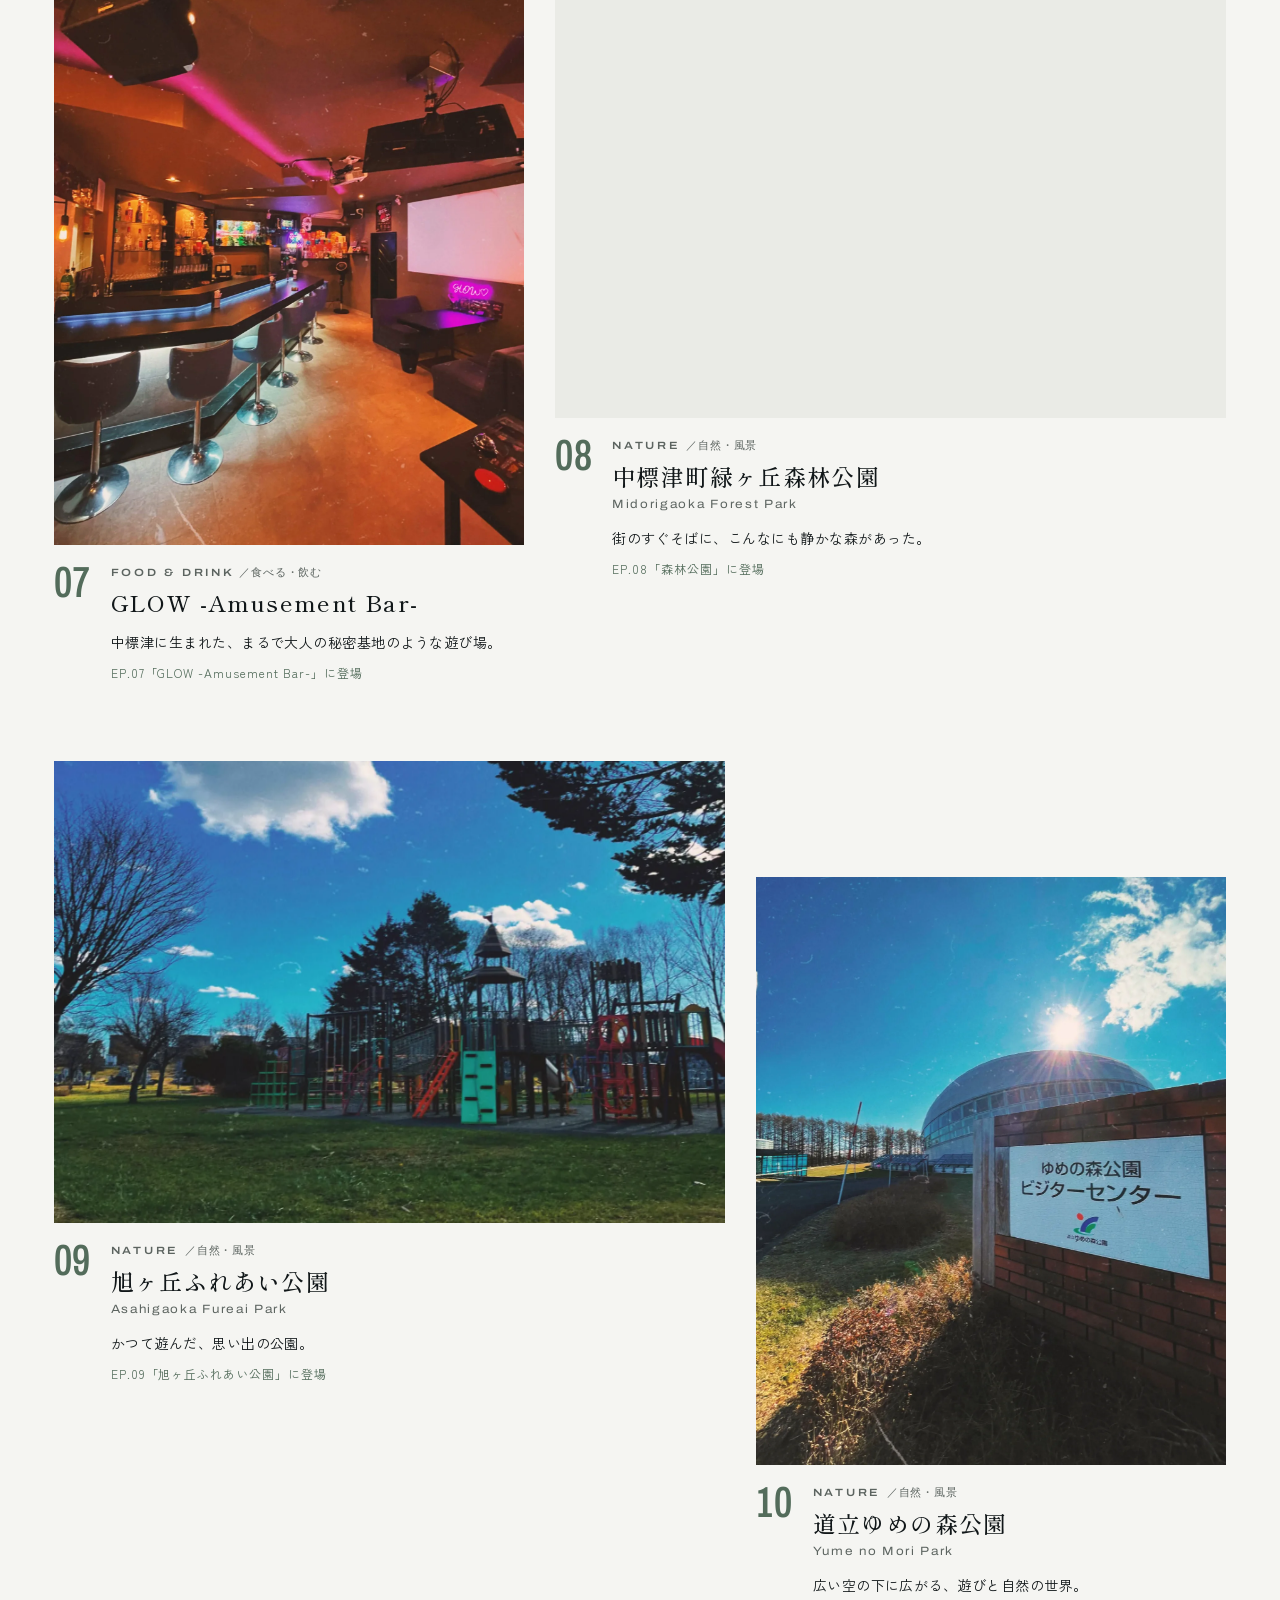
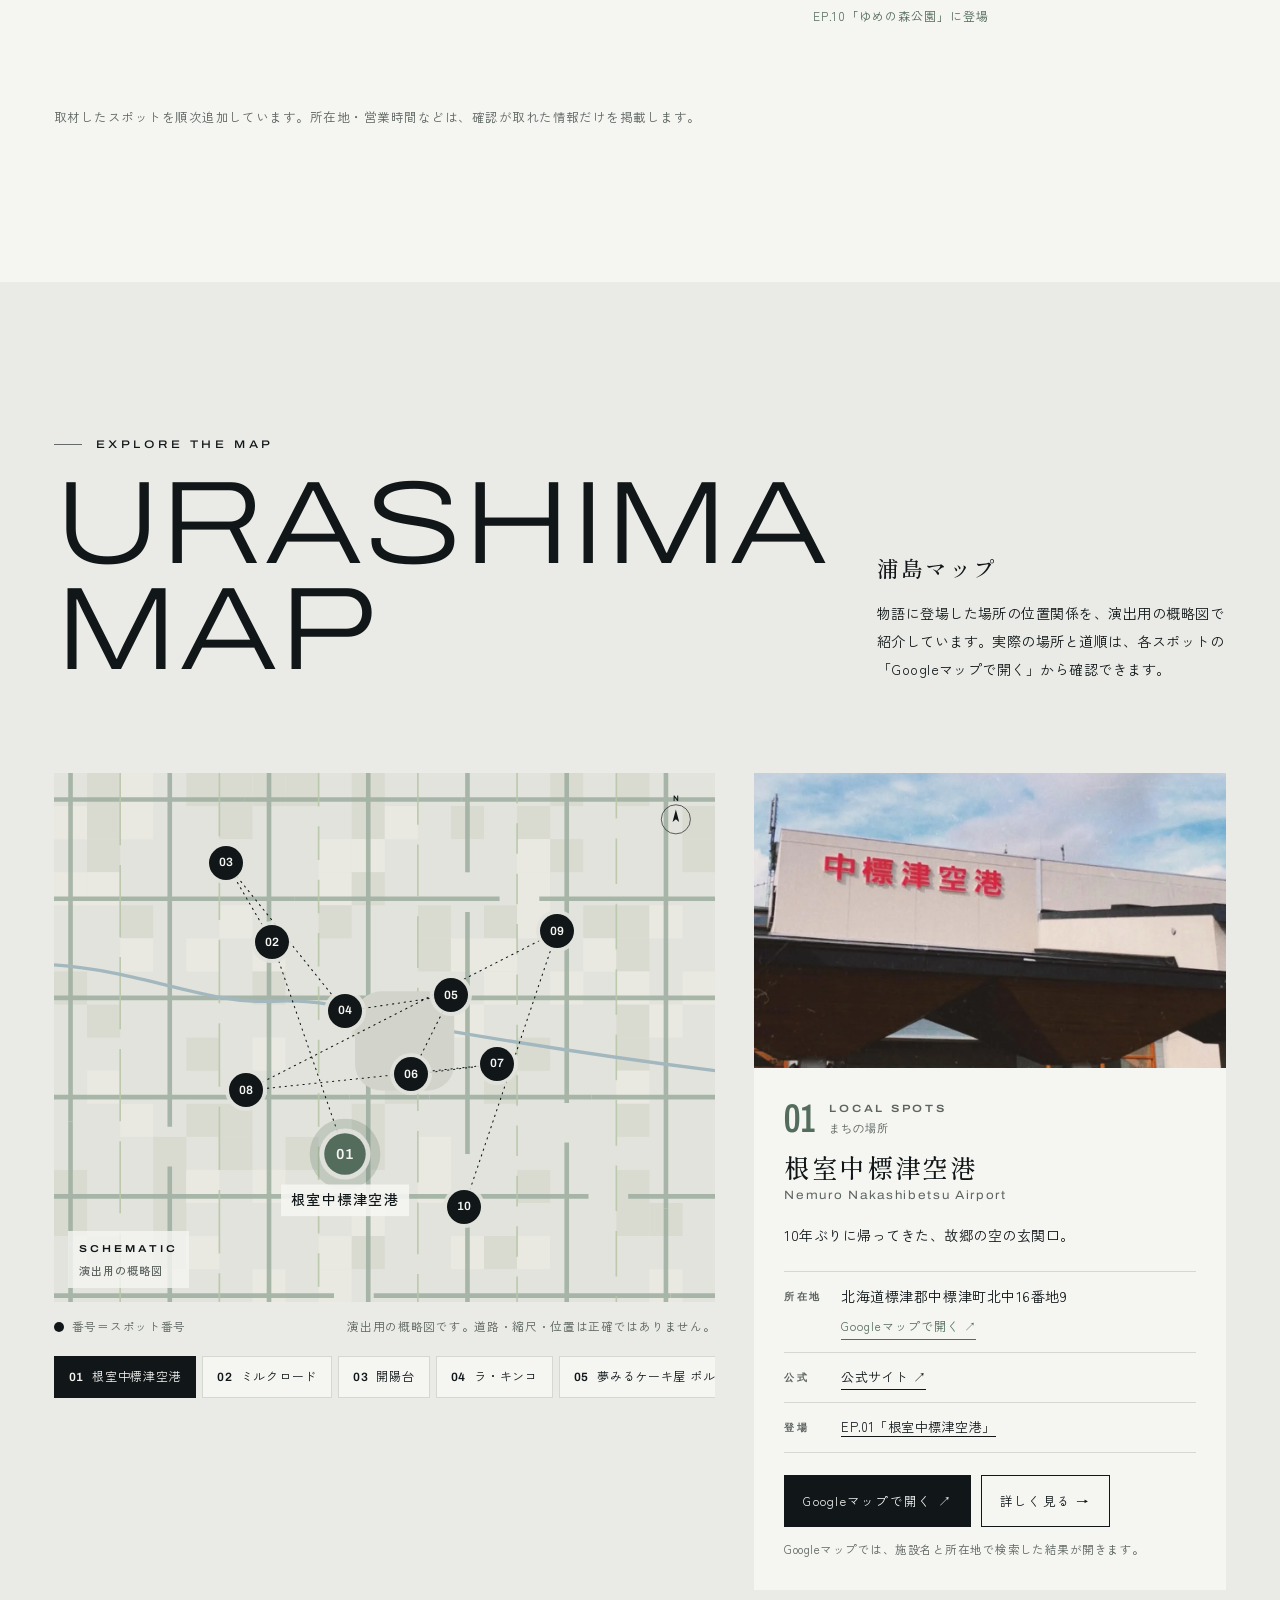
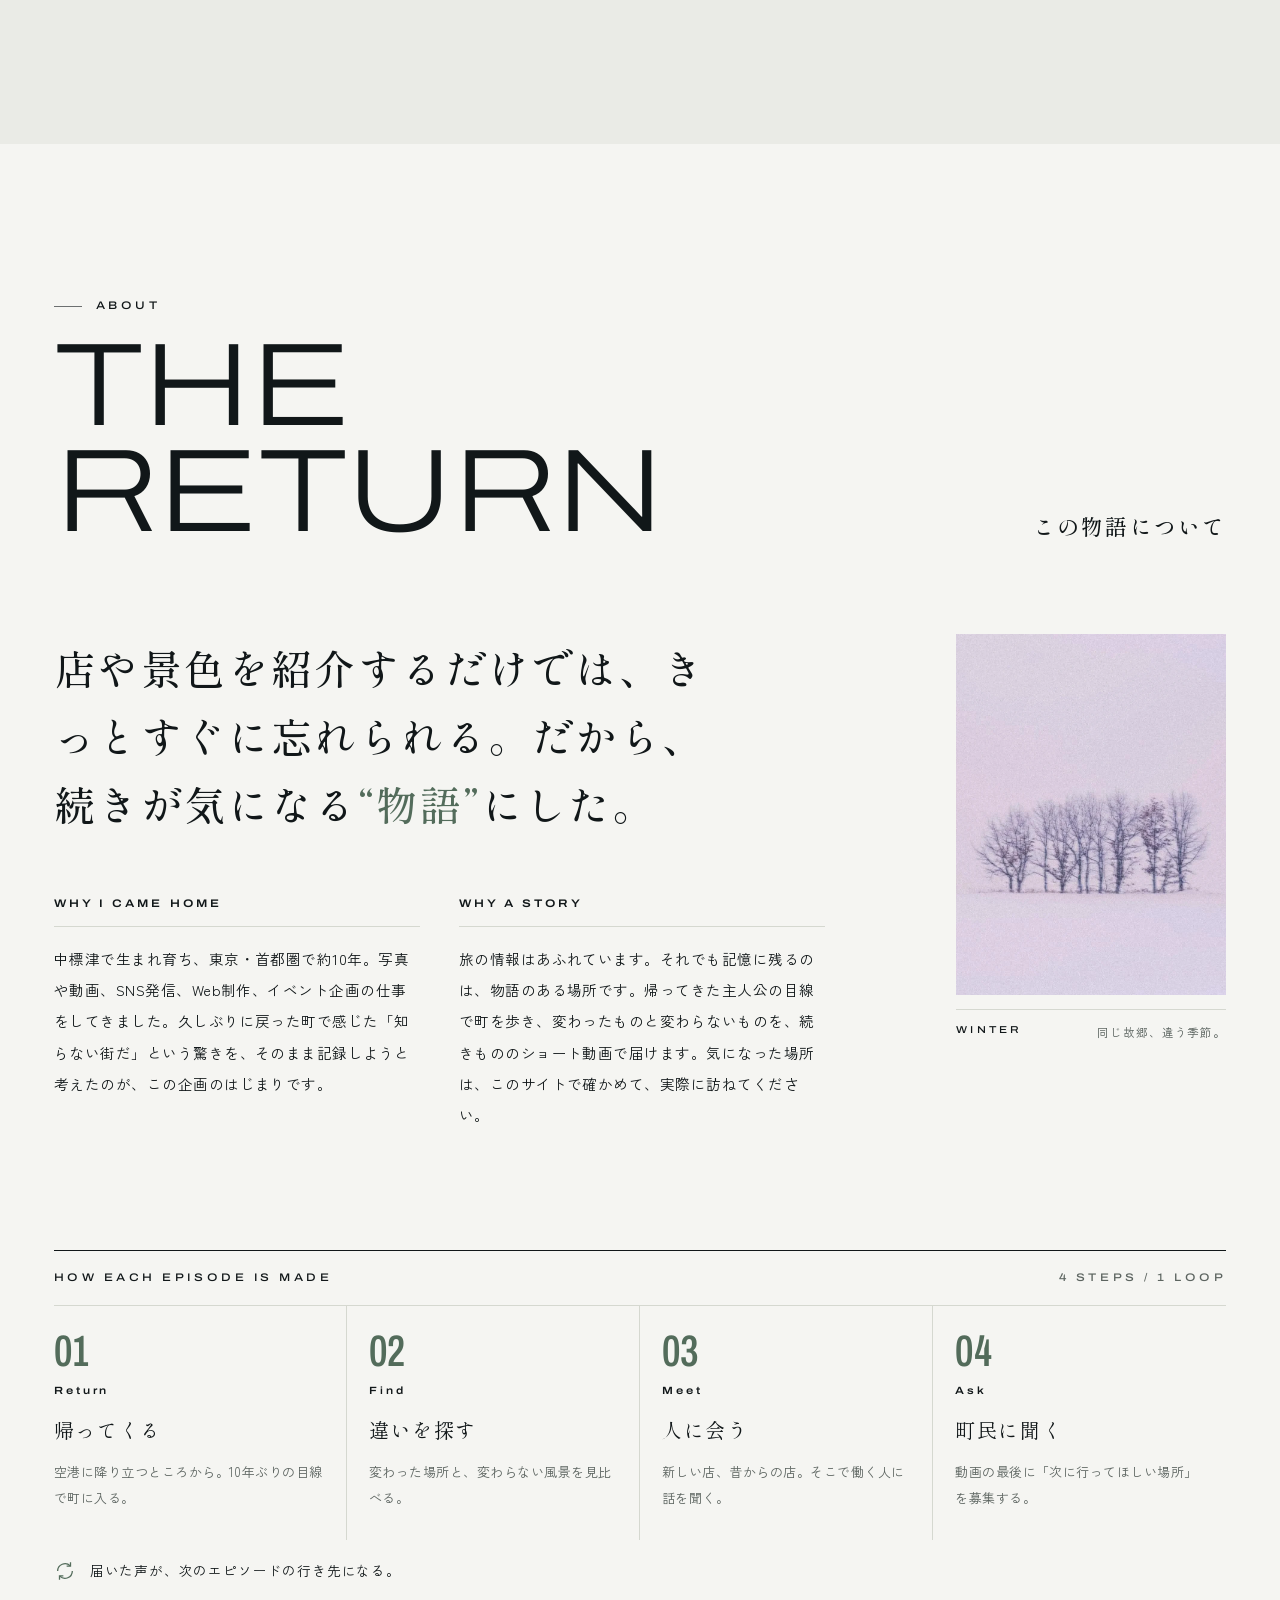
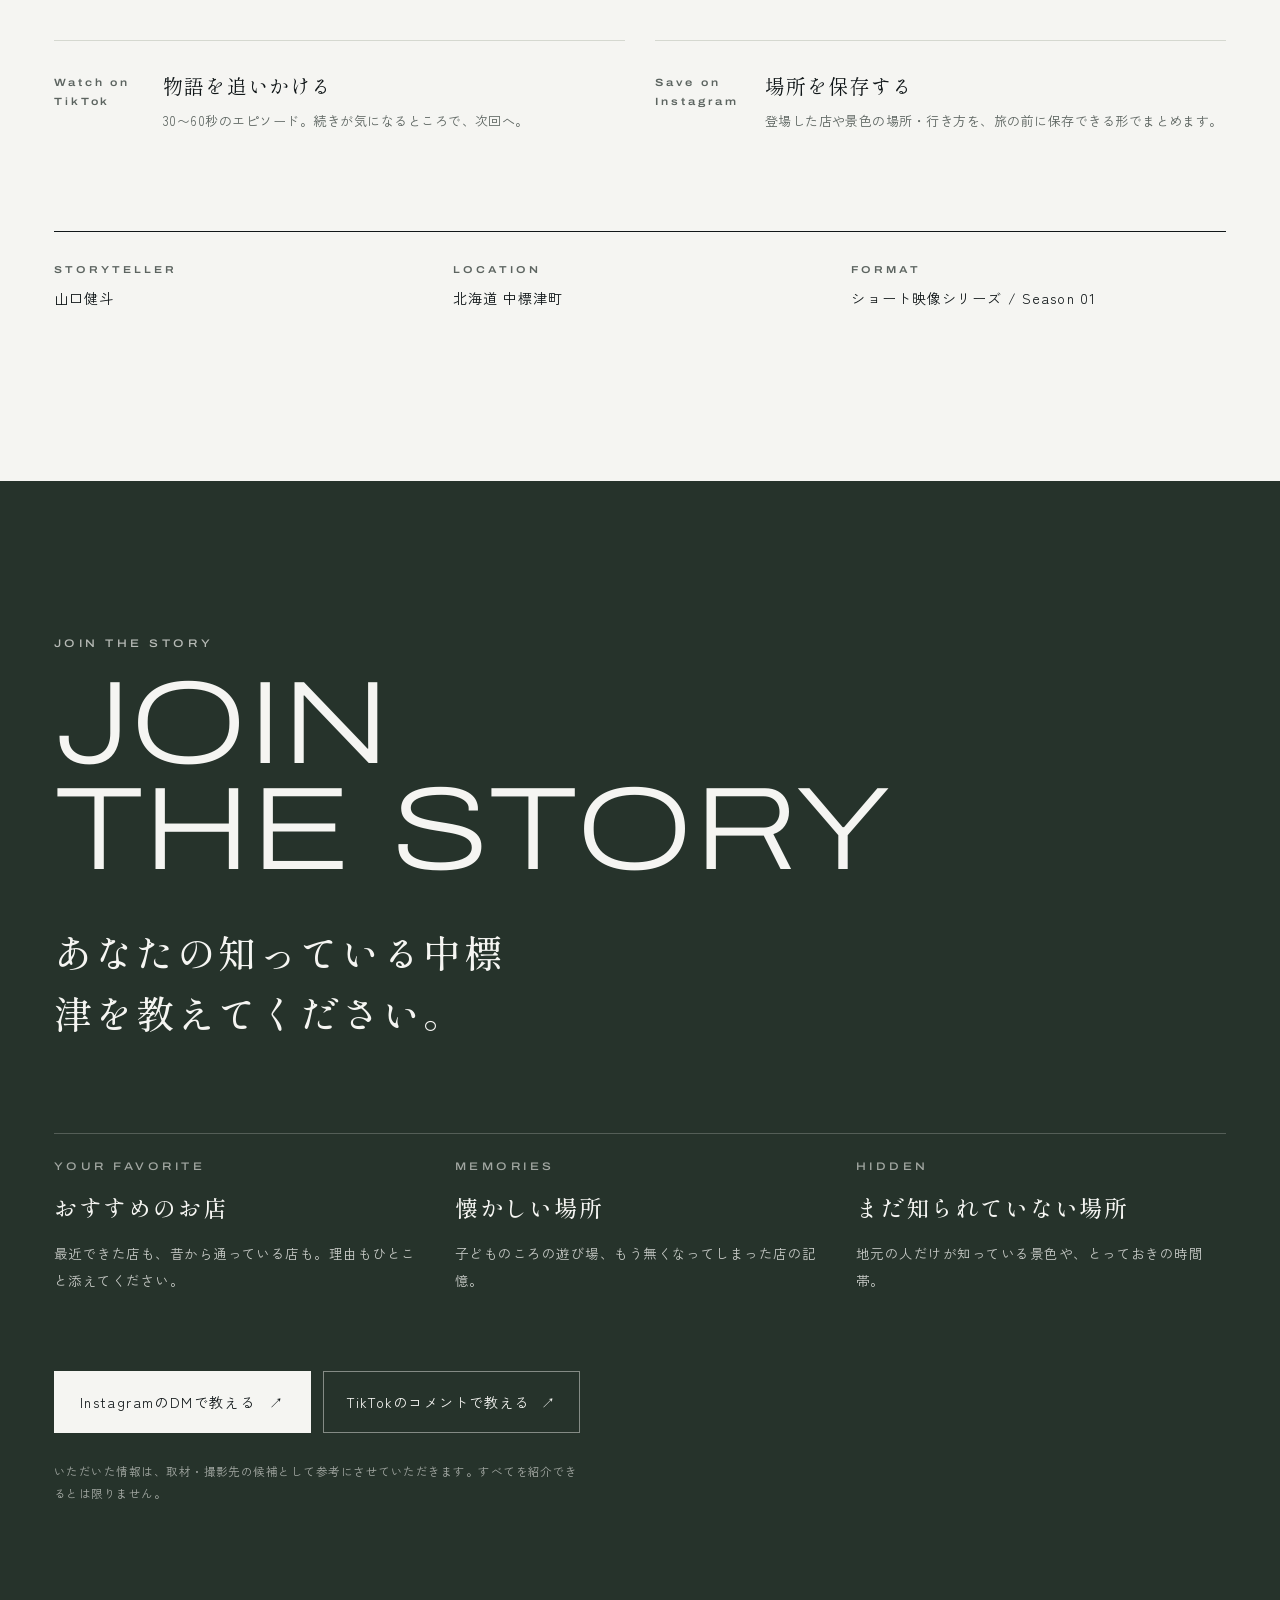
==== commit 36bee0b6: "Add files via upload" ====
--- a/index.html
+++ b/index.html
@@ -115,12 +115,12 @@
         <p class="line small rv"><span class="tc">00:00:22:00</span><span class="txt">だから、もう一度この町を歩いてみることにした。変わった場所も、変わらない風景も、ぜんぶ記録しながら。</span></p>
       </div>
       <div class="pro-portrait rv">
-        <figure class="frame" data-media="prologue-portrait" data-scene="person" data-seed="portrait"></figure>
+        <figure class="frame" data-media="prologue-portrait" data-scene="arrival" data-seed="portrait"></figure>
         <div class="cap"><span class="eyebrow">Scene 01 — Arrival</span><span>帰郷の日</span></div>
       </div>
     </div>
     <div class="pro-wide rv">
-      <figure class="frame" data-media="prologue-wide" data-scene="panorama" data-seed="wide"></figure>
+      <figure class="frame" data-media="prologue-wide" data-scene="horizon" data-seed="wide"></figure>
       <div class="cap"><span class="eyebrow">2.39 : 1 — The horizon</span><span>牧草地と防風林が、地平線まで続く</span></div>
     </div>
     <div class="pro-text rv">
@@ -220,7 +220,7 @@
       <p class="quote rv">店や景色を紹介するだけでは、きっとすぐに忘れられる。だから、続きが気になる<em>“物語”</em>にした。</p>
       <div class="about-frame rv">
         <figure class="frame" data-media="about" data-scene="snow" data-seed="about"></figure>
-        <div class="cap"><span class="eyebrow">Winter</span><span>同じ道、違う季節</span></div>
+        <div class="cap"><span class="eyebrow">Winter</span><span>同じ故郷、違う季節。</span></div>
       </div>
       <div class="cols rv">
         <div class="col">
@@ -300,10 +300,9 @@
     <section class="foot-credits" aria-labelledby="photoCredits">
       <h4 id="photoCredits">PHOTO CREDITS</h4>
       <ul>
-        <li><span class="fc-where">PROLOGUE（牧草地と防風林）</span><span>「<a href="https://commons.wikimedia.org/wiki/File:Shelterbelt,_Naka-Shibetsu,_Japan.jpg" target="_blank" rel="noopener">Shelterbelt, Naka-Shibetsu, Japan</a>」撮影：NEXT-EXIT／出典：Wikimedia Commons／ライセンス：<a href="https://creativecommons.org/licenses/by-sa/3.0/" target="_blank" rel="noopener">CC BY-SA 3.0</a>。色調を補正して使用しています（被写体・構図の変更なし）。補正後の写真も CC BY-SA 3.0 で提供します。</span></li>
-        <li><span class="fc-where">ABOUT（冬）</span><span>写真：<a href="https://www.photo-ac.com/main/detail/28835032" target="_blank" rel="noopener">写真AC</a>（撮影者：w.aoki／素材ID 28835032）。写真ACの利用規約に基づき使用しています。写真の転載・再配布はできません。</span></li>
+        <li><span class="fc-where">ABOUT（冬）</span><span>写真：<a href="https://www.photo-ac.com/main/detail/28835032" target="_blank" rel="noopener">写真AC</a>（撮影者：w.aoki／素材ID 28835032）。フィルム調の色調・粒子の加工をして、写真ACの利用規約に基づき使用しています。写真の転載・再配布はできません。</span></li>
       </ul>
-      <p>© 表記はサイトの文章・デザイン等に対するもので、上記の防風林の写真（補正後を含む）には適用されません。</p>
+      <p>© 表記はサイトの文章・デザイン等に対するもので、上記の写真には適用されません。</p>
     </section>
   </div>
 </footer>
